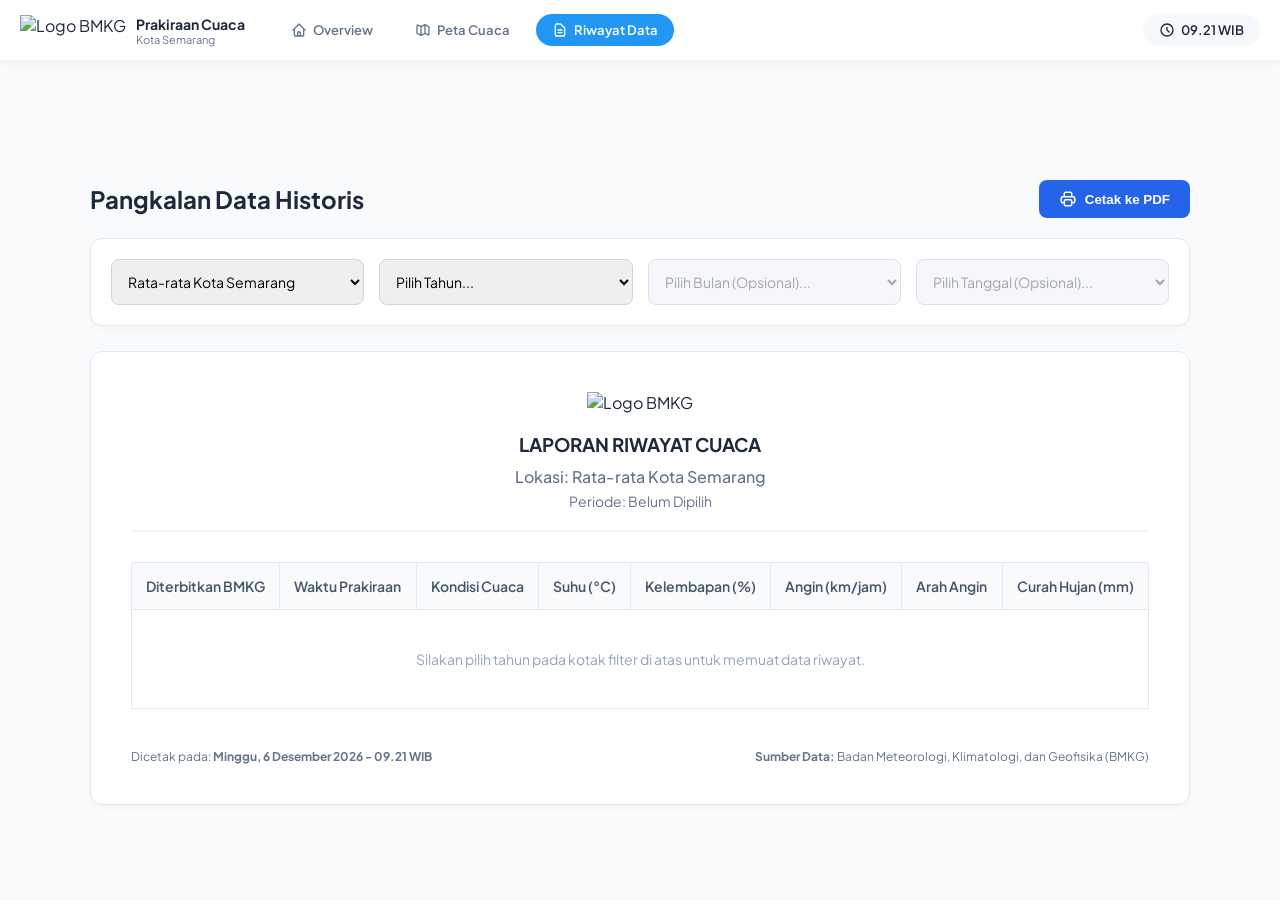
==== data.html @ e4056505 "Refactor data.html structure and content" ====
<!DOCTYPE html>
<html lang="id">
<head>
    <meta charset="UTF-8">
    <meta name="viewport" content="width=device-width, initial-scale=1.0">
    <title>Riwayat Data Cuaca - WebGIS Semarang</title>

    <!-- Font: Plus Jakarta Sans -->
    <link rel="preconnect" href="https://fonts.googleapis.com">
    <link rel="preconnect" href="https://fonts.gstatic.com" crossorigin>
    <link href="https://fonts.googleapis.com/css2?family=Plus+Jakarta+Sans:wght@400;500;600;700&display=swap" rel="stylesheet">

    <!-- Custom CSS Utama -->
    <link rel="stylesheet" href="style.css">

    <!-- CSS Tambahan Khusus Halaman Data -->
    <style>
        body { background-color: #f8fafc; }
        .data-container { padding: 30px; max-width: 1100px; margin: 90px auto 40px auto; }
        
        .header-action { display: flex; justify-content: space-between; align-items: center; margin-bottom: 20px; }
        .header-action h2 { margin: 0; color: #1e293b; font-size: 24px; }
        
        .btn-print { background: #2563eb; color: white; padding: 10px 20px; border: none; border-radius: 8px; cursor: pointer; font-weight: 600; display: flex; align-items: center; gap: 8px; transition: background 0.3s; }
        .btn-print:hover { background: #1d4ed8; }

        .filter-card { background: white; padding: 20px; border-radius: 12px; box-shadow: 0 4px 6px rgba(0,0,0,0.02); margin-bottom: 25px; display: flex; gap: 15px; flex-wrap: wrap; border: 1px solid #e2e8f0; }
        .filter-card select { flex: 1; padding: 12px; border: 1px solid #cbd5e1; border-radius: 8px; font-family: inherit; font-size: 14px; outline: none; }
        .filter-card select:disabled { background-color: #f1f5f9; cursor: not-allowed; }

        .table-card { background: white; padding: 40px; border-radius: 12px; box-shadow: 0 4px 6px rgba(0,0,0,0.02); border: 1px solid #e2e8f0; }
        .table-header { text-align: center; margin-bottom: 30px; border-bottom: 2px solid #f1f5f9; padding-bottom: 20px; }
        .table-header img { height: 60px; margin-bottom: 15px; }
        
        table { width: 100%; border-collapse: collapse; margin-top: 10px; }
        th, td { border: 1px solid #e2e8f0; padding: 14px; text-align: left; font-size: 14px; }
        th { background: #f8fafc; font-weight: 600; color: #475569; }
        
        .print-footer { margin-top: 40px; font-size: 12px; color: #64748b; display: flex; justify-content: space-between; align-items: center; }
    </style>
</head>
<body>

    <!-- Navigasi Atas -->
    <nav class="top-navbar">
        <div class="nav-left">
            <div class="brand">
                <img src="https://data.bmkg.go.id/include/assets/img/logo-bmkg.svg" alt="Logo BMKG" class="brand-logo">
                <div class="brand-text">
                    <span class="brand-title">Prakiraan Cuaca</span>
                    <span class="brand-subtitle">Kota Semarang</span>
                </div>
            </div>
            
            <div class="nav-tabs">
                <button class="nav-tab">
                    <svg width="16" height="16" fill="none" stroke="currentColor" viewBox="0 0 24 24"><path stroke-linecap="round" stroke-linejoin="round" stroke-width="2" d="M3 12l2-2m0 0l7-7 7 7M5 10v10a1 1 0 001 1h3m10-11l2 2m-2-2v10a1 1 0 01-1 1h-3m-6 0a1 1 0 001-1v-4a1 1 0 011-1h2a1 1 0 011 1v4a1 1 0 001 1m-6 0h6"></path></svg>
                    Overview
                </button>
                
                <button class="nav-tab" onclick="window.location.href='index.html'" style="cursor: pointer;">
                    <svg width="16" height="16" fill="none" stroke="currentColor" viewBox="0 0 24 24"><path stroke-linecap="round" stroke-linejoin="round" stroke-width="2" d="M9 20l-5.447-2.724A1 1 0 013 16.382V5.618a1 1 0 011.447-.894L9 7m0 13l6-3m-6 3V7m6 10l4.553 2.276A1 1 0 0021 18.382V7.618a1 1 0 00-.553-.894L15 4m0 13V4m0 0L9 7"></path></svg>
                    Peta Cuaca
                </button>
                
                <button class="nav-tab active">
                    <svg width="16" height="16" fill="none" stroke="currentColor" viewBox="0 0 24 24"><path stroke-linecap="round" stroke-linejoin="round" stroke-width="2" d="M9 12h6m-6 4h6m2 5H7a2 2 0 01-2-2V5a2 2 0 012-2h5.586a1 1 0 01.707.293l5.414 5.414a1 1 0 01.293.707V19a2 2 0 01-2 2z"></path></svg>
                    Riwayat Data
                </button>
            </div>
        </div>

        <div class="nav-center" style="visibility: hidden;">
            <div class="search-bar">
                <input type="text">
            </div>
        </div>

        <div class="nav-right">
            <div style="visibility: hidden; display: flex;">
                <button class="nav-icon-btn"><svg width="18" height="18"></svg></button>
                <button class="nav-icon-btn"><svg width="18" height="18"></svg></button>
            </div>
            
            <div class="nav-clock">
                <svg width="16" height="16" fill="none" stroke="currentColor" viewBox="0 0 24 24"><path stroke-linecap="round" stroke-linejoin="round" stroke-width="2" d="M12 8v4l3 3m6-3a9 9 0 11-18 0 9 9 0 0118 0z"></path></svg>
                <span id="realtime-clock">--:-- WIB</span>
            </div>
        </div>
    </nav>

    <!-- Kontainer Pangkalan Data -->
    <div class="data-container">
        
        <div class="header-action">
            <h2>Pangkalan Data Historis</h2>
            <button id="btn-cetak-pdf" class="btn-print">
                <svg width="18" height="18" fill="none" stroke="currentColor" viewBox="0 0 24 24"><path stroke-linecap="round" stroke-linejoin="round" stroke-width="2" d="M17 17h2a2 2 0 002-2v-4a2 2 0 00-2-2H5a2 2 0 00-2 2v4a2 2 0 002 2h2m2 4h6a2 2 0 002-2v-4a2 2 0 00-2-2H9a2 2 0 00-2 2v4a2 2 0 002 2zm8-12V5a2 2 0 00-2-2H9a2 2 0 00-2 2v4h10z"></path></svg>
                Cetak ke PDF
            </button>
        </div>

        <!-- Filter Berjenjang -->
        <div class="filter-card">
            <select id="pilih-wilayah" class="form-select">
                <option value="KOTA_SMG">Rata-rata Kota Semarang</option>
                <option value="KEC_BANYUMANIK">Kec. Banyumanik</option>
                <option value="KEC_CANDISARI">Kec. Candisari</option>
                <option value="KEC_GAJAHMUNGKUR">Kec. Gajahmungkur</option>
                <option value="KEC_GAYAMSARI">Kec. Gayamsari</option>
                <option value="KEC_GENUK">Kec. Genuk</option>
                <option value="KEC_GUNUNGPATI">Kec. Gunungpati</option>
                <option value="KEC_MIJEN">Kec. Mijen</option>
                <option value="KEC_NGALIYAN">Kec. Ngaliyan</option>
                <option value="KEC_PEDURUNGAN">Kec. Pedurungan</option>
                <option value="KEC_SEMARANG_BARAT">Kec. Semarang Barat</option>
                <option value="KEC_SEMARANG_SELATAN">Kec. Semarang Selatan</option>
                <option value="KEC_SEMARANG_TENGAH">Kec. Semarang Tengah</option>
                <option value="KEC_SEMARANG_TIMUR">Kec. Semarang Timur</option>
                <option value="KEC_SEMARANG_UTARA">Kec. Semarang Utara</option>
                <option value="KEC_TEMBALANG">Kec. Tembalang</option>
                <option value="KEC_TUGU">Kec. Tugu</option>
            </select>
            
            <select id="filter-tahun">
                <option value="">Pilih Tahun...</option>
                <option value="2026">2026</option>
            </select>
            
            <select id="filter-bulan" disabled>
                <option value="">Pilih Bulan (Opsional)...</option>
                <option value="01">Januari</option>
                <option value="02">Februari</option>
                <option value="03">Maret</option>
                <option value="04">April</option>
                <option value="05">Mei</option>
                <option value="06">Juni</option>
                <option value="07">Juli</option>
                <option value="08">Agustus</option>
                <option value="09">September</option>
                <option value="10">Oktober</option>
                <option value="11">November</option>
                <option value="12">Desember</option>
            </select>

            <select id="filter-tanggal" disabled>
                <option value="">Pilih Tanggal (Opsional)...</option>
            </select>
        </div>

        <!-- Area Tabel -->
        <div class="table-card" id="area-cetak-pdf">
            <div class="table-header">
                <img src="https://data.bmkg.go.id/include/assets/img/logo-bmkg.svg" alt="Logo BMKG">
                <h3 style="margin: 5px 0 10px 0;">LAPORAN RIWAYAT CUACA</h3>
                <p id="label-lokasi" style="color: #64748b; margin: 0; font-weight: 500;">Lokasi: Rata-rata Kota Semarang</p>
                <p id="label-waktu" style="color: #64748b; margin: 5px 0 0 0; font-size: 14px;">Periode: Belum Dipilih</p>
            </div>

            <table id="tabel-cuaca">
                <thead>
                    <tr>
    <th>Diterbitkan BMKG</th>
    <th>Waktu Prakiraan</th>
    <th>Kondisi Cuaca</th>
    <th>Suhu (°C)</th>
    <th>Kelembapan (%)</th>
    <th>Angin (km/jam)</th>
    <th>Arah Angin</th>
    <th>Curah Hujan (mm)</th>
</tr>
                </thead>
                <tbody id="isi-tabel">
                    <tr>
                        <td colspan="8" style="text-align: center; color: #94a3b8; padding: 40px;">
                            Silakan pilih tahun pada kotak filter di atas untuk memuat data riwayat.
                        </td>
                    </tr>
                </tbody>
            </table>

            <div class="print-footer">
                <div>Dicetak pada: <strong id="waktu-cetak">--/--/----</strong></div>
                <div><strong>Sumber Data:</strong> Badan Meteorologi, Klimatologi, dan Geofisika (BMKG)</div>
            </div>
        </div>
    </div>

    <!-- Panggil Library Eksternal -->
    <script src="https://cdn.jsdelivr.net/npm/@supabase/supabase-js@2"></script>
    <script src="https://cdnjs.cloudflare.com/ajax/libs/html2pdf.js/0.10.1/html2pdf.bundle.min.js"></script>
    
    <!-- Panggil Script Logika Utama -->
    <script src="data.js"></script>

    <!-- Script Jam Realtime -->
    <script>
        function updateClock() {
            const now = new Date();
            const timeString = now.toLocaleTimeString('id-ID', { timeZone: 'Asia/Jakarta', hour: '2-digit', minute: '2-digit' }).replace(':', '.');
            document.getElementById('realtime-clock').innerText = timeString + ' WIB';
            
            const options = { weekday: 'long', year: 'numeric', month: 'long', day: 'numeric' };
            document.getElementById('waktu-cetak').innerText = now.toLocaleDateString('id-ID', options) + " - " + timeString + " WIB";
        }
        setInterval(updateClock, 1000);
        updateClock();
    </script>
</body>
</html>
---- style.css ----
/* Variabel Warna Kustom dan Font */
:root {
    --primary: #2196F3;
    --bg: #F5F9FC;
    --card: #FFFFFF;
    --text: #1E293B;
    --text-sec: #64748B;
    --highlight: #E3F2FD;
    --font-main: 'Plus Jakarta Sans', sans-serif;
}

html, body {
    margin: 0;
    padding: 0;
    width: 100%;
    height: 100vh;
    overflow: hidden;
    background-color: var(--bg);
    color: var(--text);
    font-family: var(--font-main);
}

/* ====================================================
   NAVBAR STYLING
==================================================== */
.top-navbar {
    height: 60px;
    background: var(--card);
    display: flex;
    justify-content: space-between;
    align-items: center;
    padding: 0 20px;
    box-shadow: 0 2px 10px rgba(0,0,0,0.05);
    position: relative;
    z-index: 2000; /* Harus lebih tinggi dari map Leaflet */
}

.nav-left { display: flex; align-items: center; gap: 30px; }
.brand { display: flex; align-items: center; gap: 10px; }
.brand-logo { height: 30px; }
.brand-text { display: flex; flex-direction: column; }
.brand-title { font-weight: 700; font-size: 14px; color: var(--text); }
.brand-subtitle { font-size: 11px; color: var(--text-sec); }

.nav-tabs { display: flex; gap: 10px; }
.nav-tab {
    display: flex; align-items: center; gap: 6px;
    padding: 8px 16px; border: none; border-radius: 20px;
    background: transparent; color: var(--text-sec);
    font-size: 13px; font-weight: 600; cursor: pointer;
    transition: all 0.2s;
    font-family: var(--font-main);
}
.nav-tab.active { background: var(--primary); color: #fff; }

.nav-center .search-bar {
    display: flex; align-items: center; gap: 8px;
    background: var(--bg); padding: 8px 16px;
    border-radius: 20px; width: 300px;
}
.search-bar input {
    border: none; background: transparent; outline: none;
    font-size: 13px; width: 100%; color: var(--text);
    font-family: var(--font-main);
}

.nav-right { display: flex; align-items: center; gap: 15px; }

/* Dropdown styling */
.nav-dropdown-container { position: relative; }
.nav-icon-btn {
    background: var(--highlight); color: var(--primary);
    border: none; border-radius: 8px; width: 34px; height: 34px;
    display: flex; align-items: center; justify-content: center;
    cursor: pointer; transition: 0.2s;
}
.nav-icon-btn:hover { background: var(--primary); color: #fff; }

.dropdown-menu {
    position: absolute; top: 45px; right: 0;
    background: var(--card); border-radius: 12px;
    box-shadow: 0 4px 15px rgba(0,0,0,0.1);
    padding: 15px; width: 220px; display: none;
    flex-direction: column; gap: 8px;
}
.dropdown-menu.show { display: flex; }
.dropdown-menu h4 { font-size: 12px; color: var(--text-sec); margin-bottom: 5px; text-transform: uppercase; letter-spacing: 0.5px;}
.dropdown-menu label { font-size: 13px; display: flex; align-items: center; gap: 8px; cursor: pointer;}
.dropdown-menu hr { border: 0; border-top: 1px solid #E2E8F0; margin: 5px 0; }

.legend-item { display: flex; align-items: center; gap: 10px; font-size: 12px;}
.color-box { width: 14px; height: 14px; border-radius: 4px; border: 1px solid rgba(0,0,0,0.1);}

.nav-clock {
    display: flex; align-items: center; gap: 6px;
    font-size: 13px; font-weight: 600; color: var(--text);
    background: var(--bg); padding: 8px 16px; border-radius: 20px;
}

/* ====================================================
   MAP CONTAINER (Disesuaikan tinggi Navbar)
==================================================== */
.main-container {
    position: relative;
    height: calc(100vh - 60px); /* Kurangi tinggi navbar */
    width: 100%;
}

#map {
    width: 100%;
    height: 100%;
    z-index: 1;
}

/* ====================================================
   KODE LAMA UNTUK SEMENTARA (Agar WebGIS tetap jalan)
==================================================== */
.label-kecamatan { background: transparent; border: none; }
.label-kecamatan div { color: white; font-size: 13px; font-weight: 700; white-space: nowrap; text-align: center; text-shadow: -1px -1px 2px #000, 1px -1px 2px #000, -1px 1px 2px #000, 1px 1px 2px #000; }
.label-kelurahan { background: transparent; border: none; }
.label-kelurahan div { color: white; font-size: 10px; font-weight: 600; white-space: nowrap; text-align: center; text-shadow: -1px -1px 2px #000, 1px -1px 2px #000, -1px 1px 2px #000, 1px 1px 2px #000; }
.weather-label { background: transparent !important; border: none !important; }
.weather-card { transform: translate(-50%, -50%); min-width: 70px; text-align: center; color: #ffffff; background: transparent; border: none; box-shadow: none; padding: 0; pointer-events: none; text-shadow: -1px -1px 2px rgba(0, 0, 0, 0.9), 1px -1px 2px rgba(0, 0, 0, 0.9), -1px 1px 2px rgba(0, 0, 0, 0.9), 1px 1px 2px rgba(0, 0, 0, 0.9); }
.weather-name { font-size: 10px; font-weight: 700; line-height: 1.1; margin-bottom: 3px; }
.weather-main { display: flex; justify-content: center; align-items: center; gap: 4px; }
.weather-icon { font-size: 18px; line-height: 1; }
.weather-temp { font-size: 14px; font-weight: 700; }
.weather-desc { font-size: 9px; margin-top: 2px; opacity: 0.95; white-space: nowrap; }

/* Control bawaan leaflet yang masih aktif di app.js */
.leaflet-control-layers { border-radius: 10px; overflow: hidden; }

/* Komponen melayang (Timeline & Info Panel) */
#weather-loading { position: fixed; left: 50%; bottom: 150px; transform: translateX(-50%); z-index: 1000; background: rgba(15, 23, 42, 0.88); color: white; padding: 8px 14px; border-radius: 10px; font-size: 12px; font-weight: 600; box-shadow: 0 3px 12px rgba(0, 0, 0, 0.30); }
#weather-progress { margin-left: 6px; font-weight: 700; }

/* ====================================================
   TIMELINE CUACA (VERSI KOTAK & SCROLL BAR HORIZONTAL)
==================================================== */
#forecast-timeline {
    position: fixed;
    left: 50%;
    bottom: 25px;
    transform: translateX(-50%);
    z-index: 1000;
    width: min(600px, calc(100vw - 28px)); 
    padding: 16px 20px;
    background: rgba(255, 255, 255, 0.95);
    border: 1px solid #E2E8F0;
    border-radius: 20px;
    box-shadow: 0 8px 30px rgba(0, 0, 0, 0.08);
    backdrop-filter: blur(10px);
}

#timeline-day-control {
    display: flex;
    align-items: center;
    justify-content: center;
    gap: 15px;
    margin-bottom: 16px;
}

#timeline-date {
    min-width: 130px;
    text-align: center;
    font-size: 14px;
    font-weight: 800;
    color: #1E293B;
}

#timeline-day-control button {
    width: 28px;
    height: 28px;
    border: none;
    border-radius: 50%;
    background: #F5F9FC;
    color: #64748B;
    font-size: 16px;
    font-weight: bold;
    cursor: pointer;
    display: flex;
    align-items: center;
    justify-content: center;
    transition: 0.2s;
}

#timeline-day-control button:hover:not(:disabled) {
    background: #E3F2FD;
    color: #2196F3;
}

#timeline-day-control button:disabled {
    opacity: 0.4;
    cursor: default;
}

/* Kontainer Scroll & Scrollbar Custom di bawahnya */
#timeline-hours-scroll {
    display: flex;
    overflow-x: auto;
    gap: 10px;
    padding-bottom: 12px; /* Ruang untuk scrollbar */
    scroll-behavior: smooth;
}

/* Desain Scrollbar di bagian bawah kotak jam */
#timeline-hours-scroll::-webkit-scrollbar {
    height: 8px;
}
#timeline-hours-scroll::-webkit-scrollbar-track {
    background: #F1F5F9;
    border-radius: 10px;
}
#timeline-hours-scroll::-webkit-scrollbar-thumb {
    background: #CBD5E1;
    border-radius: 10px;
}
#timeline-hours-scroll::-webkit-scrollbar-thumb:hover {
    background: #94A3B8;
}

/* Desain Kotak Tiap Jam */
.hour-box {
    flex: 0 0 auto;
    display: flex;
    flex-direction: column;
    align-items: center;
    min-width: 65px;
    padding: 10px 4px;
    background: #FFFFFF;
    border: 1px solid #E2E8F0;
    border-radius: 12px;
    color: #64748B;
    cursor: pointer;
    transition: 0.2s;
}

.hour-box:hover {
    background: #F5F9FC;
}

.hour-box-icon {
    font-size: 22px;
    margin-bottom: 6px;
}

.hour-box-text {
    font-size: 12px;
    font-weight: 700;
}

/* Kotak Aktif (Saat Diklik) */
.hour-box.active {
    background: #2196F3;
    border-color: #2196F3;
    color: #FFFFFF;
    box-shadow: 0 4px 10px rgba(33, 150, 243, 0.3);
}

.hour-box.active .hour-box-text {
    color: #FFFFFF;
}

#bmkg-info-panel { position: fixed; left: 14px; bottom: 22px; z-index: 1000; width: 220px; padding: 11px 12px; background: rgba(15, 23, 42, 0.90); border: 1px solid rgba(255, 255, 255, 0.16); border-radius: 12px; color: white; box-shadow: 0 4px 16px rgba(0, 0, 0, 0.30); backdrop-filter: blur(7px); }
.bmkg-info-title { margin-bottom: 8px; font-size: 12px; font-weight: 700; }
.bmkg-info-row { display: flex; justify-content: space-between; align-items: flex-start; gap: 10px; margin-top: 5px; font-size: 10px; line-height: 1.25; }
.bmkg-info-row span { color: rgba(255, 255, 255, 0.70); }
.bmkg-info-row b { max-width: 120px; text-align: right; font-weight: 700; }

/* Efek Animasi Cuaca (Sama seperti sebelumnya) */
.weather-sun { display: inline-block; animation: sunPulse 2.2s ease-in-out infinite; }
.weather-cloud { display: inline-block; animation: cloudMove 3s ease-in-out infinite; }
.weather-rain { display: inline-block; animation: rainMove 1.1s ease-in-out infinite; }
.weather-thunder { display: inline-block; animation: thunderFlash 1.8s ease-in-out infinite; }
@keyframes sunPulse { 0%, 100% { transform: scale(1); } 50% { transform: scale(1.15); } }
@keyframes cloudMove { 0%, 100% { transform: translateX(-2px); } 50% { transform: translateX(2px); } }
@keyframes rainMove { 0% { transform: translateY(-1px); } 50% { transform: translateY(2px); } 100% { transform: translateY(-1px); } }
@keyframes thunderFlash { 0%, 70%, 100% { opacity: 1; transform: scale(1); } 75% { opacity: 0.45; transform: scale(1.08); } 80% { opacity: 1; transform: scale(1.02); } }

/* ====================================================
   PANEL INFORMASI SISI KIRI (SIDE PANEL)
==================================================== */
.side-panel {
    position: absolute;
    top: 20px;
    left: 20px;
    width: 300px;
    background: rgba(255, 255, 255, 0.95);
    backdrop-filter: blur(10px);
    border-radius: 16px;
    box-shadow: 0 4px 20px rgba(0,0,0,0.08);
    padding: 20px;
    z-index: 500;
    display: flex;
    flex-direction: column;
    gap: 16px;
}

.panel-header h3 {
    font-size: 13px;
    color: var(--text);
    text-transform: uppercase;
    letter-spacing: 0.5px;
}

.panel-header p {
    font-size: 12px;
    color: var(--text-sec);
}

.weather-main-info {
    text-align: center;
}

.temp-large {
    font-size: 42px;
    font-weight: 700;
    color: var(--text);
    line-height: 1;
    margin-bottom: 5px;
}

.weather-desc {
    font-size: 14px;
    font-weight: 500;
    color: var(--text-sec);
}

.weather-time {
    font-size: 12px;
    color: var(--text-sec);
    margin-top: 2px;
}

.weather-metrics {
    display: grid;
    grid-template-columns: 1fr 1fr;
    gap: 10px;
}

.metric-box {
    background: var(--bg);
    padding: 10px;
    border-radius: 12px;
    display: flex;
    flex-direction: column;
    align-items: center;
    text-align: center;
}

.metric-icon {
    font-size: 16px;
    margin-bottom: 4px;
}

.metric-val {
    font-size: 13px;
    font-weight: 700;
    color: var(--text);
}

.metric-lbl {
    font-size: 10px;
    color: var(--text-sec);
}

.forecast-section h4 {
    font-size: 13px;
    color: var(--text);
    margin-bottom: 8px;
}

.forecast-cards {
    display: flex;
    gap: 8px;
    justify-content: space-between;
}

.f-card {
    flex: 1;
    background: var(--bg);
    border-radius: 10px;
    padding: 10px 5px;
    text-align: center;
    display: flex;
    flex-direction: column;
    align-items: center;
    gap: 4px;
}

.f-card.active {
    background: var(--highlight);
    border: 1px solid var(--primary);
}

.f-day {
    font-size: 11px;
    font-weight: 600;
    color: var(--text-sec);
    text-transform: uppercase;
}

.f-icon {
    font-size: 18px;
}

.f-temp {
    font-size: 12px;
    font-weight: 700;
    color: var(--text);
}

.panel-footer {
    display: flex;
    justify-content: space-between;
    align-items: flex-end;
    margin-top: 5px;
    padding-top: 12px;
    border-top: 1px solid #E2E8F0;
}

.footer-text {
    font-size: 11px;
    color: var(--text-sec);
    line-height: 1.4;
}

.footer-logo {
    height: 24px;
    opacity: 0.8;
}

/* ====================================================
   LABEL LINGKARAN PETA & POPUP LIGHT THEME
==================================================== */
.region-label-container {
    position: absolute;
    transform: translate(-50%, -50%); /* KUNCI: Menjaga label selalu di tengah koordinat saat zoom */
    display: flex;
    flex-direction: column;
    align-items: center;
    justify-content: center;
    pointer-events: none;
    width: max-content; /* Mencegah teks terpotong */
}

.label-circle {
    width: 58px;  /* Diperbesar agar muat ikon besar & suhu */
    height: 58px;
    background: #FFFFFF;
    border: 2px solid #E2E8F0;
    border-radius: 50%;
    display: flex;
    flex-direction: column;
    align-items: center;
    justify-content: center;
    box-shadow: 0 4px 12px rgba(0,0,0,0.15);
    padding: 4px;
    box-sizing: border-box;
}

.label-icon-wrapper {
    font-size: 26px; /* Ikon animasi dibuat jauh lebih besar */
    line-height: 1;
    margin-top: 2px;
    display: flex;
    align-items: center;
    justify-content: center;
}

.label-temp {
    font-size: 11px;
    font-weight: 800;
    color: #1E293B;
    line-height: 1;
    margin-top: 3px;
    letter-spacing: -0.5px;
}

.label-name {
    font-size: 11px;
    font-weight: 800;
    color: #FFFFFF; /* Teks diubah menjadi putih */
    text-shadow: 
        -1px -1px 2px rgba(0,0,0,0.8),  
         1px -1px 2px rgba(0,0,0,0.8),
        -1px  1px 2px rgba(0,0,0,0.8),
         1px  1px 2px rgba(0,0,0,0.8); /* Garis tepi diubah menjadi gelap agar kontras */
    text-transform: uppercase;
    white-space: nowrap;
    letter-spacing: 0.5px;
    margin-top: 6px;
}

/* ====================================================
   KUSTOMISASI POPUP LEAFLET (TEMA TERANG)
==================================================== */
.leaflet-popup-content-wrapper, .leaflet-popup-tip {
    background: #FFFFFF !important;
    color: #1E293B !important;
    border-radius: 12px !important;
    box-shadow: 0 4px 20px rgba(0,0,0,0.1) !important;
}
.leaflet-popup-content {
    margin: 16px !important;
    font-family: 'Plus Jakarta Sans', sans-serif;
}
.leaflet-popup-close-button {
    color: #64748B !important;
}

/* ====================================================
   KARTU PRAKIRAAN 3 HARI POPUP (GAYA KOLOM MENYATU)
==================================================== */
.popup-forecast-container {
    display: flex;
    background: #FFFFFF;
    border: 1px solid #E2E8F0;
    border-radius: 12px;
    padding: 8px 0;
    margin-top: 16px;
    box-shadow: 0 2px 8px rgba(0,0,0,0.02);
}

.popup-forecast-col {
    flex: 1;
    display: flex;
    flex-direction: column;
    align-items: center;
    justify-content: center;
    border-right: 1px solid #E2E8F0;
    gap: 2px;
}

.popup-forecast-col:last-child {
    border-right: none;
}

.p-fc-day { font-size: 11px; font-weight: 800; color: #64748B; }
.p-fc-date { font-size: 10px; font-weight: 600; color: #94A3B8; }
.p-fc-icon { font-size: 24px; margin: 4px 0; }
.p-fc-temp { font-size: 11px; font-weight: 800; color: #1E293B; }

/* ====================================================
   TIMELINE JAM - GAYA KARTU BERSUHU (VERSI PIPIH/SLIM)
==================================================== */

/* 1. Kontainer Timeline Utama - Sumbu X Lebar, Sumbu Y Dipangkas */
#forecast-timeline {
    width: min(550px, calc(100vw - 28px)) !important; /* Diperlebar agar memanjang ke samping */
    padding: 8px 16px !important; /* Padding atas-bawah ditipiskan */
}

/* Merapatkan jarak antara teks hari dan kotak jam */
#timeline-day-control {
    margin-bottom: 6px !important; 
}

#timeline-hours, #timeline-hours-scroll {
    display: flex !important;
    gap: 6px !important; /* Jarak antar kotak dirapatkan */
    overflow-x: auto !important;
    padding: 2px 2px 8px !important; /* Padding wadah scroll ditipiskan */
    scrollbar-width: thin;
}

#timeline-hours::-webkit-scrollbar, 
#timeline-hours-scroll::-webkit-scrollbar {
    height: 4px; /* Scrollbar dibuat lebih tipis */
}
#timeline-hours::-webkit-scrollbar-thumb, 
#timeline-hours-scroll::-webkit-scrollbar-thumb {
    background: #CBD5E1; 
    border-radius: 10px;
}

/* Mematikan display tombol bawaan lama */
.timeline-hour-button {
    display: none !important; 
}

/* 2. Sesuaikan Ukuran Kotak agar lebih PENDEK/PIPIH (Sumbu Y) */
.hour-box {
    flex: 0 0 auto;
    display: flex;
    flex-direction: column;
    align-items: center;
    justify-content: center;
    min-width: 60px !important; 
    padding: 4px 4px !important; /* Padding atas-bawah di dalam kotak dipangkas habis */
    background: #F8FAFC !important; 
    border: 1px solid transparent !important;
    border-radius: 10px !important;
    cursor: pointer;
    transition: 0.2s;
    gap: 2px !important; /* Jarak antar teks dan ikon sangat dirapatkan */
    box-shadow: none !important;
}

.hour-box:hover {
    background: #F1F5F9 !important;
}

/* Teks Jam */
.hour-box-text {
    font-size: 10px !important; 
    font-weight: 700 !important;
    color: #94A3B8 !important; 
    text-transform: uppercase;
    line-height: 1 !important;
}

/* Ikon Cuaca - Sedikit diperkecil untuk menghemat tinggi */
.hour-box-icon {
    font-size: 20px !important; 
    line-height: 1 !important;
    margin: 2px 0 !important;
}

/* Teks Suhu */
.hour-box-temp {
    font-size: 12px !important; 
    font-weight: 800 !important;
    color: #64748B !important; 
    line-height: 1 !important;
}

/* 3. Desain Kotak Saat Diklik (Aktif) */
.hour-box.active {
    background: #FFFFFF !important; 
    border-color: #BFDBFE !important; 
    box-shadow: 0 4px 12px rgba(33, 150, 243, 0.15) !important; 
}

.hour-box.active .hour-box-text {
    color: #475569 !important;
}

/* KUNCI: Jangan perbesar font saat aktif agar kotak tidak memuai/loncat ke atas */
.hour-box.active .hour-box-temp {
    color: #1E293B !important;
    font-size: 12px !important; 
}

/* ====================================================
   PENYESUAIAN UKURAN LABEL IKON PETA (KECAMATAN & KELURAHAN)
==================================================== */

.label-circle {
    width: 38px !important;  /* Diperkecil dari 58px agar tidak saling tumpuk */
    height: 38px !important; /* Diperkecil dari 58px */
    background: #FFFFFF;
    border: 1.5px solid #E2E8F0;
    border-radius: 50%;
    display: flex;
    flex-direction: column;
    align-items: center;
    justify-content: center;
    box-shadow: 0 3px 10px rgba(0,0,0,0.15);
    padding: 2px;
    box-sizing: border-box;
}

.label-icon-wrapper {
    font-size: 16px !important; /* Ukuran emoji matahari/hujan diperkecil */
    line-height: 1;
    margin-top: 1px;
    display: flex;
    align-items: center;
    justify-content: center;
}

.label-temp {
    font-size: 9px !important; /* Ukuran teks suhu diperkecil */
    font-weight: 800;
    color: #1E293B;
    line-height: 1;
    margin-top: 2px;
    letter-spacing: -0.5px;
}

.label-name {
    font-size: 9px !important; /* Ukuran nama wilayah diperkecil */
    font-weight: 800;
    color: #FFFFFF; 
    text-shadow: 
        -1px -1px 2px rgba(0,0,0,0.9),  
         1px -1px 2px rgba(0,0,0,0.9),
        -1px  1px 2px rgba(0,0,0,0.9),
         1px  1px 2px rgba(0,0,0,0.9); 
    text-transform: uppercase;
    white-space: nowrap;
    letter-spacing: 0.5px;
    margin-top: 3px;
}
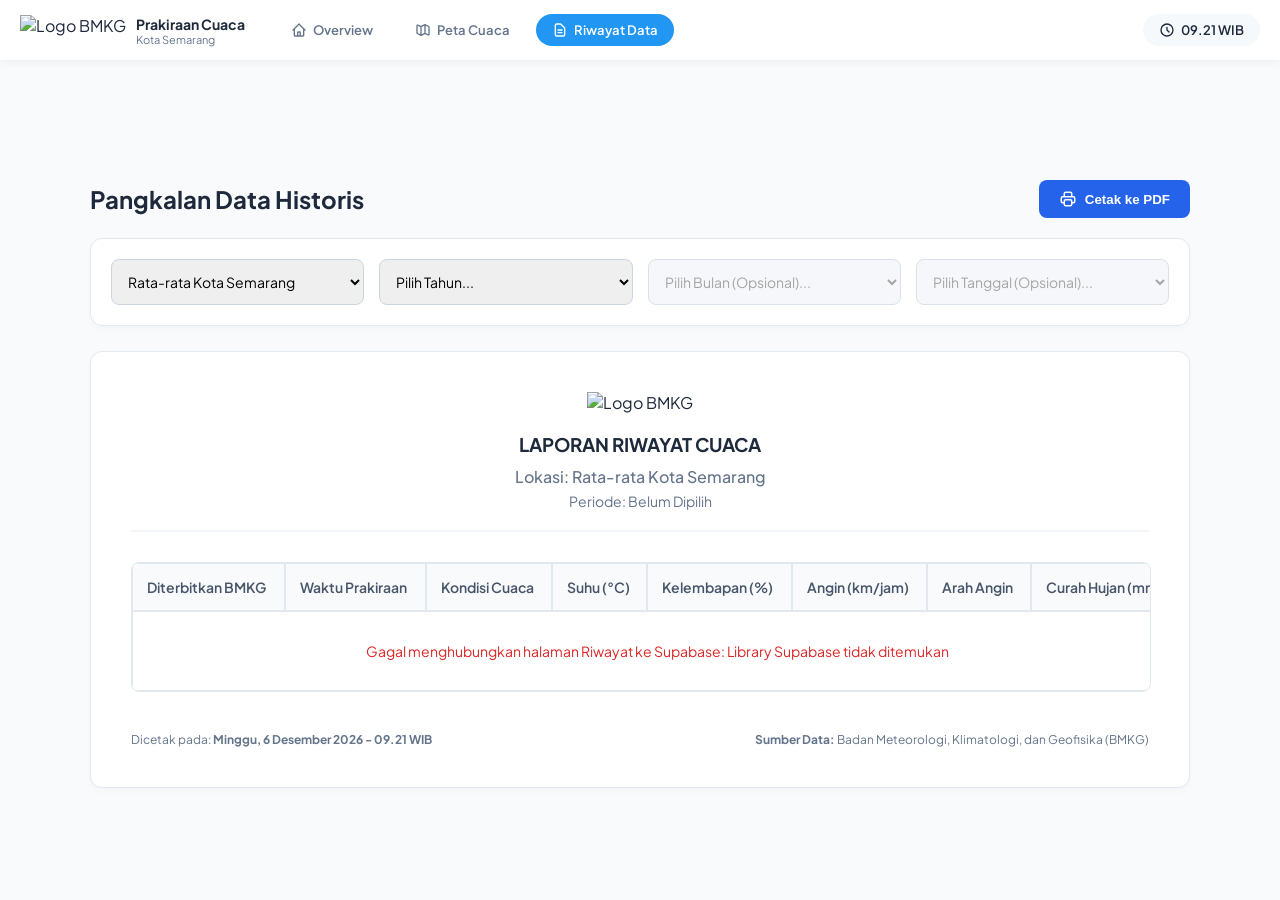
==== commit af37c4b1: "Fix HTML encoding issues in data.html" ====
--- a/data.html
+++ b/data.html
@@ -157,27 +157,43 @@
                 <p id="label-waktu" style="color: #64748b; margin: 5px 0 0 0; font-size: 14px;">Periode: Belum Dipilih</p>
             </div>
 
-            <table id="tabel-cuaca">
-                <thead>
-                    <tr>
-    <th>Diterbitkan BMKG</th>
-    <th>Waktu Prakiraan</th>
-    <th>Kondisi Cuaca</th>
-    <th>Suhu (°C)</th>
-    <th>Kelembapan (%)</th>
-    <th>Angin (km/jam)</th>
-    <th>Arah Angin</th>
-    <th>Curah Hujan (mm)</th>
-</tr>
-                </thead>
-                <tbody id="isi-tabel">
-                    <tr>
-                        <td colspan="8" style="text-align: center; color: #94a3b8; padding: 40px;">
-                            Silakan pilih tahun pada kotak filter di atas untuk memuat data riwayat.
-                        </td>
-                    </tr>
-                </tbody>
-            </table>
+           <div class="table-scroll-wrapper">
+
+    <table id="tabel-cuaca">
+
+        <thead>
+            <tr>
+                <th>Diterbitkan BMKG</th>
+                <th>Waktu Prakiraan</th>
+                <th>Kondisi Cuaca</th>
+                <th>Suhu (°C)</th>
+                <th>Kelembapan (%)</th>
+                <th>Angin (km/jam)</th>
+                <th>Arah Angin</th>
+                <th>Curah Hujan (mm)</th>
+            </tr>
+        </thead>
+
+        <tbody id="isi-tabel">
+
+            <tr>
+                <td
+                    colspan="8"
+                    style="
+                        text-align:center;
+                        color:#94a3b8;
+                        padding:40px;
+                    "
+                >
+                    Memuat arsip prakiraan BMKG...
+                </td>
+            </tr>
+
+        </tbody>
+
+    </table>
+
+</div>
 
             <div class="print-footer">
                 <div>Dicetak pada: <strong id="waktu-cetak">--/--/----</strong></div>
--- a/style.css
+++ b/style.css
@@ -692,4 +692,84 @@
     white-space: nowrap;
     letter-spacing: 0.5px;
     margin-top: 3px;
-}+}
+/* ======================================================
+   SCROLL TABEL RIWAYAT
+   ====================================================== */
+
+.table-scroll-wrapper {
+    width: 100%;
+    max-height: 520px;
+    overflow-y: auto;
+    overflow-x: auto;
+
+    border: 1px solid #e2e8f0;
+    border-radius: 8px;
+
+    position: relative;
+}
+
+
+/* Hilangkan border ganda dari tabel */
+.table-scroll-wrapper table {
+    margin-top: 0;
+    width: 100%;
+    min-width: 1050px;
+    border-collapse: separate;
+    border-spacing: 0;
+}
+
+
+/* Header tetap terlihat ketika scroll ke bawah */
+.table-scroll-wrapper thead th {
+    position: sticky;
+    top: 0;
+    z-index: 5;
+
+    background: #f8fafc;
+    box-shadow: 0 1px 0 #e2e8f0;
+}
+
+
+/* Baris lebih nyaman dibaca */
+.table-scroll-wrapper tbody tr:hover {
+    background-color: #f8fafc;
+}
+
+
+/* Scrollbar */
+.table-scroll-wrapper::-webkit-scrollbar {
+    width: 10px;
+    height: 10px;
+}
+
+.table-scroll-wrapper::-webkit-scrollbar-track {
+    background: #f1f5f9;
+    border-radius: 10px;
+}
+
+.table-scroll-wrapper::-webkit-scrollbar-thumb {
+    background: #cbd5e1;
+    border-radius: 10px;
+}
+
+.table-scroll-wrapper::-webkit-scrollbar-thumb:hover {
+    background: #94a3b8;
+}
+
+
+/* Responsive */
+@media (max-width: 900px) {
+
+    .data-container {
+        padding: 15px;
+    }
+
+    .table-card {
+        padding: 20px;
+    }
+
+    .table-scroll-wrapper {
+        max-height: 460px;
+    }
+}
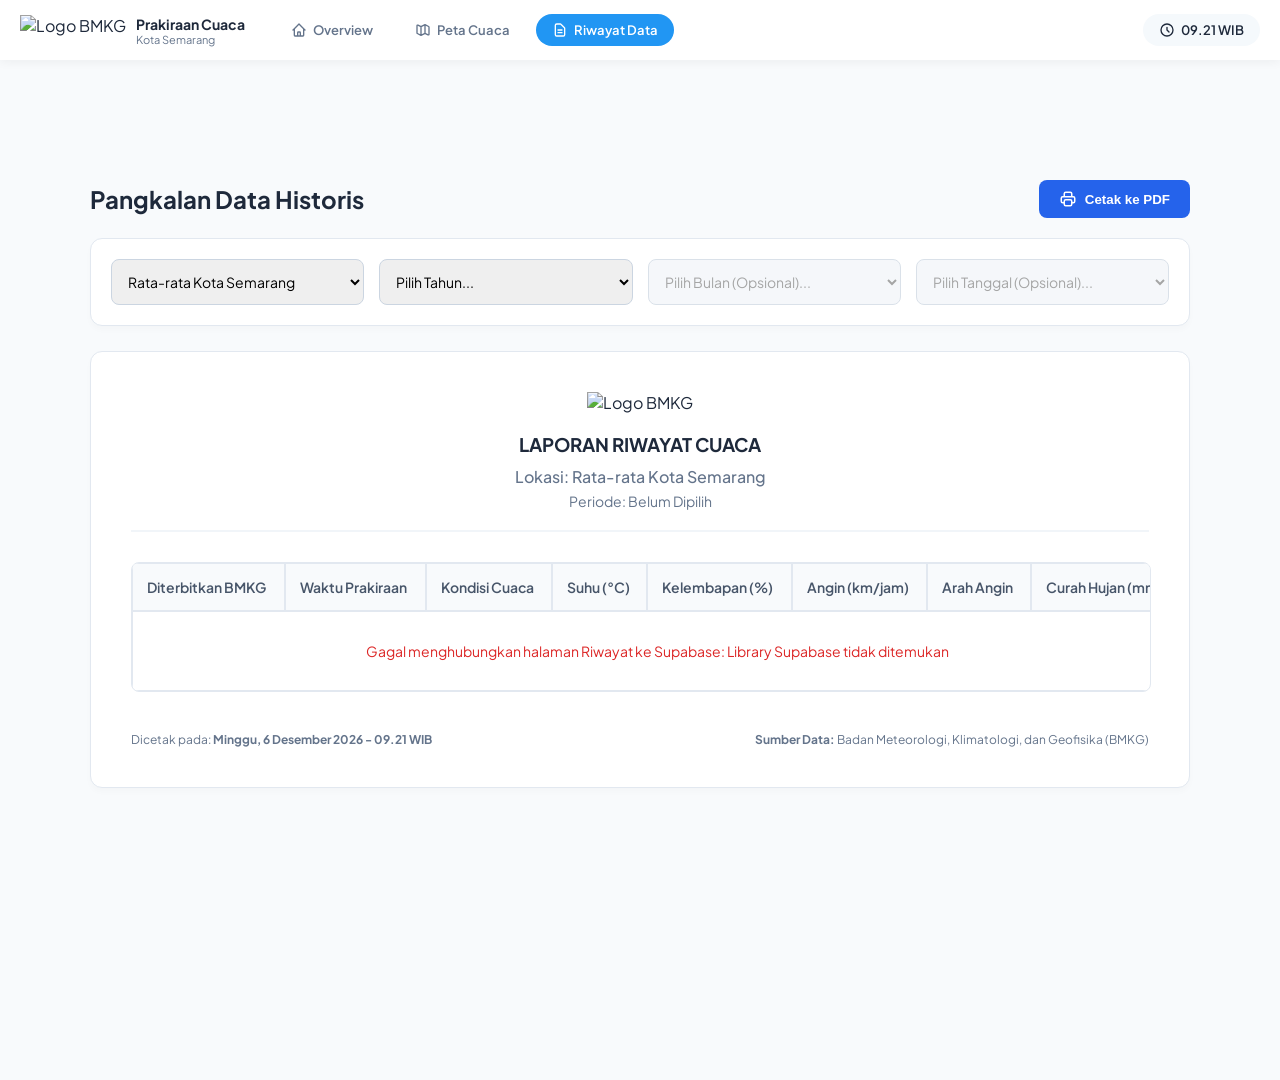
==== commit 77a9ab71: "Refactor HTML and CSS for improved layout Updated HTML structure and styles for better layout and re" ====
--- a/data.html
+++ b/data.html
@@ -15,11 +15,35 @@
 
     <!-- CSS Tambahan Khusus Halaman Data -->
     <style>
-        body { background-color: #f8fafc; }
-        .data-container { padding: 30px; max-width: 1100px; margin: 90px auto 40px auto; }
+        html,
+body {
+    width: 100%;
+    min-height: 100%;
+    height: auto !important;
+    overflow-x: hidden !important;
+    overflow-y: auto !important;
+}
+
+body {
+    background-color: #f8fafc;
+}
+        .data-container {
+    padding: 30px;
+    max-width: 1100px;
+    margin: 90px auto 60px auto;
+
+    min-height: calc(100vh - 90px);
+    height: auto;
+    overflow: visible;
+}
         
         .header-action { display: flex; justify-content: space-between; align-items: center; margin-bottom: 20px; }
         .header-action h2 { margin: 0; color: #1e293b; font-size: 24px; }
+        .top-navbar {
+    position: sticky !important;
+    top: 0;
+    z-index: 2000;
+}
         
         .btn-print { background: #2563eb; color: white; padding: 10px 20px; border: none; border-radius: 8px; cursor: pointer; font-weight: 600; display: flex; align-items: center; gap: 8px; transition: background 0.3s; }
         .btn-print:hover { background: #1d4ed8; }
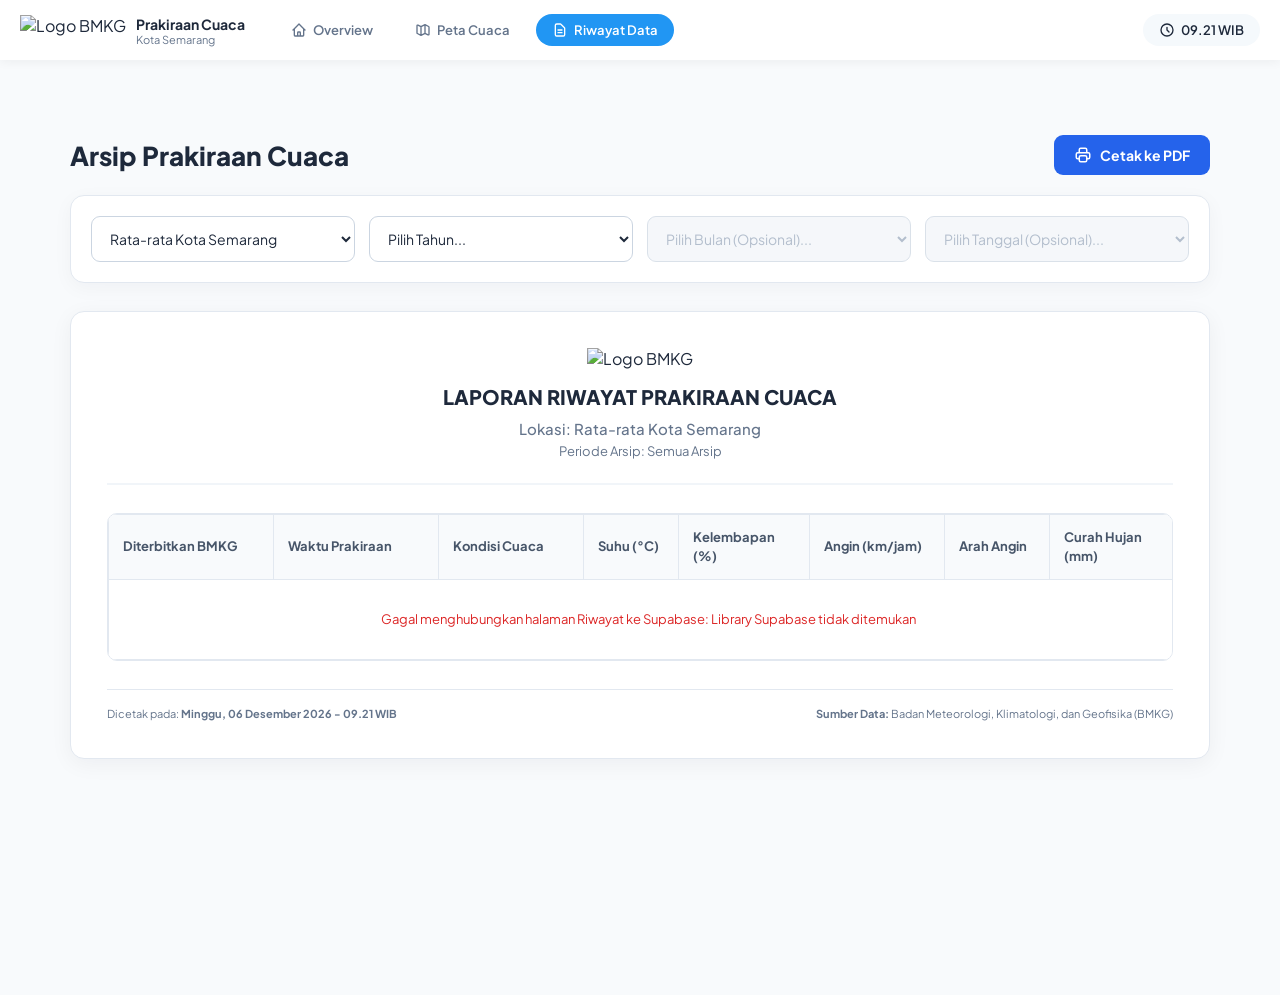
==== commit 2d1ba825: "Update print statement from 'Hello' to 'Goodbye'" ====
--- a/data.html
+++ b/data.html
@@ -1,250 +1,2084 @@
 <!DOCTYPE html>
-<html lang="id">
+
+<html lang="id" data-theme="light">
+
 <head>
+
     <meta charset="UTF-8">
-    <meta name="viewport" content="width=device-width, initial-scale=1.0">
-    <title>Riwayat Data Cuaca - WebGIS Semarang</title>
-
-    <!-- Font: Plus Jakarta Sans -->
-    <link rel="preconnect" href="https://fonts.googleapis.com">
-    <link rel="preconnect" href="https://fonts.gstatic.com" crossorigin>
-    <link href="https://fonts.googleapis.com/css2?family=Plus+Jakarta+Sans:wght@400;500;600;700&display=swap" rel="stylesheet">
-
-    <!-- Custom CSS Utama -->
-    <link rel="stylesheet" href="style.css">
-
-    <!-- CSS Tambahan Khusus Halaman Data -->
+
+    <meta
+        name="viewport"
+        content="width=device-width, initial-scale=1.0"
+    >
+
+    <title>
+        Riwayat Data Cuaca - WebGIS Semarang
+    </title>
+
+
+    <!-- =====================================================
+         FONT
+         ===================================================== -->
+
+    <link
+        rel="preconnect"
+        href="https://fonts.googleapis.com"
+    >
+
+    <link
+        rel="preconnect"
+        href="https://fonts.gstatic.com"
+        crossorigin
+    >
+
+    <link
+        href="https://fonts.googleapis.com/css2?family=Plus+Jakarta+Sans:wght@400;500;600;700;800&display=swap"
+        rel="stylesheet"
+    >
+
+
+    <!-- =====================================================
+         CSS UTAMA PROJECT
+         ===================================================== -->
+
+    <link
+        rel="stylesheet"
+        href="style.css"
+    >
+
+
+    <!-- =====================================================
+         CSS KHUSUS HALAMAN RIWAYAT
+         ===================================================== -->
+
     <style>
+
+        /* =====================================================
+           RESET HALAMAN RIWAYAT
+
+           style.css halaman peta memakai overflow hidden.
+           Halaman riwayat harus bisa scroll vertikal.
+           ===================================================== */
+
         html,
-body {
-    width: 100%;
-    min-height: 100%;
-    height: auto !important;
-    overflow-x: hidden !important;
-    overflow-y: auto !important;
-}
-
-body {
-    background-color: #f8fafc;
-}
+        body {
+
+            width: 100%;
+
+            min-height: 100%;
+
+            height: auto !important;
+
+            margin: 0;
+
+            padding: 0;
+
+            overflow-x: hidden !important;
+
+            overflow-y: auto !important;
+
+            font-family:
+                'Plus Jakarta Sans',
+                sans-serif;
+
+            background:
+                #f8fafc;
+
+            color:
+                #1e293b;
+        }
+
+
+        * {
+            box-sizing: border-box;
+        }
+
+
+        /* =====================================================
+           NAVBAR
+           ===================================================== */
+
+        .top-navbar {
+
+            position: sticky !important;
+
+            top: 0;
+
+            z-index: 3000;
+
+            width: 100%;
+        }
+
+
+        /* =====================================================
+           CONTAINER HALAMAN
+           ===================================================== */
+
         .data-container {
-    padding: 30px;
-    max-width: 1100px;
-    margin: 90px auto 60px auto;
-
-    min-height: calc(100vh - 90px);
-    height: auto;
-    overflow: visible;
-}
-        
-        .header-action { display: flex; justify-content: space-between; align-items: center; margin-bottom: 20px; }
-        .header-action h2 { margin: 0; color: #1e293b; font-size: 24px; }
+
+            width:
+                calc(100% - 40px);
+
+            max-width:
+                1200px;
+
+            min-height:
+                calc(100vh - 80px);
+
+            height:
+                auto;
+
+            margin:
+                45px auto 70px auto;
+
+            padding:
+                30px;
+
+            overflow:
+                visible;
+        }
+
+
+        /* =====================================================
+           HEADER ATAS
+           ===================================================== */
+
+        .header-action {
+
+            display:
+                flex;
+
+            justify-content:
+                space-between;
+
+            align-items:
+                center;
+
+            gap:
+                20px;
+
+            margin-bottom:
+                20px;
+        }
+
+
+        .header-action h2 {
+
+            margin:
+                0;
+
+            font-size:
+                26px;
+
+            font-weight:
+                800;
+
+            color:
+                #1e293b;
+        }
+
+
+        /* =====================================================
+           BUTTON PDF
+           ===================================================== */
+
+        .btn-print {
+
+            display:
+                flex;
+
+            align-items:
+                center;
+
+            justify-content:
+                center;
+
+            gap:
+                8px;
+
+            padding:
+                11px 20px;
+
+            border:
+                none;
+
+            border-radius:
+                9px;
+
+            background:
+                #2563eb;
+
+            color:
+                #ffffff;
+
+            font-family:
+                inherit;
+
+            font-size:
+                14px;
+
+            font-weight:
+                700;
+
+            white-space:
+                nowrap;
+
+            cursor:
+                pointer;
+
+            transition:
+                transform .2s ease,
+                background-color .2s ease,
+                box-shadow .2s ease;
+        }
+
+
+        .btn-print:hover {
+
+            background:
+                #1d4ed8;
+
+            transform:
+                translateY(-1px);
+
+            box-shadow:
+                0 6px 18px
+                rgba(37, 99, 235, .24);
+        }
+
+
+        /* =====================================================
+           FILTER CARD
+           ===================================================== */
+
+        .filter-card {
+
+            display:
+                grid;
+
+            grid-template-columns:
+                repeat(4, minmax(0, 1fr));
+
+            gap:
+                14px;
+
+            padding:
+                20px;
+
+            margin-bottom:
+                28px;
+
+            border:
+                1px solid #e2e8f0;
+
+            border-radius:
+                14px;
+
+            background:
+                #ffffff;
+
+            box-shadow:
+                0 5px 20px
+                rgba(15, 23, 42, .04);
+        }
+
+
+        .filter-card select {
+
+            width:
+                100%;
+
+            min-width:
+                0;
+
+            padding:
+                12px 14px;
+
+            border:
+                1px solid #cbd5e1;
+
+            border-radius:
+                9px;
+
+            outline:
+                none;
+
+            background:
+                #ffffff;
+
+            color:
+                #1e293b;
+
+            font-family:
+                inherit;
+
+            font-size:
+                14px;
+
+            cursor:
+                pointer;
+
+            transition:
+                border-color .2s ease,
+                box-shadow .2s ease,
+                background-color .3s ease,
+                color .3s ease;
+        }
+
+
+        .filter-card select:focus {
+
+            border-color:
+                #3b82f6;
+
+            box-shadow:
+                0 0 0 3px
+                rgba(59, 130, 246, .12);
+        }
+
+
+        .filter-card select:disabled {
+
+            background:
+                #f1f5f9;
+
+            color:
+                #94a3b8;
+
+            cursor:
+                not-allowed;
+        }
+
+
+        /* =====================================================
+           KARTU LAPORAN
+           ===================================================== */
+
+        .table-card {
+
+            width:
+                100%;
+
+            padding:
+                36px;
+
+            border:
+                1px solid #e2e8f0;
+
+            border-radius:
+                14px;
+
+            background:
+                #ffffff;
+
+            box-shadow:
+                0 5px 22px
+                rgba(15, 23, 42, .05);
+
+            overflow:
+                visible;
+        }
+
+
+        /* =====================================================
+           HEADER LAPORAN
+           ===================================================== */
+
+        .table-header {
+
+            text-align:
+                center;
+
+            padding-bottom:
+                24px;
+
+            margin-bottom:
+                28px;
+
+            border-bottom:
+                2px solid #f1f5f9;
+        }
+
+
+        .table-header img {
+
+            height:
+                62px;
+
+            width:
+                auto;
+
+            margin-bottom:
+                12px;
+        }
+
+
+        .table-header h3 {
+
+            margin:
+                3px 0 10px 0;
+
+            color:
+                #1e293b;
+
+            font-size:
+                20px;
+
+            font-weight:
+                800;
+        }
+
+
+        #label-lokasi {
+
+            margin:
+                0;
+
+            color:
+                #64748b;
+
+            font-size:
+                15px;
+
+            font-weight:
+                500;
+        }
+
+
+        #label-waktu {
+
+            margin:
+                5px 0 0 0;
+
+            color:
+                #64748b;
+
+            font-size:
+                13px;
+        }
+
+
+        /* =====================================================
+           WRAPPER TABEL
+
+           Scroll halaman tetap normal.
+           Horizontal scroll hanya saat layar terlalu sempit.
+           ===================================================== */
+
+        .table-scroll-wrapper {
+
+            width:
+                100%;
+
+            max-height:
+                none;
+
+            overflow-x:
+                auto;
+
+            overflow-y:
+                visible;
+
+            border:
+                1px solid #e2e8f0;
+
+            border-radius:
+                10px;
+
+            -webkit-overflow-scrolling:
+                touch;
+        }
+
+
+        /* =====================================================
+           TABEL
+           ===================================================== */
+
+        #tabel-cuaca {
+
+            width:
+                100%;
+
+            min-width:
+                1080px;
+
+            margin:
+                0;
+
+            border-collapse:
+                collapse;
+
+            background:
+                #ffffff;
+        }
+
+
+        #tabel-cuaca th,
+        #tabel-cuaca td {
+
+            padding:
+                13px 14px;
+
+            border:
+                1px solid #e2e8f0;
+
+            text-align:
+                left;
+
+            vertical-align:
+                middle;
+
+            font-size:
+                13px;
+
+            line-height:
+                1.45;
+        }
+
+
+        #tabel-cuaca th {
+
+            position:
+                sticky;
+
+            top:
+                0;
+
+            z-index:
+                5;
+
+            background:
+                #f8fafc;
+
+            color:
+                #475569;
+
+            font-weight:
+                700;
+
+            white-space:
+                normal;
+        }
+
+
+        #tabel-cuaca td {
+
+            color:
+                #334155;
+
+            background:
+                #ffffff;
+        }
+
+
+        #tabel-cuaca tbody tr:nth-child(even) td {
+
+            background:
+                #fbfdff;
+        }
+
+
+        #tabel-cuaca tbody tr {
+
+            transition:
+                background-color .2s ease;
+        }
+
+
+        #tabel-cuaca tbody tr:hover td {
+
+            background:
+                #f1f5f9;
+        }
+
+
+        /* =====================================================
+           LEBAR KOLOM
+           ===================================================== */
+
+        #tabel-cuaca th:nth-child(1) {
+            min-width: 165px;
+        }
+
+        #tabel-cuaca th:nth-child(2) {
+            min-width: 165px;
+        }
+
+        #tabel-cuaca th:nth-child(3) {
+            min-width: 145px;
+        }
+
+        #tabel-cuaca th:nth-child(4) {
+            min-width: 95px;
+        }
+
+        #tabel-cuaca th:nth-child(5) {
+            min-width: 115px;
+        }
+
+        #tabel-cuaca th:nth-child(6) {
+            min-width: 135px;
+        }
+
+        #tabel-cuaca th:nth-child(7) {
+            min-width: 105px;
+        }
+
+        #tabel-cuaca th:nth-child(8) {
+            min-width: 125px;
+        }
+
+
+        /* =====================================================
+           SCROLLBAR TABEL
+           ===================================================== */
+
+        .table-scroll-wrapper::-webkit-scrollbar {
+
+            width:
+                9px;
+
+            height:
+                9px;
+        }
+
+
+        .table-scroll-wrapper::-webkit-scrollbar-track {
+
+            background:
+                #f1f5f9;
+        }
+
+
+        .table-scroll-wrapper::-webkit-scrollbar-thumb {
+
+            background:
+                #cbd5e1;
+
+            border-radius:
+                20px;
+        }
+
+
+        .table-scroll-wrapper::-webkit-scrollbar-thumb:hover {
+
+            background:
+                #94a3b8;
+        }
+
+
+        /* =====================================================
+           FOOTER LAPORAN
+           ===================================================== */
+
+        .print-footer {
+
+            display:
+                flex;
+
+            justify-content:
+                space-between;
+
+            align-items:
+                flex-end;
+
+            gap:
+                20px;
+
+            margin-top:
+                28px;
+
+            padding-top:
+                16px;
+
+            border-top:
+                1px solid #e2e8f0;
+
+            color:
+                #64748b;
+
+            font-size:
+                11px;
+
+            line-height:
+                1.5;
+        }
+
+
+        /* =====================================================
+           RESPONSIVE
+           ===================================================== */
+
+        @media (
+            max-width: 950px
+        ) {
+
+            .filter-card {
+
+                grid-template-columns:
+                    repeat(
+                        2,
+                        minmax(0, 1fr)
+                    );
+            }
+
+
+            .data-container {
+
+                width:
+                    calc(100% - 20px);
+
+                padding:
+                    20px;
+
+                margin-top:
+                    30px;
+            }
+
+
+            .table-card {
+
+                padding:
+                    24px;
+            }
+        }
+
+
+        @media (
+            max-width: 600px
+        ) {
+
+            .filter-card {
+
+                grid-template-columns:
+                    1fr;
+            }
+
+
+            .header-action {
+
+                flex-direction:
+                    column;
+
+                align-items:
+                    flex-start;
+            }
+
+
+            .btn-print {
+
+                width:
+                    100%;
+            }
+
+
+            .print-footer {
+
+                flex-direction:
+                    column;
+
+                align-items:
+                    flex-start;
+            }
+        }
+
+
+        /* =====================================================
+           =====================================================
+
+           DARK MODE OTOMATIS
+
+           theme.js akan memberikan:
+           html[data-theme="dark"]
+
+           =====================================================
+           ===================================================== */
+
+
+        html[data-theme="dark"],
+        html[data-theme="dark"] body {
+
+            background:
+                #08111f !important;
+
+            color:
+                #e5edf7;
+        }
+
+
+        /* =====================================================
+           NAVBAR DARK
+           ===================================================== */
+
+        html[data-theme="dark"]
         .top-navbar {
-    position: sticky !important;
-    top: 0;
-    z-index: 2000;
-}
-        
-        .btn-print { background: #2563eb; color: white; padding: 10px 20px; border: none; border-radius: 8px; cursor: pointer; font-weight: 600; display: flex; align-items: center; gap: 8px; transition: background 0.3s; }
-        .btn-print:hover { background: #1d4ed8; }
-
-        .filter-card { background: white; padding: 20px; border-radius: 12px; box-shadow: 0 4px 6px rgba(0,0,0,0.02); margin-bottom: 25px; display: flex; gap: 15px; flex-wrap: wrap; border: 1px solid #e2e8f0; }
-        .filter-card select { flex: 1; padding: 12px; border: 1px solid #cbd5e1; border-radius: 8px; font-family: inherit; font-size: 14px; outline: none; }
-        .filter-card select:disabled { background-color: #f1f5f9; cursor: not-allowed; }
-
-        .table-card { background: white; padding: 40px; border-radius: 12px; box-shadow: 0 4px 6px rgba(0,0,0,0.02); border: 1px solid #e2e8f0; }
-        .table-header { text-align: center; margin-bottom: 30px; border-bottom: 2px solid #f1f5f9; padding-bottom: 20px; }
-        .table-header img { height: 60px; margin-bottom: 15px; }
-        
-        table { width: 100%; border-collapse: collapse; margin-top: 10px; }
-        th, td { border: 1px solid #e2e8f0; padding: 14px; text-align: left; font-size: 14px; }
-        th { background: #f8fafc; font-weight: 600; color: #475569; }
-        
-        .print-footer { margin-top: 40px; font-size: 12px; color: #64748b; display: flex; justify-content: space-between; align-items: center; }
+
+            background:
+                rgba(
+                    15,
+                    23,
+                    42,
+                    .97
+                );
+
+            border-bottom:
+                1px solid #334155;
+
+            box-shadow:
+                0 5px 20px
+                rgba(
+                    0,
+                    0,
+                    0,
+                    .30
+                );
+        }
+
+
+        html[data-theme="dark"]
+        .brand-title {
+
+            color:
+                #f1f5f9;
+        }
+
+
+        html[data-theme="dark"]
+        .brand-subtitle {
+
+            color:
+                #94a3b8;
+        }
+
+
+        html[data-theme="dark"]
+        .nav-tab {
+
+            color:
+                #94a3b8;
+        }
+
+
+        html[data-theme="dark"]
+        .nav-tab:hover {
+
+            color:
+                #e2e8f0;
+        }
+
+
+        html[data-theme="dark"]
+        .nav-tab.active {
+
+            background:
+                #2196f3;
+
+            color:
+                #ffffff;
+        }
+
+
+        html[data-theme="dark"]
+        .nav-clock {
+
+            background:
+                #172033;
+
+            color:
+                #e5edf7;
+        }
+
+
+        /* =====================================================
+           HEADER DARK
+           ===================================================== */
+
+        html[data-theme="dark"]
+        .header-action h2 {
+
+            color:
+                #f1f5f9;
+        }
+
+
+        /* =====================================================
+           FILTER DARK
+           ===================================================== */
+
+        html[data-theme="dark"]
+        .filter-card {
+
+            background:
+                #111827;
+
+            border-color:
+                #334155;
+
+            box-shadow:
+                0 8px 30px
+                rgba(
+                    0,
+                    0,
+                    0,
+                    .28
+                );
+        }
+
+
+        html[data-theme="dark"]
+        .filter-card select {
+
+            background:
+                #172033;
+
+            border-color:
+                #475569;
+
+            color:
+                #e5edf7;
+
+            color-scheme:
+                dark;
+        }
+
+
+        html[data-theme="dark"]
+        .filter-card select:focus {
+
+            border-color:
+                #60a5fa;
+
+            box-shadow:
+                0 0 0 3px
+                rgba(
+                    96,
+                    165,
+                    250,
+                    .15
+                );
+        }
+
+
+        html[data-theme="dark"]
+        .filter-card select:disabled {
+
+            background:
+                #0f172a;
+
+            border-color:
+                #334155;
+
+            color:
+                #64748b;
+        }
+
+
+        /* =====================================================
+           BUTTON DARK
+           ===================================================== */
+
+        html[data-theme="dark"]
+        .btn-print {
+
+            background:
+                #2563eb;
+
+            color:
+                #ffffff;
+
+            box-shadow:
+                0 6px 18px
+                rgba(
+                    37,
+                    99,
+                    235,
+                    .20
+                );
+        }
+
+
+        html[data-theme="dark"]
+        .btn-print:hover {
+
+            background:
+                #3b82f6;
+        }
+
+
+        /* =====================================================
+           REPORT CARD DARK
+           ===================================================== */
+
+        html[data-theme="dark"]
+        .table-card {
+
+            background:
+                #111827;
+
+            border-color:
+                #334155;
+
+            box-shadow:
+                0 10px 35px
+                rgba(
+                    0,
+                    0,
+                    0,
+                    .32
+                );
+        }
+
+
+        html[data-theme="dark"]
+        .table-header {
+
+            border-bottom-color:
+                #334155;
+        }
+
+
+        html[data-theme="dark"]
+        .table-header h3 {
+
+            color:
+                #f1f5f9;
+        }
+
+
+        html[data-theme="dark"]
+        #label-lokasi,
+
+        html[data-theme="dark"]
+        #label-waktu {
+
+            color:
+                #94a3b8 !important;
+        }
+
+
+        /* =====================================================
+           TABLE DARK
+           ===================================================== */
+
+        html[data-theme="dark"]
+        .table-scroll-wrapper {
+
+            border-color:
+                #334155;
+        }
+
+
+        html[data-theme="dark"]
+        #tabel-cuaca {
+
+            background:
+                #111827;
+        }
+
+
+        html[data-theme="dark"]
+        #tabel-cuaca th {
+
+            background:
+                #172033;
+
+            border-color:
+                #334155;
+
+            color:
+                #e5edf7;
+        }
+
+
+        html[data-theme="dark"]
+        #tabel-cuaca td {
+
+            background:
+                #111827;
+
+            border-color:
+                #334155;
+
+            color:
+                #dbe5f1;
+        }
+
+
+        html[data-theme="dark"]
+        #tabel-cuaca tbody
+        tr:nth-child(even) td {
+
+            background:
+                #162032;
+        }
+
+
+        html[data-theme="dark"]
+        #tabel-cuaca tbody
+        tr:hover td {
+
+            background:
+                #1e293b;
+        }
+
+
+        /* =====================================================
+           FOOTER DARK
+           ===================================================== */
+
+        html[data-theme="dark"]
+        .print-footer {
+
+            border-top-color:
+                #334155;
+
+            color:
+                #94a3b8;
+        }
+
+
+        /* =====================================================
+           SCROLLBAR DARK
+           ===================================================== */
+
+        html[data-theme="dark"]
+        .table-scroll-wrapper::-webkit-scrollbar-track {
+
+            background:
+                #0f172a;
+        }
+
+
+        html[data-theme="dark"]
+        .table-scroll-wrapper::-webkit-scrollbar-thumb {
+
+            background:
+                #475569;
+        }
+
+
+        html[data-theme="dark"]
+        .table-scroll-wrapper::-webkit-scrollbar-thumb:hover {
+
+            background:
+                #64748b;
+        }
+
+
+        /* =====================================================
+           TRANSITION LIGHT <-> DARK
+           ===================================================== */
+
+        body,
+
+        .top-navbar,
+
+        .filter-card,
+
+        .table-card,
+
+        .filter-card select,
+
+        #tabel-cuaca,
+
+        #tabel-cuaca th,
+
+        #tabel-cuaca td,
+
+        .nav-clock {
+
+            transition:
+                background-color .35s ease,
+                color .35s ease,
+                border-color .35s ease,
+                box-shadow .35s ease;
+        }
+
+
+        /* =====================================================
+           PRINT BROWSER
+
+           Walaupun web sedang DARK,
+           kalau diprint manual hasil tetap putih.
+           PDF utama tetap ditangani jsPDF di data.js.
+           ===================================================== */
+
+        @media print {
+
+            html,
+            body {
+
+                width:
+                    100% !important;
+
+                background:
+                    #ffffff !important;
+
+                color:
+                    #1e293b !important;
+
+                overflow:
+                    visible !important;
+            }
+
+
+            .top-navbar,
+            .header-action,
+            .filter-card {
+
+                display:
+                    none !important;
+            }
+
+
+            .data-container {
+
+                width:
+                    100% !important;
+
+                max-width:
+                    none !important;
+
+                margin:
+                    0 !important;
+
+                padding:
+                    0 !important;
+            }
+
+
+            .table-card {
+
+                background:
+                    #ffffff !important;
+
+                color:
+                    #1e293b !important;
+
+                border:
+                    none !important;
+
+                box-shadow:
+                    none !important;
+            }
+
+
+            .table-scroll-wrapper {
+
+                overflow:
+                    visible !important;
+
+                border:
+                    none !important;
+            }
+
+
+            #tabel-cuaca {
+
+                min-width:
+                    0 !important;
+
+                background:
+                    #ffffff !important;
+            }
+
+
+            #tabel-cuaca th {
+
+                position:
+                    static !important;
+
+                background:
+                    #f1f5f9 !important;
+
+                color:
+                    #1e293b !important;
+
+                border-color:
+                    #cbd5e1 !important;
+            }
+
+
+            #tabel-cuaca td {
+
+                background:
+                    #ffffff !important;
+
+                color:
+                    #334155 !important;
+
+                border-color:
+                    #cbd5e1 !important;
+            }
+
+
+            #tabel-cuaca tr {
+
+                break-inside:
+                    avoid;
+
+                page-break-inside:
+                    avoid;
+            }
+
+
+            .print-footer {
+
+                color:
+                    #64748b !important;
+
+                border-color:
+                    #cbd5e1 !important;
+            }
+        }
+
     </style>
+
 </head>
+
+
 <body>
 
-    <!-- Navigasi Atas -->
+
+    <!-- =====================================================
+         NAVBAR
+         ===================================================== -->
+
     <nav class="top-navbar">
+
+
         <div class="nav-left">
+
+
             <div class="brand">
-                <img src="https://data.bmkg.go.id/include/assets/img/logo-bmkg.svg" alt="Logo BMKG" class="brand-logo">
+
+
+                <img
+                    src="https://data.bmkg.go.id/include/assets/img/logo-bmkg.svg"
+                    alt="Logo BMKG"
+                    class="brand-logo"
+                >
+
+
                 <div class="brand-text">
-                    <span class="brand-title">Prakiraan Cuaca</span>
-                    <span class="brand-subtitle">Kota Semarang</span>
+
+                    <span class="brand-title">
+                        Prakiraan Cuaca
+                    </span>
+
+                    <span class="brand-subtitle">
+                        Kota Semarang
+                    </span>
+
                 </div>
+
+
             </div>
-            
+
+
             <div class="nav-tabs">
-                <button class="nav-tab">
-                    <svg width="16" height="16" fill="none" stroke="currentColor" viewBox="0 0 24 24"><path stroke-linecap="round" stroke-linejoin="round" stroke-width="2" d="M3 12l2-2m0 0l7-7 7 7M5 10v10a1 1 0 001 1h3m10-11l2 2m-2-2v10a1 1 0 01-1 1h-3m-6 0a1 1 0 001-1v-4a1 1 0 011-1h2a1 1 0 011 1v4a1 1 0 001 1m-6 0h6"></path></svg>
+
+
+                <button
+                    class="nav-tab"
+                    onclick="window.location.href='index.html'"
+                    style="cursor:pointer;"
+                >
+
+                    <svg
+                        width="16"
+                        height="16"
+                        fill="none"
+                        stroke="currentColor"
+                        viewBox="0 0 24 24"
+                    >
+
+                        <path
+                            stroke-linecap="round"
+                            stroke-linejoin="round"
+                            stroke-width="2"
+                            d="M3 12l2-2m0 0l7-7 7 7M5 10v10a1 1 0 001 1h3m10-11l2 2m-2-2v10a1 1 0 01-1 1h-3m-6 0a1 1 0 001-1v-4a1 1 0 011-1h2a1 1 0 011 1v4a1 1 0 001 1m-6 0h6"
+                        ></path>
+
+                    </svg>
+
                     Overview
+
                 </button>
-                
-                <button class="nav-tab" onclick="window.location.href='index.html'" style="cursor: pointer;">
-                    <svg width="16" height="16" fill="none" stroke="currentColor" viewBox="0 0 24 24"><path stroke-linecap="round" stroke-linejoin="round" stroke-width="2" d="M9 20l-5.447-2.724A1 1 0 013 16.382V5.618a1 1 0 011.447-.894L9 7m0 13l6-3m-6 3V7m6 10l4.553 2.276A1 1 0 0021 18.382V7.618a1 1 0 00-.553-.894L15 4m0 13V4m0 0L9 7"></path></svg>
+
+
+                <button
+                    class="nav-tab"
+                    onclick="window.location.href='index.html'"
+                    style="cursor:pointer;"
+                >
+
+                    <svg
+                        width="16"
+                        height="16"
+                        fill="none"
+                        stroke="currentColor"
+                        viewBox="0 0 24 24"
+                    >
+
+                        <path
+                            stroke-linecap="round"
+                            stroke-linejoin="round"
+                            stroke-width="2"
+                            d="M9 20l-5.447-2.724A1 1 0 013 16.382V5.618a1 1 0 011.447-.894L9 7m0 13l6-3m-6 3V7m6 10l4.553 2.276A1 1 0 0021 18.382V7.618a1 1 0 00-.553-.894L15 4m0 13V4m0 0L9 7"
+                        ></path>
+
+                    </svg>
+
                     Peta Cuaca
+
                 </button>
-                
+
+
                 <button class="nav-tab active">
-                    <svg width="16" height="16" fill="none" stroke="currentColor" viewBox="0 0 24 24"><path stroke-linecap="round" stroke-linejoin="round" stroke-width="2" d="M9 12h6m-6 4h6m2 5H7a2 2 0 01-2-2V5a2 2 0 012-2h5.586a1 1 0 01.707.293l5.414 5.414a1 1 0 01.293.707V19a2 2 0 01-2 2z"></path></svg>
+
+                    <svg
+                        width="16"
+                        height="16"
+                        fill="none"
+                        stroke="currentColor"
+                        viewBox="0 0 24 24"
+                    >
+
+                        <path
+                            stroke-linecap="round"
+                            stroke-linejoin="round"
+                            stroke-width="2"
+                            d="M9 12h6m-6 4h6m2 5H7a2 2 0 01-2-2V5a2 2 0 012-2h5.586a1 1 0 01.707.293l5.414 5.414a1 1 0 01.293.707V19a2 2 0 01-2 2z"
+                        ></path>
+
+                    </svg>
+
                     Riwayat Data
+
                 </button>
+
+
             </div>
+
+
         </div>
 
-        <div class="nav-center" style="visibility: hidden;">
+
+        <!-- Tengah dikosongkan agar layout sama dengan peta -->
+
+        <div
+            class="nav-center"
+            style="visibility:hidden;"
+        >
+
             <div class="search-bar">
-                <input type="text">
+
+                <input
+                    type="text"
+                    aria-label="Placeholder"
+                >
+
             </div>
+
         </div>
 
+
         <div class="nav-right">
-            <div style="visibility: hidden; display: flex;">
-                <button class="nav-icon-btn"><svg width="18" height="18"></svg></button>
-                <button class="nav-icon-btn"><svg width="18" height="18"></svg></button>
+
+
+            <div
+                style="
+                    visibility:hidden;
+                    display:flex;
+                "
+            >
+
+                <button class="nav-icon-btn">
+                    <svg width="18" height="18"></svg>
+                </button>
+
+                <button class="nav-icon-btn">
+                    <svg width="18" height="18"></svg>
+                </button>
+
             </div>
-            
+
+
             <div class="nav-clock">
-                <svg width="16" height="16" fill="none" stroke="currentColor" viewBox="0 0 24 24"><path stroke-linecap="round" stroke-linejoin="round" stroke-width="2" d="M12 8v4l3 3m6-3a9 9 0 11-18 0 9 9 0 0118 0z"></path></svg>
-                <span id="realtime-clock">--:-- WIB</span>
+
+
+                <svg
+                    width="16"
+                    height="16"
+                    fill="none"
+                    stroke="currentColor"
+                    viewBox="0 0 24 24"
+                >
+
+                    <path
+                        stroke-linecap="round"
+                        stroke-linejoin="round"
+                        stroke-width="2"
+                        d="M12 8v4l3 3m6-3a9 9 0 11-18 0 9 9 0 0118 0z"
+                    ></path>
+
+                </svg>
+
+
+                <span id="realtime-clock">
+                    --:-- WIB
+                </span>
+
+
             </div>
+
+
         </div>
+
+
     </nav>
 
-    <!-- Kontainer Pangkalan Data -->
-    <div class="data-container">
-        
+
+    <!-- =====================================================
+         MAIN CONTENT
+         ===================================================== -->
+
+    <main class="data-container">
+
+
+        <!-- =================================================
+             HEADER
+             ================================================= -->
+
         <div class="header-action">
-            <h2>Pangkalan Data Historis</h2>
-            <button id="btn-cetak-pdf" class="btn-print">
-                <svg width="18" height="18" fill="none" stroke="currentColor" viewBox="0 0 24 24"><path stroke-linecap="round" stroke-linejoin="round" stroke-width="2" d="M17 17h2a2 2 0 002-2v-4a2 2 0 00-2-2H5a2 2 0 00-2 2v4a2 2 0 002 2h2m2 4h6a2 2 0 002-2v-4a2 2 0 00-2-2H9a2 2 0 00-2 2v4a2 2 0 002 2zm8-12V5a2 2 0 00-2-2H9a2 2 0 00-2 2v4h10z"></path></svg>
+
+
+            <h2>
+                Arsip Prakiraan Cuaca
+            </h2>
+
+
+            <button
+                id="btn-cetak-pdf"
+                class="btn-print"
+            >
+
+                <svg
+                    width="18"
+                    height="18"
+                    fill="none"
+                    stroke="currentColor"
+                    viewBox="0 0 24 24"
+                >
+
+                    <path
+                        stroke-linecap="round"
+                        stroke-linejoin="round"
+                        stroke-width="2"
+                        d="M17 17h2a2 2 0 002-2v-4a2 2 0 00-2-2H5a2 2 0 00-2 2v4a2 2 0 002 2h2m2 4h6a2 2 0 002-2v-4a2 2 0 00-2-2H9a2 2 0 00-2 2v4a2 2 0 002 2zm8-12V5a2 2 0 00-2-2H9a2 2 0 00-2 2v4h10z"
+                    ></path>
+
+                </svg>
+
                 Cetak ke PDF
+
             </button>
+
+
         </div>
 
-        <!-- Filter Berjenjang -->
-        <div class="filter-card">
-            <select id="pilih-wilayah" class="form-select">
-                <option value="KOTA_SMG">Rata-rata Kota Semarang</option>
-                <option value="KEC_BANYUMANIK">Kec. Banyumanik</option>
-                <option value="KEC_CANDISARI">Kec. Candisari</option>
-                <option value="KEC_GAJAHMUNGKUR">Kec. Gajahmungkur</option>
-                <option value="KEC_GAYAMSARI">Kec. Gayamsari</option>
-                <option value="KEC_GENUK">Kec. Genuk</option>
-                <option value="KEC_GUNUNGPATI">Kec. Gunungpati</option>
-                <option value="KEC_MIJEN">Kec. Mijen</option>
-                <option value="KEC_NGALIYAN">Kec. Ngaliyan</option>
-                <option value="KEC_PEDURUNGAN">Kec. Pedurungan</option>
-                <option value="KEC_SEMARANG_BARAT">Kec. Semarang Barat</option>
-                <option value="KEC_SEMARANG_SELATAN">Kec. Semarang Selatan</option>
-                <option value="KEC_SEMARANG_TENGAH">Kec. Semarang Tengah</option>
-                <option value="KEC_SEMARANG_TIMUR">Kec. Semarang Timur</option>
-                <option value="KEC_SEMARANG_UTARA">Kec. Semarang Utara</option>
-                <option value="KEC_TEMBALANG">Kec. Tembalang</option>
-                <option value="KEC_TUGU">Kec. Tugu</option>
+
+        <!-- =================================================
+             FILTER
+             ================================================= -->
+
+        <section class="filter-card">
+
+
+            <select
+                id="pilih-wilayah"
+                class="form-select"
+                aria-label="Pilih wilayah"
+            >
+
+                <option value="KOTA_SMG">
+                    Rata-rata Kota Semarang
+                </option>
+
+                <option value="KEC_BANYUMANIK">
+                    Kec. Banyumanik
+                </option>
+
+                <option value="KEC_CANDISARI">
+                    Kec. Candisari
+                </option>
+
+                <option value="KEC_GAJAHMUNGKUR">
+                    Kec. Gajahmungkur
+                </option>
+
+                <option value="KEC_GAYAMSARI">
+                    Kec. Gayamsari
+                </option>
+
+                <option value="KEC_GENUK">
+                    Kec. Genuk
+                </option>
+
+                <option value="KEC_GUNUNGPATI">
+                    Kec. Gunungpati
+                </option>
+
+                <option value="KEC_MIJEN">
+                    Kec. Mijen
+                </option>
+
+                <option value="KEC_NGALIYAN">
+                    Kec. Ngaliyan
+                </option>
+
+                <option value="KEC_PEDURUNGAN">
+                    Kec. Pedurungan
+                </option>
+
+                <option value="KEC_SEMARANG_BARAT">
+                    Kec. Semarang Barat
+                </option>
+
+                <option value="KEC_SEMARANG_SELATAN">
+                    Kec. Semarang Selatan
+                </option>
+
+                <option value="KEC_SEMARANG_TENGAH">
+                    Kec. Semarang Tengah
+                </option>
+
+                <option value="KEC_SEMARANG_TIMUR">
+                    Kec. Semarang Timur
+                </option>
+
+                <option value="KEC_SEMARANG_UTARA">
+                    Kec. Semarang Utara
+                </option>
+
+                <option value="KEC_TEMBALANG">
+                    Kec. Tembalang
+                </option>
+
+                <option value="KEC_TUGU">
+                    Kec. Tugu
+                </option>
+
             </select>
-            
-            <select id="filter-tahun">
-                <option value="">Pilih Tahun...</option>
-                <option value="2026">2026</option>
+
+
+            <select
+                id="filter-tahun"
+                aria-label="Pilih tahun"
+            >
+
+                <option value="">
+                    Pilih Tahun...
+                </option>
+
+                <option value="2026">
+                    2026
+                </option>
+
             </select>
-            
-            <select id="filter-bulan" disabled>
-                <option value="">Pilih Bulan (Opsional)...</option>
-                <option value="01">Januari</option>
-                <option value="02">Februari</option>
-                <option value="03">Maret</option>
-                <option value="04">April</option>
-                <option value="05">Mei</option>
-                <option value="06">Juni</option>
-                <option value="07">Juli</option>
-                <option value="08">Agustus</option>
-                <option value="09">September</option>
-                <option value="10">Oktober</option>
-                <option value="11">November</option>
-                <option value="12">Desember</option>
+
+
+            <select
+                id="filter-bulan"
+                aria-label="Pilih bulan"
+                disabled
+            >
+
+                <option value="">
+                    Pilih Bulan (Opsional)...
+                </option>
+
+                <option value="01">
+                    Januari
+                </option>
+
+                <option value="02">
+                    Februari
+                </option>
+
+                <option value="03">
+                    Maret
+                </option>
+
+                <option value="04">
+                    April
+                </option>
+
+                <option value="05">
+                    Mei
+                </option>
+
+                <option value="06">
+                    Juni
+                </option>
+
+                <option value="07">
+                    Juli
+                </option>
+
+                <option value="08">
+                    Agustus
+                </option>
+
+                <option value="09">
+                    September
+                </option>
+
+                <option value="10">
+                    Oktober
+                </option>
+
+                <option value="11">
+                    November
+                </option>
+
+                <option value="12">
+                    Desember
+                </option>
+
             </select>
 
-            <select id="filter-tanggal" disabled>
-                <option value="">Pilih Tanggal (Opsional)...</option>
+
+            <select
+                id="filter-tanggal"
+                aria-label="Pilih tanggal"
+                disabled
+            >
+
+                <option value="">
+                    Pilih Tanggal (Opsional)...
+                </option>
+
             </select>
-        </div>
-
-        <!-- Area Tabel -->
-        <div class="table-card" id="area-cetak-pdf">
+
+
+        </section>
+
+
+        <!-- =================================================
+             REPORT
+             ================================================= -->
+
+        <section
+            class="table-card"
+            id="area-cetak-pdf"
+        >
+
+
             <div class="table-header">
-                <img src="https://data.bmkg.go.id/include/assets/img/logo-bmkg.svg" alt="Logo BMKG">
-                <h3 style="margin: 5px 0 10px 0;">LAPORAN RIWAYAT CUACA</h3>
-                <p id="label-lokasi" style="color: #64748b; margin: 0; font-weight: 500;">Lokasi: Rata-rata Kota Semarang</p>
-                <p id="label-waktu" style="color: #64748b; margin: 5px 0 0 0; font-size: 14px;">Periode: Belum Dipilih</p>
+
+
+                <img
+                    src="https://data.bmkg.go.id/include/assets/img/logo-bmkg.svg"
+                    alt="Logo BMKG"
+                >
+
+
+                <h3>
+                    LAPORAN RIWAYAT PRAKIRAAN CUACA
+                </h3>
+
+
+                <p id="label-lokasi">
+
+                    Lokasi:
+                    Rata-rata Kota Semarang
+
+                </p>
+
+
+                <p id="label-waktu">
+
+                    Periode Arsip:
+                    Semua Arsip
+
+                </p>
+
+
             </div>
 
-           <div class="table-scroll-wrapper">
-
-    <table id="tabel-cuaca">
-
-        <thead>
-            <tr>
-                <th>Diterbitkan BMKG</th>
-                <th>Waktu Prakiraan</th>
-                <th>Kondisi Cuaca</th>
-                <th>Suhu (°C)</th>
-                <th>Kelembapan (%)</th>
-                <th>Angin (km/jam)</th>
-                <th>Arah Angin</th>
-                <th>Curah Hujan (mm)</th>
-            </tr>
-        </thead>
-
-        <tbody id="isi-tabel">
-
-            <tr>
-                <td
-                    colspan="8"
-                    style="
-                        text-align:center;
-                        color:#94a3b8;
-                        padding:40px;
-                    "
-                >
-                    Memuat arsip prakiraan BMKG...
-                </td>
-            </tr>
-
-        </tbody>
-
-    </table>
-
-</div>
+
+            <!-- =============================================
+                 TABLE WRAPPER
+                 ============================================= -->
+
+            <div class="table-scroll-wrapper">
+
+
+                <table id="tabel-cuaca">
+
+
+                    <thead>
+
+                        <tr>
+
+                            <th>
+                                Diterbitkan BMKG
+                            </th>
+
+                            <th>
+                                Waktu Prakiraan
+                            </th>
+
+                            <th>
+                                Kondisi Cuaca
+                            </th>
+
+                            <th>
+                                Suhu (°C)
+                            </th>
+
+                            <th>
+                                Kelembapan (%)
+                            </th>
+
+                            <th>
+                                Angin (km/jam)
+                            </th>
+
+                            <th>
+                                Arah Angin
+                            </th>
+
+                            <th>
+                                Curah Hujan (mm)
+                            </th>
+
+                        </tr>
+
+                    </thead>
+
+
+                    <tbody id="isi-tabel">
+
+
+                        <tr>
+
+                            <td
+                                colspan="8"
+                                style="
+                                    text-align:center;
+                                    color:#94a3b8;
+                                    padding:40px;
+                                "
+                            >
+
+                                Memuat arsip prakiraan BMKG...
+
+                            </td>
+
+                        </tr>
+
+
+                    </tbody>
+
+
+                </table>
+
+
+            </div>
+
+
+            <!-- =============================================
+                 FOOTER
+                 ============================================= -->
 
             <div class="print-footer">
-                <div>Dicetak pada: <strong id="waktu-cetak">--/--/----</strong></div>
-                <div><strong>Sumber Data:</strong> Badan Meteorologi, Klimatologi, dan Geofisika (BMKG)</div>
+
+
+                <div>
+
+                    Dicetak pada:
+
+                    <strong id="waktu-cetak">
+                        --/--/----
+                    </strong>
+
+                </div>
+
+
+                <div>
+
+                    <strong>
+                        Sumber Data:
+                    </strong>
+
+                    Badan Meteorologi,
+                    Klimatologi,
+                    dan Geofisika (BMKG)
+
+                </div>
+
+
             </div>
-        </div>
-    </div>
-
-    <!-- Panggil Library Eksternal -->
-    <script src="https://cdn.jsdelivr.net/npm/@supabase/supabase-js@2"></script>
-    <script src="https://cdnjs.cloudflare.com/ajax/libs/html2pdf.js/0.10.1/html2pdf.bundle.min.js"></script>
-    
-    <!-- Panggil Script Logika Utama -->
+
+
+        </section>
+
+
+    </main>
+
+
+    <!-- =====================================================
+         SUPABASE
+         ===================================================== -->
+
+    <script
+        src="https://cdn.jsdelivr.net/npm/@supabase/supabase-js@2"
+    ></script>
+
+
+    <!-- =====================================================
+         PDF
+
+         Menggunakan jsPDF + AutoTable.
+         TIDAK memakai html2pdf lagi.
+         ===================================================== -->
+
+    <script
+        src="https://cdnjs.cloudflare.com/ajax/libs/jspdf/2.5.1/jspdf.umd.min.js"
+    ></script>
+
+
+    <script
+        src="https://cdnjs.cloudflare.com/ajax/libs/jspdf-autotable/3.8.4/jspdf.plugin.autotable.min.js"
+    ></script>
+
+
+    <!-- =====================================================
+         THEME
+
+         Harus sebelum data.js.
+         ===================================================== -->
+
+    <script src="theme.js"></script>
+
+
+    <!-- =====================================================
+         DATA RIWAYAT
+         ===================================================== -->
+
     <script src="data.js"></script>
 
-    <!-- Script Jam Realtime -->
+
+    <!-- =====================================================
+         JAM REALTIME
+         ===================================================== -->
+
     <script>
+
         function updateClock() {
-            const now = new Date();
-            const timeString = now.toLocaleTimeString('id-ID', { timeZone: 'Asia/Jakarta', hour: '2-digit', minute: '2-digit' }).replace(':', '.');
-            document.getElementById('realtime-clock').innerText = timeString + ' WIB';
-            
-            const options = { weekday: 'long', year: 'numeric', month: 'long', day: 'numeric' };
-            document.getElementById('waktu-cetak').innerText = now.toLocaleDateString('id-ID', options) + " - " + timeString + " WIB";
-        }
-        setInterval(updateClock, 1000);
+
+
+            const now =
+                new Date();
+
+
+            const timeString =
+                now
+                    .toLocaleTimeString(
+                        'id-ID',
+                        {
+                            timeZone:
+                                'Asia/Jakarta',
+
+                            hour:
+                                '2-digit',
+
+                            minute:
+                                '2-digit'
+                        }
+                    )
+                    .replace(
+                        ':',
+                        '.'
+                    );
+
+
+            const realtimeClock =
+                document.getElementById(
+                    'realtime-clock'
+                );
+
+
+            if (
+                realtimeClock
+            ) {
+
+                realtimeClock.textContent =
+                    timeString +
+                    ' WIB';
+            }
+
+
+            const waktuCetak =
+                document.getElementById(
+                    'waktu-cetak'
+                );
+
+
+            if (
+                waktuCetak
+            ) {
+
+                const tanggal =
+                    now
+                        .toLocaleDateString(
+                            'id-ID',
+                            {
+                                timeZone:
+                                    'Asia/Jakarta',
+
+                                weekday:
+                                    'long',
+
+                                day:
+                                    '2-digit',
+
+                                month:
+                                    'long',
+
+                                year:
+                                    'numeric'
+                            }
+                        );
+
+
+                waktuCetak.textContent =
+                    tanggal
+                    +
+                    ' - '
+                    +
+                    timeString
+                    +
+                    ' WIB';
+            }
+
+        }
+
+
         updateClock();
+
+
+        setInterval(
+            updateClock,
+            1000
+        );
+
     </script>
+
+
 </body>
+
 </html>
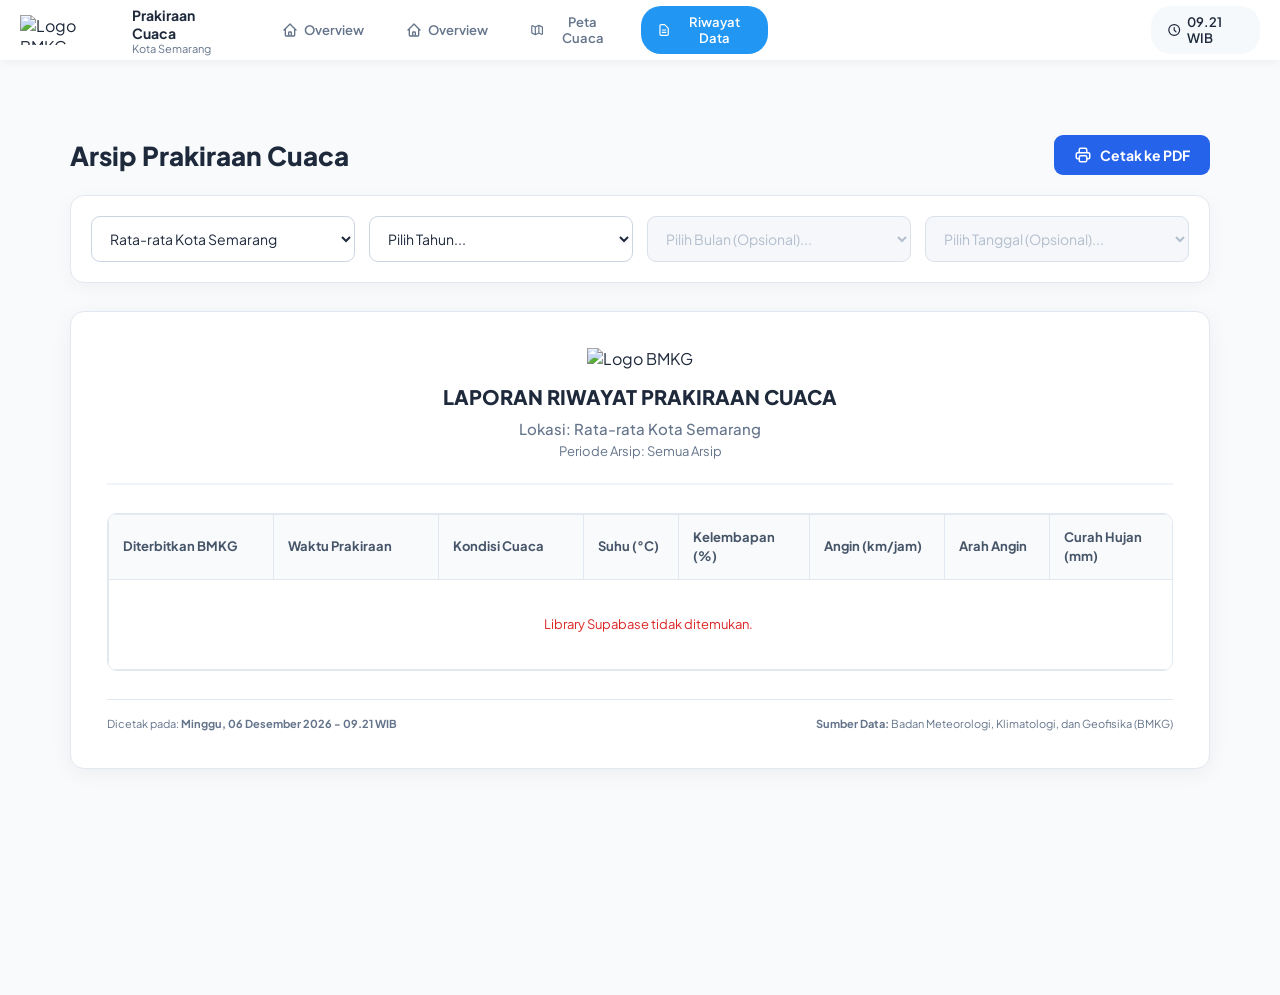
==== commit b8e68ff2: "Update print statement from 'Hello' to 'Goodbye'" ====
--- a/data.html
+++ b/data.html
@@ -1403,6 +1403,14 @@
                     </svg>
 
                     Overview
+                    <button class="nav-tab" onclick="window.location.href='overview.html'" style="cursor:pointer;">
+    <svg width="16" height="16" fill="none" stroke="currentColor" viewBox="0 0 24 24">
+        <path stroke-linecap="round" stroke-linejoin="round" stroke-width="2"
+            d="M3 12l2-2m0 0l7-7 7 7M5 10v10a1 1 0 001 1h3m10-11l2 2m-2-2v10a1 1 0 01-1 1h-3m-6 0a1 1 0 001-1v-4a1 1 0 011-1h2a1 1 0 011 1v4a1 1 0 001 1m-6 0h6">
+        </path>
+    </svg>
+    Overview
+</button>
 
                 </button>
 
--- a/style.css
+++ b/style.css
@@ -773,3 +773,572 @@
         max-height: 460px;
     }
 }
+
+/* ======================================================
+   THEME SYSTEM - LIGHT / DARK
+   Otomatis diatur oleh theme.js
+   ====================================================== */
+
+:root {
+    --theme-bg: #f5f9fc;
+    --theme-card: #ffffff;
+    --theme-card-soft: rgba(255, 255, 255, 0.95);
+
+    --theme-text: #1e293b;
+    --theme-text-sec: #64748b;
+
+    --theme-border: #e2e8f0;
+    --theme-soft: #f1f5f9;
+
+    --theme-highlight: #e3f2fd;
+
+    --theme-shadow:
+        0 8px 30px rgba(15, 23, 42, 0.10);
+}
+
+
+/* ======================================================
+   DARK VARIABLES
+   ====================================================== */
+
+html[data-theme="dark"] {
+
+    --bg: #08111f;
+    --card: #111827;
+    --text: #e5edf7;
+    --text-sec: #94a3b8;
+    --highlight: #172554;
+
+    --theme-bg: #08111f;
+    --theme-card: #111827;
+    --theme-card-soft:
+        rgba(15, 23, 42, 0.94);
+
+    --theme-text: #e5edf7;
+    --theme-text-sec: #94a3b8;
+
+    --theme-border: #334155;
+    --theme-soft: #172033;
+    --theme-highlight: #172554;
+
+    --theme-shadow:
+        0 10px 35px rgba(0, 0, 0, 0.42);
+}
+
+
+/* ======================================================
+   TRANSISI THEME
+   ====================================================== */
+
+body,
+.top-navbar,
+.side-panel,
+.metric-box,
+.f-card,
+#forecast-timeline,
+.dropdown-menu,
+.search-bar,
+.nav-clock,
+.nav-icon-btn,
+.leaflet-popup-content-wrapper,
+.leaflet-popup-tip,
+.label-circle {
+
+    transition:
+        background-color .35s ease,
+        color .35s ease,
+        border-color .35s ease,
+        box-shadow .35s ease;
+}
+
+
+/* ======================================================
+   NAVBAR
+   ====================================================== */
+
+html[data-theme="dark"]
+.top-navbar {
+
+    background:
+        rgba(15, 23, 42, 0.97);
+
+    border-bottom:
+        1px solid #334155;
+
+    box-shadow:
+        0 4px 20px rgba(0,0,0,.30);
+}
+
+
+html[data-theme="dark"]
+.brand-title,
+
+html[data-theme="dark"]
+.nav-clock {
+
+    color:
+        var(--theme-text);
+}
+
+
+html[data-theme="dark"]
+.brand-subtitle,
+
+html[data-theme="dark"]
+.nav-tab {
+
+    color:
+        var(--theme-text-sec);
+}
+
+
+html[data-theme="dark"]
+.nav-tab.active {
+
+    color: #ffffff;
+}
+
+
+html[data-theme="dark"]
+.search-bar,
+
+html[data-theme="dark"]
+.nav-clock {
+
+    background:
+        #172033;
+}
+
+
+html[data-theme="dark"]
+.search-bar input {
+
+    color:
+        var(--theme-text);
+}
+
+
+html[data-theme="dark"]
+.search-bar input::placeholder {
+
+    color:
+        #718096;
+}
+
+
+html[data-theme="dark"]
+.nav-icon-btn {
+
+    background:
+        #172554;
+
+    color:
+        #60a5fa;
+}
+
+
+/* ======================================================
+   DROPDOWN
+   ====================================================== */
+
+html[data-theme="dark"]
+.dropdown-menu {
+
+    background:
+        #111827;
+
+    border:
+        1px solid #334155;
+
+    color:
+        #e5edf7;
+
+    box-shadow:
+        0 12px 35px rgba(0,0,0,.45);
+}
+
+
+html[data-theme="dark"]
+.dropdown-menu h4 {
+
+    color:
+        #94a3b8;
+}
+
+
+html[data-theme="dark"]
+.dropdown-menu hr {
+
+    border-color:
+        #334155;
+}
+
+
+/* ======================================================
+   SIDE PANEL
+   ====================================================== */
+
+html[data-theme="dark"]
+.side-panel {
+
+    background:
+        rgba(15, 23, 42, 0.94);
+
+    color:
+        var(--theme-text);
+
+    border:
+        1px solid rgba(71,85,105,.65);
+
+    box-shadow:
+        0 12px 40px rgba(0,0,0,.48);
+}
+
+
+html[data-theme="dark"]
+.panel-header h3,
+
+html[data-theme="dark"]
+.temp-large,
+
+html[data-theme="dark"]
+.forecast-section h4,
+
+html[data-theme="dark"]
+.metric-val,
+
+html[data-theme="dark"]
+.f-temp {
+
+    color:
+        var(--theme-text);
+}
+
+
+html[data-theme="dark"]
+.panel-header p,
+
+html[data-theme="dark"]
+.weather-desc,
+
+html[data-theme="dark"]
+.weather-time,
+
+html[data-theme="dark"]
+.metric-lbl,
+
+html[data-theme="dark"]
+.footer-text,
+
+html[data-theme="dark"]
+.f-day {
+
+    color:
+        var(--theme-text-sec);
+}
+
+
+html[data-theme="dark"]
+.metric-box,
+
+html[data-theme="dark"]
+.f-card {
+
+    background:
+        #172033;
+}
+
+
+html[data-theme="dark"]
+.f-card.active {
+
+    background:
+        #172554;
+
+    border-color:
+        #3b82f6;
+}
+
+
+html[data-theme="dark"]
+.panel-footer {
+
+    border-top-color:
+        #334155;
+}
+
+
+/* ======================================================
+   TIMELINE
+   ====================================================== */
+
+html[data-theme="dark"]
+#forecast-timeline {
+
+    background:
+        rgba(15, 23, 42, 0.94) !important;
+
+    color:
+        #e5edf7;
+
+    border-color:
+        #334155 !important;
+
+    box-shadow:
+        0 12px 40px rgba(0,0,0,.46);
+}
+
+
+html[data-theme="dark"]
+#timeline-date {
+
+    color:
+        #e5edf7;
+}
+
+
+html[data-theme="dark"]
+.timeline-hour,
+html[data-theme="dark"]
+.timeline-item {
+
+    background:
+        #172033;
+
+    color:
+        #e5edf7;
+
+    border-color:
+        #334155;
+}
+
+
+/* ======================================================
+   LABEL CUACA PETA
+   ====================================================== */
+
+html[data-theme="dark"]
+.label-circle {
+
+    background:
+        #111827;
+
+    border-color:
+        #475569;
+
+    box-shadow:
+        0 5px 18px rgba(0,0,0,.55);
+}
+
+
+html[data-theme="dark"]
+.label-temp {
+
+    color:
+        #f8fafc;
+}
+
+
+/* ======================================================
+   LEAFLET POPUP
+   ====================================================== */
+
+html[data-theme="dark"]
+.leaflet-popup-content-wrapper,
+
+html[data-theme="dark"]
+.leaflet-popup-tip {
+
+    background:
+        #111827 !important;
+
+    color:
+        #e5edf7 !important;
+
+    box-shadow:
+        0 8px 30px rgba(0,0,0,.55) !important;
+}
+
+
+html[data-theme="dark"]
+.leaflet-popup-content {
+
+    color:
+        #e5edf7 !important;
+}
+
+
+/*
+   Override inline warna lama di popup
+*/
+html[data-theme="dark"]
+.leaflet-popup-content * {
+
+    color:
+        #e5edf7 !important;
+}
+
+
+html[data-theme="dark"]
+.leaflet-popup-close-button {
+
+    color:
+        #94a3b8 !important;
+}
+
+
+/* ======================================================
+   POPUP PRAKIRAAN 3 HARI
+   ====================================================== */
+
+html[data-theme="dark"]
+.popup-forecast-container {
+
+    background:
+        #172033;
+
+    border-color:
+        #334155;
+
+    box-shadow: none;
+}
+
+
+html[data-theme="dark"]
+.popup-forecast-col {
+
+    border-right-color:
+        #334155;
+}
+
+
+html[data-theme="dark"]
+.p-fc-day,
+
+html[data-theme="dark"]
+.p-fc-date {
+
+    color:
+        #94a3b8 !important;
+}
+
+
+html[data-theme="dark"]
+.p-fc-temp {
+
+    color:
+        #f8fafc !important;
+}
+
+
+/* ======================================================
+   LEAFLET ZOOM CONTROL
+   ====================================================== */
+
+.leaflet-control-zoom {
+
+    border:
+        none !important;
+
+    box-shadow:
+        0 6px 20px rgba(15,23,42,.18) !important;
+}
+
+
+.leaflet-control-zoom a {
+
+    border:
+        none !important;
+
+    width:
+        38px !important;
+
+    height:
+        38px !important;
+
+    line-height:
+        38px !important;
+
+    font-size:
+        20px !important;
+}
+
+
+html[data-theme="dark"]
+.leaflet-control-zoom a {
+
+    background:
+        #111827 !important;
+
+    color:
+        #e5edf7 !important;
+}
+
+
+html[data-theme="dark"]
+.leaflet-control-zoom a:hover {
+
+    background:
+        #1e293b !important;
+}
+
+
+/* ======================================================
+   ATTRIBUTION
+   ====================================================== */
+
+html[data-theme="dark"]
+.leaflet-control-attribution {
+
+    background:
+        rgba(15,23,42,.85) !important;
+
+    color:
+        #94a3b8 !important;
+}
+
+
+html[data-theme="dark"]
+.leaflet-control-attribution a {
+
+    color:
+        #60a5fa !important;
+}
+
+
+/* ======================================================
+   LOADING BMKG
+   ====================================================== */
+
+html[data-theme="dark"]
+#weather-loading {
+
+    background:
+        rgba(2,6,23,.93);
+
+    color:
+        #f8fafc;
+
+    border:
+        1px solid #334155;
+}
+
+/* ======================================================
+   OSM DARK MODE
+   ====================================================== */
+
+.osm-dark-tiles {
+    filter:
+        brightness(0.55)
+        invert(1)
+        contrast(1.15)
+        hue-rotate(180deg)
+        saturate(0.65);
+}
+
+
+/* Tile tetap halus saat theme berubah */
+.leaflet-tile {
+    transition:
+        filter 0.35s ease;
+}
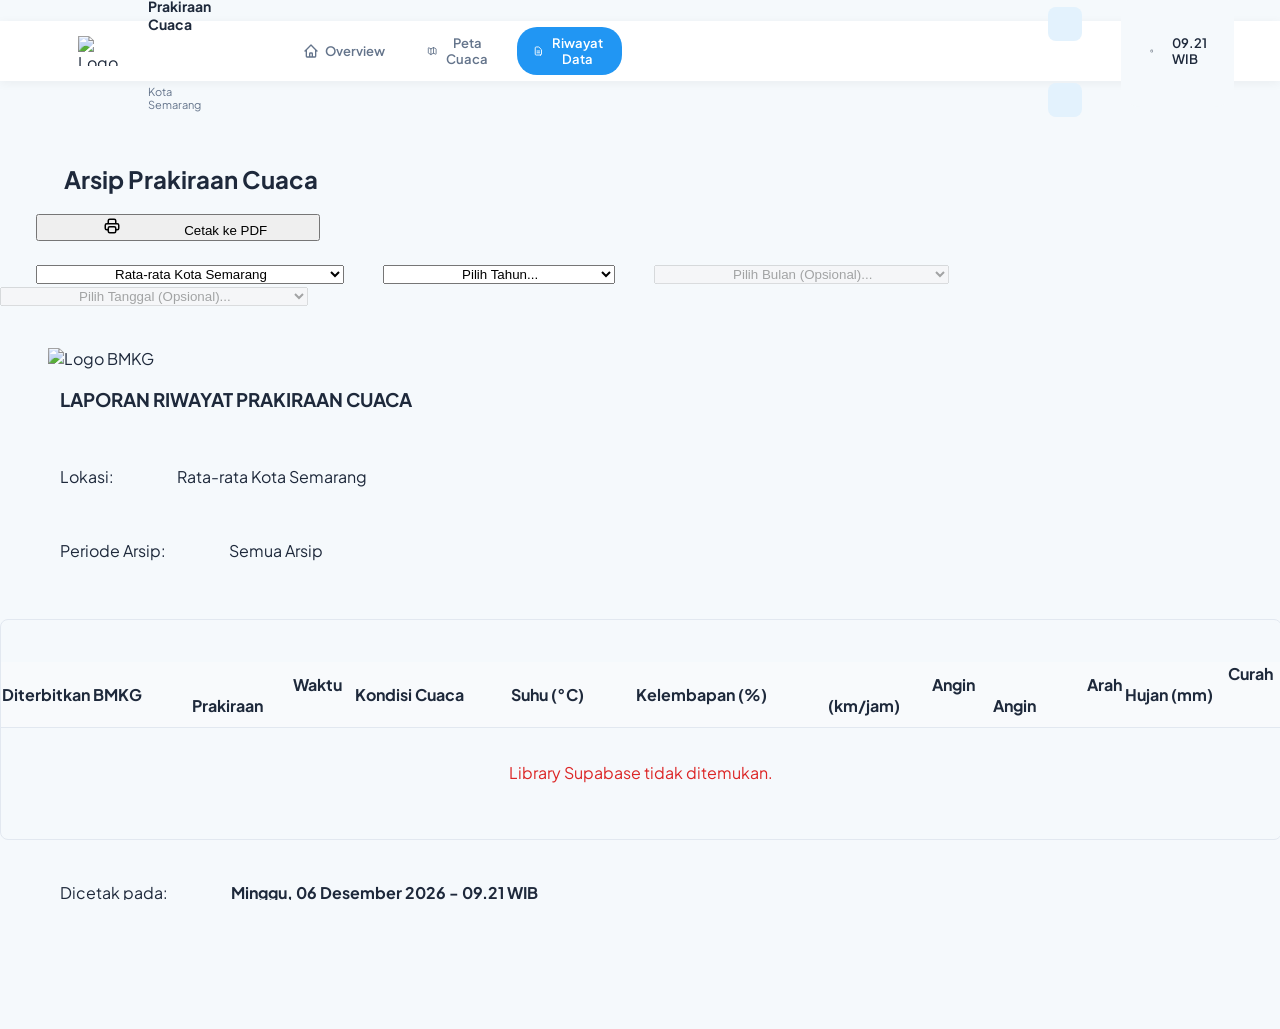
==== commit 65f554a4: "Update print statement from 'Hello' to 'Goodbye'" ====
--- a/data.html
+++ b/data.html
@@ -1,2092 +1,4020 @@
 <!DOCTYPE html>
 
+
+
 <html lang="id" data-theme="light">
 
+
+
 <head>
 
-    <meta charset="UTF-8">
-
-    <meta
-        name="viewport"
-        content="width=device-width, initial-scale=1.0"
-    >
-
-    <title>
-        Riwayat Data Cuaca - WebGIS Semarang
-    </title>
-
-
-    <!-- =====================================================
-         FONT
-         ===================================================== -->
-
-    <link
-        rel="preconnect"
-        href="https://fonts.googleapis.com"
-    >
-
-    <link
-        rel="preconnect"
-        href="https://fonts.gstatic.com"
-        crossorigin
-    >
-
-    <link
-        href="https://fonts.googleapis.com/css2?family=Plus+Jakarta+Sans:wght@400;500;600;700;800&display=swap"
-        rel="stylesheet"
-    >
-
-
-    <!-- =====================================================
-         CSS UTAMA PROJECT
-         ===================================================== -->
-
-    <link
-        rel="stylesheet"
-        href="style.css"
-    >
-
-
-    <!-- =====================================================
-         CSS KHUSUS HALAMAN RIWAYAT
-         ===================================================== -->
-
-    <style>
-
-        /* =====================================================
-           RESET HALAMAN RIWAYAT
-
-           style.css halaman peta memakai overflow hidden.
-           Halaman riwayat harus bisa scroll vertikal.
-           ===================================================== */
-
-        html,
-        body {
-
-            width: 100%;
-
-            min-height: 100%;
-
-            height: auto !important;
-
-            margin: 0;
-
-            padding: 0;
-
-            overflow-x: hidden !important;
-
-            overflow-y: auto !important;
-
-            font-family:
-                'Plus Jakarta Sans',
-                sans-serif;
-
-            background:
-                #f8fafc;
-
-            color:
-                #1e293b;
-        }
-
-
-        * {
-            box-sizing: border-box;
-        }
-
-
-        /* =====================================================
-           NAVBAR
-           ===================================================== */
-
-        .top-navbar {
-
-            position: sticky !important;
-
-            top: 0;
-
-            z-index: 3000;
-
-            width: 100%;
-        }
-
-
-        /* =====================================================
-           CONTAINER HALAMAN
-           ===================================================== */
-
-        .data-container {
-
-            width:
-                calc(100% - 40px);
-
-            max-width:
-                1200px;
-
-            min-height:
-                calc(100vh - 80px);
-
-            height:
-                auto;
-
-            margin:
-                45px auto 70px auto;
-
-            padding:
-                30px;
-
-            overflow:
-                visible;
-        }
-
-
-        /* =====================================================
-           HEADER ATAS
-           ===================================================== */
-
-        .header-action {
-
-            display:
-                flex;
-
-            justify-content:
-                space-between;
-
-            align-items:
-                center;
-
-            gap:
-                20px;
-
-            margin-bottom:
-                20px;
-        }
-
-
-        .header-action h2 {
-
-            margin:
-                0;
-
-            font-size:
-                26px;
-
-            font-weight:
-                800;
-
-            color:
-                #1e293b;
-        }
-
-
-        /* =====================================================
-           BUTTON PDF
-           ===================================================== */
-
-        .btn-print {
-
-            display:
-                flex;
-
-            align-items:
-                center;
-
-            justify-content:
-                center;
-
-            gap:
-                8px;
-
-            padding:
-                11px 20px;
-
-            border:
-                none;
-
-            border-radius:
-                9px;
-
-            background:
-                #2563eb;
-
-            color:
-                #ffffff;
-
-            font-family:
-                inherit;
-
-            font-size:
-                14px;
-
-            font-weight:
-                700;
-
-            white-space:
-                nowrap;
-
-            cursor:
-                pointer;
-
-            transition:
-                transform .2s ease,
-                background-color .2s ease,
-                box-shadow .2s ease;
-        }
-
-
-        .btn-print:hover {
-
-            background:
-                #1d4ed8;
-
-            transform:
-                translateY(-1px);
-
-            box-shadow:
-                0 6px 18px
-                rgba(37, 99, 235, .24);
-        }
-
-
-        /* =====================================================
-           FILTER CARD
-           ===================================================== */
-
-        .filter-card {
-
-            display:
-                grid;
-
-            grid-template-columns:
-                repeat(4, minmax(0, 1fr));
-
-            gap:
-                14px;
-
-            padding:
-                20px;
-
-            margin-bottom:
-                28px;
-
-            border:
-                1px solid #e2e8f0;
-
-            border-radius:
-                14px;
-
-            background:
-                #ffffff;
-
-            box-shadow:
-                0 5px 20px
-                rgba(15, 23, 42, .04);
-        }
-
-
-        .filter-card select {
-
-            width:
-                100%;
-
-            min-width:
-                0;
-
-            padding:
-                12px 14px;
-
-            border:
-                1px solid #cbd5e1;
-
-            border-radius:
-                9px;
-
-            outline:
-                none;
-
-            background:
-                #ffffff;
-
-            color:
-                #1e293b;
-
-            font-family:
-                inherit;
-
-            font-size:
-                14px;
-
-            cursor:
-                pointer;
-
-            transition:
-                border-color .2s ease,
-                box-shadow .2s ease,
-                background-color .3s ease,
-                color .3s ease;
-        }
-
-
-        .filter-card select:focus {
-
-            border-color:
-                #3b82f6;
-
-            box-shadow:
-                0 0 0 3px
-                rgba(59, 130, 246, .12);
-        }
-
-
-        .filter-card select:disabled {
-
-            background:
-                #f1f5f9;
-
-            color:
-                #94a3b8;
-
-            cursor:
-                not-allowed;
-        }
-
-
-        /* =====================================================
-           KARTU LAPORAN
-           ===================================================== */
-
-        .table-card {
-
-            width:
-                100%;
-
-            padding:
-                36px;
-
-            border:
-                1px solid #e2e8f0;
-
-            border-radius:
-                14px;
-
-            background:
-                #ffffff;
-
-            box-shadow:
-                0 5px 22px
-                rgba(15, 23, 42, .05);
-
-            overflow:
-                visible;
-        }
-
-
-        /* =====================================================
-           HEADER LAPORAN
-           ===================================================== */
-
-        .table-header {
-
-            text-align:
-                center;
-
-            padding-bottom:
-                24px;
-
-            margin-bottom:
-                28px;
-
-            border-bottom:
-                2px solid #f1f5f9;
-        }
-
-
-        .table-header img {
-
-            height:
-                62px;
-
-            width:
-                auto;
-
-            margin-bottom:
-                12px;
-        }
-
-
-        .table-header h3 {
-
-            margin:
-                3px 0 10px 0;
-
-            color:
-                #1e293b;
-
-            font-size:
-                20px;
-
-            font-weight:
-                800;
-        }
-
-
-        #label-lokasi {
-
-            margin:
-                0;
-
-            color:
-                #64748b;
-
-            font-size:
-                15px;
-
-            font-weight:
-                500;
-        }
-
-
-        #label-waktu {
-
-            margin:
-                5px 0 0 0;
-
-            color:
-                #64748b;
-
-            font-size:
-                13px;
-        }
-
-
-        /* =====================================================
-           WRAPPER TABEL
-
-           Scroll halaman tetap normal.
-           Horizontal scroll hanya saat layar terlalu sempit.
-           ===================================================== */
-
-        .table-scroll-wrapper {
-
-            width:
-                100%;
-
-            max-height:
-                none;
-
-            overflow-x:
-                auto;
-
-            overflow-y:
-                visible;
-
-            border:
-                1px solid #e2e8f0;
-
-            border-radius:
-                10px;
-
-            -webkit-overflow-scrolling:
-                touch;
-        }
-
-
-        /* =====================================================
-           TABEL
-           ===================================================== */
-
-        #tabel-cuaca {
-
-            width:
-                100%;
-
-            min-width:
-                1080px;
-
-            margin:
-                0;
-
-            border-collapse:
-                collapse;
-
-            background:
-                #ffffff;
-        }
-
-
-        #tabel-cuaca th,
-        #tabel-cuaca td {
-
-            padding:
-                13px 14px;
-
-            border:
-                1px solid #e2e8f0;
-
-            text-align:
-                left;
-
-            vertical-align:
-                middle;
-
-            font-size:
-                13px;
-
-            line-height:
-                1.45;
-        }
-
-
-        #tabel-cuaca th {
-
-            position:
-                sticky;
-
-            top:
-                0;
-
-            z-index:
-                5;
-
-            background:
-                #f8fafc;
-
-            color:
-                #475569;
-
-            font-weight:
-                700;
-
-            white-space:
-                normal;
-        }
-
-
-        #tabel-cuaca td {
-
-            color:
-                #334155;
-
-            background:
-                #ffffff;
-        }
-
-
-        #tabel-cuaca tbody tr:nth-child(even) td {
-
-            background:
-                #fbfdff;
-        }
-
-
-        #tabel-cuaca tbody tr {
-
-            transition:
-                background-color .2s ease;
-        }
-
-
-        #tabel-cuaca tbody tr:hover td {
-
-            background:
-                #f1f5f9;
-        }
-
-
-        /* =====================================================
-           LEBAR KOLOM
-           ===================================================== */
-
-        #tabel-cuaca th:nth-child(1) {
-            min-width: 165px;
-        }
-
-        #tabel-cuaca th:nth-child(2) {
-            min-width: 165px;
-        }
-
-        #tabel-cuaca th:nth-child(3) {
-            min-width: 145px;
-        }
-
-        #tabel-cuaca th:nth-child(4) {
-            min-width: 95px;
-        }
-
-        #tabel-cuaca th:nth-child(5) {
-            min-width: 115px;
-        }
-
-        #tabel-cuaca th:nth-child(6) {
-            min-width: 135px;
-        }
-
-        #tabel-cuaca th:nth-child(7) {
-            min-width: 105px;
-        }
-
-        #tabel-cuaca th:nth-child(8) {
-            min-width: 125px;
-        }
-
-
-        /* =====================================================
-           SCROLLBAR TABEL
-           ===================================================== */
-
-        .table-scroll-wrapper::-webkit-scrollbar {
-
-            width:
-                9px;
-
-            height:
-                9px;
-        }
-
-
-        .table-scroll-wrapper::-webkit-scrollbar-track {
-
-            background:
-                #f1f5f9;
-        }
-
-
-        .table-scroll-wrapper::-webkit-scrollbar-thumb {
-
-            background:
-                #cbd5e1;
-
-            border-radius:
-                20px;
-        }
-
-
-        .table-scroll-wrapper::-webkit-scrollbar-thumb:hover {
-
-            background:
-                #94a3b8;
-        }
-
-
-        /* =====================================================
-           FOOTER LAPORAN
-           ===================================================== */
-
-        .print-footer {
-
-            display:
-                flex;
-
-            justify-content:
-                space-between;
-
-            align-items:
-                flex-end;
-
-            gap:
-                20px;
-
-            margin-top:
-                28px;
-
-            padding-top:
-                16px;
-
-            border-top:
-                1px solid #e2e8f0;
-
-            color:
-                #64748b;
-
-            font-size:
-                11px;
-
-            line-height:
-                1.5;
-        }
-
-
-        /* =====================================================
-           RESPONSIVE
-           ===================================================== */
-
-        @media (
-            max-width: 950px
-        ) {
-
-            .filter-card {
-
-                grid-template-columns:
-                    repeat(
-                        2,
-                        minmax(0, 1fr)
-                    );
-            }
-
-
-            .data-container {
-
-                width:
-                    calc(100% - 20px);
-
-                padding:
-                    20px;
-
-                margin-top:
-                    30px;
-            }
-
-
-            .table-card {
-
-                padding:
-                    24px;
-            }
-        }
-
-
-        @media (
-            max-width: 600px
-        ) {
-
-            .filter-card {
-
-                grid-template-columns:
-                    1fr;
-            }
-
-
-            .header-action {
-
-                flex-direction:
-                    column;
-
-                align-items:
-                    flex-start;
-            }
-
-
-            .btn-print {
-
-                width:
-                    100%;
-            }
-
-
-            .print-footer {
-
-                flex-direction:
-                    column;
-
-                align-items:
-                    flex-start;
-            }
-        }
-
-
-        /* =====================================================
-           =====================================================
-
-           DARK MODE OTOMATIS
-
-           theme.js akan memberikan:
-           html[data-theme="dark"]
-
-           =====================================================
-           ===================================================== */
-
-
-        html[data-theme="dark"],
-        html[data-theme="dark"] body {
-
-            background:
-                #08111f !important;
-
-            color:
-                #e5edf7;
-        }
-
-
-        /* =====================================================
-           NAVBAR DARK
-           ===================================================== */
-
-        html[data-theme="dark"]
-        .top-navbar {
-
-            background:
-                rgba(
-                    15,
-                    23,
-                    42,
-                    .97
-                );
-
-            border-bottom:
-                1px solid #334155;
-
-            box-shadow:
-                0 5px 20px
-                rgba(
-                    0,
-                    0,
-                    0,
-                    .30
-                );
-        }
-
-
-        html[data-theme="dark"]
-        .brand-title {
-
-            color:
-                #f1f5f9;
-        }
-
-
-        html[data-theme="dark"]
-        .brand-subtitle {
-
-            color:
-                #94a3b8;
-        }
-
-
-        html[data-theme="dark"]
-        .nav-tab {
-
-            color:
-                #94a3b8;
-        }
-
-
-        html[data-theme="dark"]
-        .nav-tab:hover {
-
-            color:
-                #e2e8f0;
-        }
-
-
-        html[data-theme="dark"]
-        .nav-tab.active {
-
-            background:
-                #2196f3;
-
-            color:
-                #ffffff;
-        }
-
-
-        html[data-theme="dark"]
-        .nav-clock {
-
-            background:
-                #172033;
-
-            color:
-                #e5edf7;
-        }
-
-
-        /* =====================================================
-           HEADER DARK
-           ===================================================== */
-
-        html[data-theme="dark"]
-        .header-action h2 {
-
-            color:
-                #f1f5f9;
-        }
-
-
-        /* =====================================================
-           FILTER DARK
-           ===================================================== */
-
-        html[data-theme="dark"]
-        .filter-card {
-
-            background:
-                #111827;
-
-            border-color:
-                #334155;
-
-            box-shadow:
-                0 8px 30px
-                rgba(
-                    0,
-                    0,
-                    0,
-                    .28
-                );
-        }
-
-
-        html[data-theme="dark"]
-        .filter-card select {
-
-            background:
-                #172033;
-
-            border-color:
-                #475569;
-
-            color:
-                #e5edf7;
-
-            color-scheme:
-                dark;
-        }
-
-
-        html[data-theme="dark"]
-        .filter-card select:focus {
-
-            border-color:
-                #60a5fa;
-
-            box-shadow:
-                0 0 0 3px
-                rgba(
-                    96,
-                    165,
-                    250,
-                    .15
-                );
-        }
-
-
-        html[data-theme="dark"]
-        .filter-card select:disabled {
-
-            background:
-                #0f172a;
-
-            border-color:
-                #334155;
-
-            color:
-                #64748b;
-        }
-
-
-        /* =====================================================
-           BUTTON DARK
-           ===================================================== */
-
-        html[data-theme="dark"]
-        .btn-print {
-
-            background:
-                #2563eb;
-
-            color:
-                #ffffff;
-
-            box-shadow:
-                0 6px 18px
-                rgba(
-                    37,
-                    99,
-                    235,
-                    .20
-                );
-        }
-
-
-        html[data-theme="dark"]
-        .btn-print:hover {
-
-            background:
-                #3b82f6;
-        }
-
-
-        /* =====================================================
-           REPORT CARD DARK
-           ===================================================== */
-
-        html[data-theme="dark"]
-        .table-card {
-
-            background:
-                #111827;
-
-            border-color:
-                #334155;
-
-            box-shadow:
-                0 10px 35px
-                rgba(
-                    0,
-                    0,
-                    0,
-                    .32
-                );
-        }
-
-
-        html[data-theme="dark"]
-        .table-header {
-
-            border-bottom-color:
-                #334155;
-        }
-
-
-        html[data-theme="dark"]
-        .table-header h3 {
-
-            color:
-                #f1f5f9;
-        }
-
-
-        html[data-theme="dark"]
-        #label-lokasi,
-
-        html[data-theme="dark"]
-        #label-waktu {
-
-            color:
-                #94a3b8 !important;
-        }
-
-
-        /* =====================================================
-           TABLE DARK
-           ===================================================== */
-
-        html[data-theme="dark"]
-        .table-scroll-wrapper {
-
-            border-color:
-                #334155;
-        }
-
-
-        html[data-theme="dark"]
-        #tabel-cuaca {
-
-            background:
-                #111827;
-        }
-
-
-        html[data-theme="dark"]
-        #tabel-cuaca th {
-
-            background:
-                #172033;
-
-            border-color:
-                #334155;
-
-            color:
-                #e5edf7;
-        }
-
-
-        html[data-theme="dark"]
-        #tabel-cuaca td {
-
-            background:
-                #111827;
-
-            border-color:
-                #334155;
-
-            color:
-                #dbe5f1;
-        }
-
-
-        html[data-theme="dark"]
-        #tabel-cuaca tbody
-        tr:nth-child(even) td {
-
-            background:
-                #162032;
-        }
-
-
-        html[data-theme="dark"]
-        #tabel-cuaca tbody
-        tr:hover td {
-
-            background:
-                #1e293b;
-        }
-
-
-        /* =====================================================
-           FOOTER DARK
-           ===================================================== */
-
-        html[data-theme="dark"]
-        .print-footer {
-
-            border-top-color:
-                #334155;
-
-            color:
-                #94a3b8;
-        }
-
-
-        /* =====================================================
-           SCROLLBAR DARK
-           ===================================================== */
-
-        html[data-theme="dark"]
-        .table-scroll-wrapper::-webkit-scrollbar-track {
-
-            background:
-                #0f172a;
-        }
-
-
-        html[data-theme="dark"]
-        .table-scroll-wrapper::-webkit-scrollbar-thumb {
-
-            background:
-                #475569;
-        }
-
-
-        html[data-theme="dark"]
-        .table-scroll-wrapper::-webkit-scrollbar-thumb:hover {
-
-            background:
-                #64748b;
-        }
-
-
-        /* =====================================================
-           TRANSITION LIGHT <-> DARK
-           ===================================================== */
-
-        body,
-
-        .top-navbar,
-
-        .filter-card,
-
-        .table-card,
-
-        .filter-card select,
-
-        #tabel-cuaca,
-
-        #tabel-cuaca th,
-
-        #tabel-cuaca td,
-
-        .nav-clock {
-
-            transition:
-                background-color .35s ease,
-                color .35s ease,
-                border-color .35s ease,
-                box-shadow .35s ease;
-        }
-
-
-        /* =====================================================
-           PRINT BROWSER
-
-           Walaupun web sedang DARK,
-           kalau diprint manual hasil tetap putih.
-           PDF utama tetap ditangani jsPDF di data.js.
-           ===================================================== */
-
-        @media print {
-
-            html,
-            body {
-
-                width:
-                    100% !important;
-
-                background:
-                    #ffffff !important;
-
-                color:
-                    #1e293b !important;
-
-                overflow:
-                    visible !important;
-            }
-
-
-            .top-navbar,
-            .header-action,
-            .filter-card {
-
-                display:
-                    none !important;
-            }
-
-
-            .data-container {
-
-                width:
-                    100% !important;
-
-                max-width:
-                    none !important;
-
-                margin:
-                    0 !important;
-
-                padding:
-                    0 !important;
-            }
-
-
-            .table-card {
-
-                background:
-                    #ffffff !important;
-
-                color:
-                    #1e293b !important;
-
-                border:
-                    none !important;
-
-                box-shadow:
-                    none !important;
-            }
-
-
-            .table-scroll-wrapper {
-
-                overflow:
-                    visible !important;
-
-                border:
-                    none !important;
-            }
-
-
-            #tabel-cuaca {
-
-                min-width:
-                    0 !important;
-
-                background:
-                    #ffffff !important;
-            }
-
-
-            #tabel-cuaca th {
-
-                position:
-                    static !important;
-
-                background:
-                    #f1f5f9 !important;
-
-                color:
-                    #1e293b !important;
-
-                border-color:
-                    #cbd5e1 !important;
-            }
-
-
-            #tabel-cuaca td {
-
-                background:
-                    #ffffff !important;
-
-                color:
-                    #334155 !important;
-
-                border-color:
-                    #cbd5e1 !important;
-            }
-
-
-            #tabel-cuaca tr {
-
-                break-inside:
-                    avoid;
-
-                page-break-inside:
-                    avoid;
-            }
-
-
-            .print-footer {
-
-                color:
-                    #64748b !important;
-
-                border-color:
-                    #cbd5e1 !important;
-            }
-        }
-
-    </style>
+
+
+    <meta charset="UTF-8">
+
+
+
+    <meta
+
+        name="viewport"
+
+        content="width=device-width, initial-scale=1.0"
+
+    >
+
+
+
+    <title>
+
+        Riwayat Data Cuaca - WebGIS Semarang
+
+    </title>
+
+
+
+
+
+    <!-- =====================================================
+
+         FONT
+
+         ===================================================== -->
+
+
+
+    <link
+
+        rel="preconnect"
+
+        href="https://fonts.googleapis.com"
+
+    >
+
+
+
+    <link
+
+        rel="preconnect"
+
+        href="https://fonts.gstatic.com"
+
+        crossorigin
+
+    >
+
+
+
+    <link
+
+        href="https://fonts.googleapis.com/css2?family=Plus+Jakarta+Sans:wght@400;500;600;700;800&display=swap"
+
+        rel="stylesheet"
+
+    >
+
+
+
+
+
+    <!-- =====================================================
+
+         CSS UTAMA PROJECT
+
+         ===================================================== -->
+
+
+
+    <link
+
+        rel="stylesheet"
+
+        href="style.css"
+
+    >
+
+
+
+
+
+    <!-- =====================================================
+
+         CSS KHUSUS HALAMAN RIWAYAT
+
+         ===================================================== -->
+
+
+
+    <style>
+
+
+
+        /* =====================================================
+
+           RESET HALAMAN RIWAYAT
+
+
+
+           style.css halaman peta memakai overflow hidden.
+
+           Halaman riwayat harus bisa scroll vertikal.
+
+           ===================================================== */
+
+
+
+        html,
+
+        body {
+
+
+
+            width: 100%;
+
+
+
+            min-height: 100%;
+
+
+
+            height: auto !important;
+
+
+
+            margin: 0;
+
+
+
+            padding: 0;
+
+
+
+            overflow-x: hidden !important;
+
+
+
+            overflow-y: auto !important;
+
+
+
+            font-family:
+
+                'Plus Jakarta Sans',
+
+                sans-serif;
+
+
+
+            background:
+
+                #f8fafc;
+
+
+
+            color:
+
+                #1e293b;
+
+        }
+
+
+
+
+
+        * {
+
+            box-sizing: border-box;
+
+        }
+
+
+
+
+
+        /* =====================================================
+
+           NAVBAR
+
+           ===================================================== */
+
+
+
+        .top-navbar {
+
+
+
+            position: sticky !important;
+
+
+
+            top: 0;
+
+
+
+            z-index: 3000;
+
+
+
+            width: 100%;
+
+        }
+
+
+
+
+
+        /* =====================================================
+
+           CONTAINER HALAMAN
+
+           ===================================================== */
+
+
+
+        .data-container {
+
+
+
+            width:
+
+                calc(100% - 40px);
+
+
+
+            max-width:
+
+                1200px;
+
+
+
+            min-height:
+
+                calc(100vh - 80px);
+
+
+
+            height:
+
+                auto;
+
+
+
+            margin:
+
+                45px auto 70px auto;
+
+
+
+            padding:
+
+                30px;
+
+
+
+            overflow:
+
+                visible;
+
+        }
+
+
+
+
+
+        /* =====================================================
+
+           HEADER ATAS
+
+           ===================================================== */
+
+
+
+        .header-action {
+
+
+
+            display:
+
+                flex;
+
+
+
+            justify-content:
+
+                space-between;
+
+
+
+            align-items:
+
+                center;
+
+
+
+            gap:
+
+                20px;
+
+
+
+            margin-bottom:
+
+                20px;
+
+        }
+
+
+
+
+
+        .header-action h2 {
+
+
+
+            margin:
+
+                0;
+
+
+
+            font-size:
+
+                26px;
+
+
+
+            font-weight:
+
+                800;
+
+
+
+            color:
+
+                #1e293b;
+
+        }
+
+
+
+
+
+        /* =====================================================
+
+           BUTTON PDF
+
+           ===================================================== */
+
+
+
+        .btn-print {
+
+
+
+            display:
+
+                flex;
+
+
+
+            align-items:
+
+                center;
+
+
+
+            justify-content:
+
+                center;
+
+
+
+            gap:
+
+                8px;
+
+
+
+            padding:
+
+                11px 20px;
+
+
+
+            border:
+
+                none;
+
+
+
+            border-radius:
+
+                9px;
+
+
+
+            background:
+
+                #2563eb;
+
+
+
+            color:
+
+                #ffffff;
+
+
+
+            font-family:
+
+                inherit;
+
+
+
+            font-size:
+
+                14px;
+
+
+
+            font-weight:
+
+                700;
+
+
+
+            white-space:
+
+                nowrap;
+
+
+
+            cursor:
+
+                pointer;
+
+
+
+            transition:
+
+                transform .2s ease,
+
+                background-color .2s ease,
+
+                box-shadow .2s ease;
+
+        }
+
+
+
+
+
+        .btn-print:hover {
+
+
+
+            background:
+
+                #1d4ed8;
+
+
+
+            transform:
+
+                translateY(-1px);
+
+
+
+            box-shadow:
+
+                0 6px 18px
+
+                rgba(37, 99, 235, .24);
+
+        }
+
+
+
+
+
+        /* =====================================================
+
+           FILTER CARD
+
+           ===================================================== */
+
+
+
+        .filter-card {
+
+
+
+            display:
+
+                grid;
+
+
+
+            grid-template-columns:
+
+                repeat(4, minmax(0, 1fr));
+
+
+
+            gap:
+
+                14px;
+
+
+
+            padding:
+
+                20px;
+
+
+
+            margin-bottom:
+
+                28px;
+
+
+
+            border:
+
+                1px solid #e2e8f0;
+
+
+
+            border-radius:
+
+                14px;
+
+
+
+            background:
+
+                #ffffff;
+
+
+
+            box-shadow:
+
+                0 5px 20px
+
+                rgba(15, 23, 42, .04);
+
+        }
+
+
+
+
+
+        .filter-card select {
+
+
+
+            width:
+
+                100%;
+
+
+
+            min-width:
+
+                0;
+
+
+
+            padding:
+
+                12px 14px;
+
+
+
+            border:
+
+                1px solid #cbd5e1;
+
+
+
+            border-radius:
+
+                9px;
+
+
+
+            outline:
+
+                none;
+
+
+
+            background:
+
+                #ffffff;
+
+
+
+            color:
+
+                #1e293b;
+
+
+
+            font-family:
+
+                inherit;
+
+
+
+            font-size:
+
+                14px;
+
+
+
+            cursor:
+
+                pointer;
+
+
+
+            transition:
+
+                border-color .2s ease,
+
+                box-shadow .2s ease,
+
+                background-color .3s ease,
+
+                color .3s ease;
+
+        }
+
+
+
+
+
+        .filter-card select:focus {
+
+
+
+            border-color:
+
+                #3b82f6;
+
+
+
+            box-shadow:
+
+                0 0 0 3px
+
+                rgba(59, 130, 246, .12);
+
+        }
+
+
+
+
+
+        .filter-card select:disabled {
+
+
+
+            background:
+
+                #f1f5f9;
+
+
+
+            color:
+
+                #94a3b8;
+
+
+
+            cursor:
+
+                not-allowed;
+
+        }
+
+
+
+
+
+        /* =====================================================
+
+           KARTU LAPORAN
+
+           ===================================================== */
+
+
+
+        .table-card {
+
+
+
+            width:
+
+                100%;
+
+
+
+            padding:
+
+                36px;
+
+
+
+            border:
+
+                1px solid #e2e8f0;
+
+
+
+            border-radius:
+
+                14px;
+
+
+
+            background:
+
+                #ffffff;
+
+
+
+            box-shadow:
+
+                0 5px 22px
+
+                rgba(15, 23, 42, .05);
+
+
+
+            overflow:
+
+                visible;
+
+        }
+
+
+
+
+
+        /* =====================================================
+
+           HEADER LAPORAN
+
+           ===================================================== */
+
+
+
+        .table-header {
+
+
+
+            text-align:
+
+                center;
+
+
+
+            padding-bottom:
+
+                24px;
+
+
+
+            margin-bottom:
+
+                28px;
+
+
+
+            border-bottom:
+
+                2px solid #f1f5f9;
+
+        }
+
+
+
+
+
+        .table-header img {
+
+
+
+            height:
+
+                62px;
+
+
+
+            width:
+
+                auto;
+
+
+
+            margin-bottom:
+
+                12px;
+
+        }
+
+
+
+
+
+        .table-header h3 {
+
+
+
+            margin:
+
+                3px 0 10px 0;
+
+
+
+            color:
+
+                #1e293b;
+
+
+
+            font-size:
+
+                20px;
+
+
+
+            font-weight:
+
+                800;
+
+        }
+
+
+
+
+
+        #label-lokasi {
+
+
+
+            margin:
+
+                0;
+
+
+
+            color:
+
+                #64748b;
+
+
+
+            font-size:
+
+                15px;
+
+
+
+            font-weight:
+
+                500;
+
+        }
+
+
+
+
+
+        #label-waktu {
+
+
+
+            margin:
+
+                5px 0 0 0;
+
+
+
+            color:
+
+                #64748b;
+
+
+
+            font-size:
+
+                13px;
+
+        }
+
+
+
+
+
+        /* =====================================================
+
+           WRAPPER TABEL
+
+
+
+           Scroll halaman tetap normal.
+
+           Horizontal scroll hanya saat layar terlalu sempit.
+
+           ===================================================== */
+
+
+
+        .table-scroll-wrapper {
+
+
+
+            width:
+
+                100%;
+
+
+
+            max-height:
+
+                none;
+
+
+
+            overflow-x:
+
+                auto;
+
+
+
+            overflow-y:
+
+                visible;
+
+
+
+            border:
+
+                1px solid #e2e8f0;
+
+
+
+            border-radius:
+
+                10px;
+
+
+
+            -webkit-overflow-scrolling:
+
+                touch;
+
+        }
+
+
+
+
+
+        /* =====================================================
+
+           TABEL
+
+           ===================================================== */
+
+
+
+        #tabel-cuaca {
+
+
+
+            width:
+
+                100%;
+
+
+
+            min-width:
+
+                1080px;
+
+
+
+            margin:
+
+                0;
+
+
+
+            border-collapse:
+
+                collapse;
+
+
+
+            background:
+
+                #ffffff;
+
+        }
+
+
+
+
+
+        #tabel-cuaca th,
+
+        #tabel-cuaca td {
+
+
+
+            padding:
+
+                13px 14px;
+
+
+
+            border:
+
+                1px solid #e2e8f0;
+
+
+
+            text-align:
+
+                left;
+
+
+
+            vertical-align:
+
+                middle;
+
+
+
+            font-size:
+
+                13px;
+
+
+
+            line-height:
+
+                1.45;
+
+        }
+
+
+
+
+
+        #tabel-cuaca th {
+
+
+
+            position:
+
+                sticky;
+
+
+
+            top:
+
+                0;
+
+
+
+            z-index:
+
+                5;
+
+
+
+            background:
+
+                #f8fafc;
+
+
+
+            color:
+
+                #475569;
+
+
+
+            font-weight:
+
+                700;
+
+
+
+            white-space:
+
+                normal;
+
+        }
+
+
+
+
+
+        #tabel-cuaca td {
+
+
+
+            color:
+
+                #334155;
+
+
+
+            background:
+
+                #ffffff;
+
+        }
+
+
+
+
+
+        #tabel-cuaca tbody tr:nth-child(even) td {
+
+
+
+            background:
+
+                #fbfdff;
+
+        }
+
+
+
+
+
+        #tabel-cuaca tbody tr {
+
+
+
+            transition:
+
+                background-color .2s ease;
+
+        }
+
+
+
+
+
+        #tabel-cuaca tbody tr:hover td {
+
+
+
+            background:
+
+                #f1f5f9;
+
+        }
+
+
+
+
+
+        /* =====================================================
+
+           LEBAR KOLOM
+
+           ===================================================== */
+
+
+
+        #tabel-cuaca th:nth-child(1) {
+
+            min-width: 165px;
+
+        }
+
+
+
+        #tabel-cuaca th:nth-child(2) {
+
+            min-width: 165px;
+
+        }
+
+
+
+        #tabel-cuaca th:nth-child(3) {
+
+            min-width: 145px;
+
+        }
+
+
+
+        #tabel-cuaca th:nth-child(4) {
+
+            min-width: 95px;
+
+        }
+
+
+
+        #tabel-cuaca th:nth-child(5) {
+
+            min-width: 115px;
+
+        }
+
+
+
+        #tabel-cuaca th:nth-child(6) {
+
+            min-width: 135px;
+
+        }
+
+
+
+        #tabel-cuaca th:nth-child(7) {
+
+            min-width: 105px;
+
+        }
+
+
+
+        #tabel-cuaca th:nth-child(8) {
+
+            min-width: 125px;
+
+        }
+
+
+
+
+
+        /* =====================================================
+
+           SCROLLBAR TABEL
+
+           ===================================================== */
+
+
+
+        .table-scroll-wrapper::-webkit-scrollbar {
+
+
+
+            width:
+
+                9px;
+
+
+
+            height:
+
+                9px;
+
+        }
+
+
+
+
+
+        .table-scroll-wrapper::-webkit-scrollbar-track {
+
+
+
+            background:
+
+                #f1f5f9;
+
+        }
+
+
+
+
+
+        .table-scroll-wrapper::-webkit-scrollbar-thumb {
+
+
+
+            background:
+
+                #cbd5e1;
+
+
+
+            border-radius:
+
+                20px;
+
+        }
+
+
+
+
+
+        .table-scroll-wrapper::-webkit-scrollbar-thumb:hover {
+
+
+
+            background:
+
+                #94a3b8;
+
+        }
+
+
+
+
+
+        /* =====================================================
+
+           FOOTER LAPORAN
+
+           ===================================================== */
+
+
+
+        .print-footer {
+
+
+
+            display:
+
+                flex;
+
+
+
+            justify-content:
+
+                space-between;
+
+
+
+            align-items:
+
+                flex-end;
+
+
+
+            gap:
+
+                20px;
+
+
+
+            margin-top:
+
+                28px;
+
+
+
+            padding-top:
+
+                16px;
+
+
+
+            border-top:
+
+                1px solid #e2e8f0;
+
+
+
+            color:
+
+                #64748b;
+
+
+
+            font-size:
+
+                11px;
+
+
+
+            line-height:
+
+                1.5;
+
+        }
+
+
+
+
+
+        /* =====================================================
+
+           RESPONSIVE
+
+           ===================================================== */
+
+
+
+        @media (
+
+            max-width: 950px
+
+        ) {
+
+
+
+            .filter-card {
+
+
+
+                grid-template-columns:
+
+                    repeat(
+
+                        2,
+
+                        minmax(0, 1fr)
+
+                    );
+
+            }
+
+
+
+
+
+            .data-container {
+
+
+
+                width:
+
+                    calc(100% - 20px);
+
+
+
+                padding:
+
+                    20px;
+
+
+
+                margin-top:
+
+                    30px;
+
+            }
+
+
+
+
+
+            .table-card {
+
+
+
+                padding:
+
+                    24px;
+
+            }
+
+        }
+
+
+
+
+
+        @media (
+
+            max-width: 600px
+
+        ) {
+
+
+
+            .filter-card {
+
+
+
+                grid-template-columns:
+
+                    1fr;
+
+            }
+
+
+
+
+
+            .header-action {
+
+
+
+                flex-direction:
+
+                    column;
+
+
+
+                align-items:
+
+                    flex-start;
+
+            }
+
+
+
+
+
+            .btn-print {
+
+
+
+                width:
+
+                    100%;
+
+            }
+
+
+
+
+
+            .print-footer {
+
+
+
+                flex-direction:
+
+                    column;
+
+
+
+                align-items:
+
+                    flex-start;
+
+            }
+
+        }
+
+
+
+
+
+        /* =====================================================
+
+           =====================================================
+
+
+
+           DARK MODE OTOMATIS
+
+
+
+           theme.js akan memberikan:
+
+           html[data-theme="dark"]
+
+
+
+           =====================================================
+
+           ===================================================== */
+
+
+
+
+
+        html[data-theme="dark"],
+
+        html[data-theme="dark"] body {
+
+
+
+            background:
+
+                #08111f !important;
+
+
+
+            color:
+
+                #e5edf7;
+
+        }
+
+
+
+
+
+        /* =====================================================
+
+           NAVBAR DARK
+
+           ===================================================== */
+
+
+
+        html[data-theme="dark"]
+
+        .top-navbar {
+
+
+
+            background:
+
+                rgba(
+
+                    15,
+
+                    23,
+
+                    42,
+
+                    .97
+
+                );
+
+
+
+            border-bottom:
+
+                1px solid #334155;
+
+
+
+            box-shadow:
+
+                0 5px 20px
+
+                rgba(
+
+                    0,
+
+                    0,
+
+                    0,
+
+                    .30
+
+                );
+
+        }
+
+
+
+
+
+        html[data-theme="dark"]
+
+        .brand-title {
+
+
+
+            color:
+
+                #f1f5f9;
+
+        }
+
+
+
+
+
+        html[data-theme="dark"]
+
+        .brand-subtitle {
+
+
+
+            color:
+
+                #94a3b8;
+
+        }
+
+
+
+
+
+        html[data-theme="dark"]
+
+        .nav-tab {
+
+
+
+            color:
+
+                #94a3b8;
+
+        }
+
+
+
+
+
+        html[data-theme="dark"]
+
+        .nav-tab:hover {
+
+
+
+            color:
+
+                #e2e8f0;
+
+        }
+
+
+
+
+
+        html[data-theme="dark"]
+
+        .nav-tab.active {
+
+
+
+            background:
+
+                #2196f3;
+
+
+
+            color:
+
+                #ffffff;
+
+        }
+
+
+
+
+
+        html[data-theme="dark"]
+
+        .nav-clock {
+
+
+
+            background:
+
+                #172033;
+
+
+
+            color:
+
+                #e5edf7;
+
+        }
+
+
+
+
+
+        /* =====================================================
+
+           HEADER DARK
+
+           ===================================================== */
+
+
+
+        html[data-theme="dark"]
+
+        .header-action h2 {
+
+
+
+            color:
+
+                #f1f5f9;
+
+        }
+
+
+
+
+
+        /* =====================================================
+
+           FILTER DARK
+
+           ===================================================== */
+
+
+
+        html[data-theme="dark"]
+
+        .filter-card {
+
+
+
+            background:
+
+                #111827;
+
+
+
+            border-color:
+
+                #334155;
+
+
+
+            box-shadow:
+
+                0 8px 30px
+
+                rgba(
+
+                    0,
+
+                    0,
+
+                    0,
+
+                    .28
+
+                );
+
+        }
+
+
+
+
+
+        html[data-theme="dark"]
+
+        .filter-card select {
+
+
+
+            background:
+
+                #172033;
+
+
+
+            border-color:
+
+                #475569;
+
+
+
+            color:
+
+                #e5edf7;
+
+
+
+            color-scheme:
+
+                dark;
+
+        }
+
+
+
+
+
+        html[data-theme="dark"]
+
+        .filter-card select:focus {
+
+
+
+            border-color:
+
+                #60a5fa;
+
+
+
+            box-shadow:
+
+                0 0 0 3px
+
+                rgba(
+
+                    96,
+
+                    165,
+
+                    250,
+
+                    .15
+
+                );
+
+        }
+
+
+
+
+
+        html[data-theme="dark"]
+
+        .filter-card select:disabled {
+
+
+
+            background:
+
+                #0f172a;
+
+
+
+            border-color:
+
+                #334155;
+
+
+
+            color:
+
+                #64748b;
+
+        }
+
+
+
+
+
+        /* =====================================================
+
+           BUTTON DARK
+
+           ===================================================== */
+
+
+
+        html[data-theme="dark"]
+
+        .btn-print {
+
+
+
+            background:
+
+                #2563eb;
+
+
+
+            color:
+
+                #ffffff;
+
+
+
+            box-shadow:
+
+                0 6px 18px
+
+                rgba(
+
+                    37,
+
+                    99,
+
+                    235,
+
+                    .20
+
+                );
+
+        }
+
+
+
+
+
+        html[data-theme="dark"]
+
+        .btn-print:hover {
+
+
+
+            background:
+
+                #3b82f6;
+
+        }
+
+
+
+
+
+        /* =====================================================
+
+           REPORT CARD DARK
+
+           ===================================================== */
+
+
+
+        html[data-theme="dark"]
+
+        .table-card {
+
+
+
+            background:
+
+                #111827;
+
+
+
+            border-color:
+
+                #334155;
+
+
+
+            box-shadow:
+
+                0 10px 35px
+
+                rgba(
+
+                    0,
+
+                    0,
+
+                    0,
+
+                    .32
+
+                );
+
+        }
+
+
+
+
+
+        html[data-theme="dark"]
+
+        .table-header {
+
+
+
+            border-bottom-color:
+
+                #334155;
+
+        }
+
+
+
+
+
+        html[data-theme="dark"]
+
+        .table-header h3 {
+
+
+
+            color:
+
+                #f1f5f9;
+
+        }
+
+
+
+
+
+        html[data-theme="dark"]
+
+        #label-lokasi,
+
+
+
+        html[data-theme="dark"]
+
+        #label-waktu {
+
+
+
+            color:
+
+                #94a3b8 !important;
+
+        }
+
+
+
+
+
+        /* =====================================================
+
+           TABLE DARK
+
+           ===================================================== */
+
+
+
+        html[data-theme="dark"]
+
+        .table-scroll-wrapper {
+
+
+
+            border-color:
+
+                #334155;
+
+        }
+
+
+
+
+
+        html[data-theme="dark"]
+
+        #tabel-cuaca {
+
+
+
+            background:
+
+                #111827;
+
+        }
+
+
+
+
+
+        html[data-theme="dark"]
+
+        #tabel-cuaca th {
+
+
+
+            background:
+
+                #172033;
+
+
+
+            border-color:
+
+                #334155;
+
+
+
+            color:
+
+                #e5edf7;
+
+        }
+
+
+
+
+
+        html[data-theme="dark"]
+
+        #tabel-cuaca td {
+
+
+
+            background:
+
+                #111827;
+
+
+
+            border-color:
+
+                #334155;
+
+
+
+            color:
+
+                #dbe5f1;
+
+        }
+
+
+
+
+
+        html[data-theme="dark"]
+
+        #tabel-cuaca tbody
+
+        tr:nth-child(even) td {
+
+
+
+            background:
+
+                #162032;
+
+        }
+
+
+
+
+
+        html[data-theme="dark"]
+
+        #tabel-cuaca tbody
+
+        tr:hover td {
+
+
+
+            background:
+
+                #1e293b;
+
+        }
+
+
+
+
+
+        /* =====================================================
+
+           FOOTER DARK
+
+           ===================================================== */
+
+
+
+        html[data-theme="dark"]
+
+        .print-footer {
+
+
+
+            border-top-color:
+
+                #334155;
+
+
+
+            color:
+
+                #94a3b8;
+
+        }
+
+
+
+
+
+        /* =====================================================
+
+           SCROLLBAR DARK
+
+           ===================================================== */
+
+
+
+        html[data-theme="dark"]
+
+        .table-scroll-wrapper::-webkit-scrollbar-track {
+
+
+
+            background:
+
+                #0f172a;
+
+        }
+
+
+
+
+
+        html[data-theme="dark"]
+
+        .table-scroll-wrapper::-webkit-scrollbar-thumb {
+
+
+
+            background:
+
+                #475569;
+
+        }
+
+
+
+
+
+        html[data-theme="dark"]
+
+        .table-scroll-wrapper::-webkit-scrollbar-thumb:hover {
+
+
+
+            background:
+
+                #64748b;
+
+        }
+
+
+
+
+
+        /* =====================================================
+
+           TRANSITION LIGHT <-> DARK
+
+           ===================================================== */
+
+
+
+        body,
+
+
+
+        .top-navbar,
+
+
+
+        .filter-card,
+
+
+
+        .table-card,
+
+
+
+        .filter-card select,
+
+
+
+        #tabel-cuaca,
+
+
+
+        #tabel-cuaca th,
+
+
+
+        #tabel-cuaca td,
+
+
+
+        .nav-clock {
+
+
+
+            transition:
+
+                background-color .35s ease,
+
+                color .35s ease,
+
+                border-color .35s ease,
+
+                box-shadow .35s ease;
+
+        }
+
+
+
+
+
+        /* =====================================================
+
+           PRINT BROWSER
+
+
+
+           Walaupun web sedang DARK,
+
+           kalau diprint manual hasil tetap putih.
+
+           PDF utama tetap ditangani jsPDF di data.js.
+
+           ===================================================== */
+
+
+
+        @media print {
+
+
+
+            html,
+
+            body {
+
+
+
+                width:
+
+                    100% !important;
+
+
+
+                background:
+
+                    #ffffff !important;
+
+
+
+                color:
+
+                    #1e293b !important;
+
+
+
+                overflow:
+
+                    visible !important;
+
+            }
+
+
+
+
+
+            .top-navbar,
+
+            .header-action,
+
+            .filter-card {
+
+
+
+                display:
+
+                    none !important;
+
+            }
+
+
+
+
+
+            .data-container {
+
+
+
+                width:
+
+                    100% !important;
+
+
+
+                max-width:
+
+                    none !important;
+
+
+
+                margin:
+
+                    0 !important;
+
+
+
+                padding:
+
+                    0 !important;
+
+            }
+
+
+
+
+
+            .table-card {
+
+
+
+                background:
+
+                    #ffffff !important;
+
+
+
+                color:
+
+                    #1e293b !important;
+
+
+
+                border:
+
+                    none !important;
+
+
+
+                box-shadow:
+
+                    none !important;
+
+            }
+
+
+
+
+
+            .table-scroll-wrapper {
+
+
+
+                overflow:
+
+                    visible !important;
+
+
+
+                border:
+
+                    none !important;
+
+            }
+
+
+
+
+
+            #tabel-cuaca {
+
+
+
+                min-width:
+
+                    0 !important;
+
+
+
+                background:
+
+                    #ffffff !important;
+
+            }
+
+
+
+
+
+            #tabel-cuaca th {
+
+
+
+                position:
+
+                    static !important;
+
+
+
+                background:
+
+                    #f1f5f9 !important;
+
+
+
+                color:
+
+                    #1e293b !important;
+
+
+
+                border-color:
+
+                    #cbd5e1 !important;
+
+            }
+
+
+
+
+
+            #tabel-cuaca td {
+
+
+
+                background:
+
+                    #ffffff !important;
+
+
+
+                color:
+
+                    #334155 !important;
+
+
+
+                border-color:
+
+                    #cbd5e1 !important;
+
+            }
+
+
+
+
+
+            #tabel-cuaca tr {
+
+
+
+                break-inside:
+
+                    avoid;
+
+
+
+                page-break-inside:
+
+                    avoid;
+
+            }
+
+
+
+
+
+            .print-footer {
+
+
+
+                color:
+
+                    #64748b !important;
+
+
+
+                border-color:
+
+                    #cbd5e1 !important;
+
+            }
+
+        }
+
+
+
+    </style>
+
+
 
 </head>
 
 
+
+
+
 <body>
 
 
-    <!-- =====================================================
-         NAVBAR
-         ===================================================== -->
-
-    <nav class="top-navbar">
-
-
-        <div class="nav-left">
-
-
-            <div class="brand">
-
-
-                <img
-                    src="https://data.bmkg.go.id/include/assets/img/logo-bmkg.svg"
-                    alt="Logo BMKG"
-                    class="brand-logo"
-                >
-
-
-                <div class="brand-text">
-
-                    <span class="brand-title">
-                        Prakiraan Cuaca
-                    </span>
-
-                    <span class="brand-subtitle">
-                        Kota Semarang
-                    </span>
-
-                </div>
-
-
-            </div>
-
-
-            <div class="nav-tabs">
-
-
-                <button
-                    class="nav-tab"
-                    onclick="window.location.href='index.html'"
-                    style="cursor:pointer;"
-                >
-
-                    <svg
-                        width="16"
-                        height="16"
-                        fill="none"
-                        stroke="currentColor"
-                        viewBox="0 0 24 24"
-                    >
-
-                        <path
-                            stroke-linecap="round"
-                            stroke-linejoin="round"
-                            stroke-width="2"
-                            d="M3 12l2-2m0 0l7-7 7 7M5 10v10a1 1 0 001 1h3m10-11l2 2m-2-2v10a1 1 0 01-1 1h-3m-6 0a1 1 0 001-1v-4a1 1 0 011-1h2a1 1 0 011 1v4a1 1 0 001 1m-6 0h6"
-                        ></path>
-
-                    </svg>
-
-                    Overview
-                    <button class="nav-tab" onclick="window.location.href='overview.html'" style="cursor:pointer;">
-    <svg width="16" height="16" fill="none" stroke="currentColor" viewBox="0 0 24 24">
-        <path stroke-linecap="round" stroke-linejoin="round" stroke-width="2"
-            d="M3 12l2-2m0 0l7-7 7 7M5 10v10a1 1 0 001 1h3m10-11l2 2m-2-2v10a1 1 0 01-1 1h-3m-6 0a1 1 0 001-1v-4a1 1 0 011-1h2a1 1 0 011 1v4a1 1 0 001 1m-6 0h6">
-        </path>
-    </svg>
-    Overview
-</button>
-
-                </button>
-
-
-                <button
-                    class="nav-tab"
-                    onclick="window.location.href='index.html'"
-                    style="cursor:pointer;"
-                >
-
-                    <svg
-                        width="16"
-                        height="16"
-                        fill="none"
-                        stroke="currentColor"
-                        viewBox="0 0 24 24"
-                    >
-
-                        <path
-                            stroke-linecap="round"
-                            stroke-linejoin="round"
-                            stroke-width="2"
-                            d="M9 20l-5.447-2.724A1 1 0 013 16.382V5.618a1 1 0 011.447-.894L9 7m0 13l6-3m-6 3V7m6 10l4.553 2.276A1 1 0 0021 18.382V7.618a1 1 0 00-.553-.894L15 4m0 13V4m0 0L9 7"
-                        ></path>
-
-                    </svg>
-
-                    Peta Cuaca
-
-                </button>
-
-
-                <button class="nav-tab active">
-
-                    <svg
-                        width="16"
-                        height="16"
-                        fill="none"
-                        stroke="currentColor"
-                        viewBox="0 0 24 24"
-                    >
-
-                        <path
-                            stroke-linecap="round"
-                            stroke-linejoin="round"
-                            stroke-width="2"
-                            d="M9 12h6m-6 4h6m2 5H7a2 2 0 01-2-2V5a2 2 0 012-2h5.586a1 1 0 01.707.293l5.414 5.414a1 1 0 01.293.707V19a2 2 0 01-2 2z"
-                        ></path>
-
-                    </svg>
-
-                    Riwayat Data
-
-                </button>
-
-
-            </div>
-
-
-        </div>
-
-
-        <!-- Tengah dikosongkan agar layout sama dengan peta -->
-
-        <div
-            class="nav-center"
-            style="visibility:hidden;"
-        >
-
-            <div class="search-bar">
-
-                <input
-                    type="text"
-                    aria-label="Placeholder"
-                >
-
-            </div>
-
-        </div>
-
-
-        <div class="nav-right">
-
-
-            <div
-                style="
-                    visibility:hidden;
-                    display:flex;
-                "
-            >
-
-                <button class="nav-icon-btn">
-                    <svg width="18" height="18"></svg>
-                </button>
-
-                <button class="nav-icon-btn">
-                    <svg width="18" height="18"></svg>
-                </button>
-
-            </div>
-
-
-            <div class="nav-clock">
-
-
-                <svg
-                    width="16"
-                    height="16"
-                    fill="none"
-                    stroke="currentColor"
-                    viewBox="0 0 24 24"
-                >
-
-                    <path
-                        stroke-linecap="round"
-                        stroke-linejoin="round"
-                        stroke-width="2"
-                        d="M12 8v4l3 3m6-3a9 9 0 11-18 0 9 9 0 0118 0z"
-                    ></path>
-
-                </svg>
-
-
-                <span id="realtime-clock">
-                    --:-- WIB
-                </span>
-
-
-            </div>
-
-
-        </div>
-
-
-    </nav>
-
-
-    <!-- =====================================================
-         MAIN CONTENT
-         ===================================================== -->
-
-    <main class="data-container">
-
-
-        <!-- =================================================
-             HEADER
-             ================================================= -->
-
-        <div class="header-action">
-
-
-            <h2>
-                Arsip Prakiraan Cuaca
-            </h2>
-
-
-            <button
-                id="btn-cetak-pdf"
-                class="btn-print"
-            >
-
-                <svg
-                    width="18"
-                    height="18"
-                    fill="none"
-                    stroke="currentColor"
-                    viewBox="0 0 24 24"
-                >
-
-                    <path
-                        stroke-linecap="round"
-                        stroke-linejoin="round"
-                        stroke-width="2"
-                        d="M17 17h2a2 2 0 002-2v-4a2 2 0 00-2-2H5a2 2 0 00-2 2v4a2 2 0 002 2h2m2 4h6a2 2 0 002-2v-4a2 2 0 00-2-2H9a2 2 0 00-2 2v4a2 2 0 002 2zm8-12V5a2 2 0 00-2-2H9a2 2 0 00-2 2v4h10z"
-                    ></path>
-
-                </svg>
-
-                Cetak ke PDF
-
-            </button>
-
-
-        </div>
-
-
-        <!-- =================================================
-             FILTER
-             ================================================= -->
-
-        <section class="filter-card">
-
-
-            <select
-                id="pilih-wilayah"
-                class="form-select"
-                aria-label="Pilih wilayah"
-            >
-
-                <option value="KOTA_SMG">
-                    Rata-rata Kota Semarang
-                </option>
-
-                <option value="KEC_BANYUMANIK">
-                    Kec. Banyumanik
-                </option>
-
-                <option value="KEC_CANDISARI">
-                    Kec. Candisari
-                </option>
-
-                <option value="KEC_GAJAHMUNGKUR">
-                    Kec. Gajahmungkur
-                </option>
-
-                <option value="KEC_GAYAMSARI">
-                    Kec. Gayamsari
-                </option>
-
-                <option value="KEC_GENUK">
-                    Kec. Genuk
-                </option>
-
-                <option value="KEC_GUNUNGPATI">
-                    Kec. Gunungpati
-                </option>
-
-                <option value="KEC_MIJEN">
-                    Kec. Mijen
-                </option>
-
-                <option value="KEC_NGALIYAN">
-                    Kec. Ngaliyan
-                </option>
-
-                <option value="KEC_PEDURUNGAN">
-                    Kec. Pedurungan
-                </option>
-
-                <option value="KEC_SEMARANG_BARAT">
-                    Kec. Semarang Barat
-                </option>
-
-                <option value="KEC_SEMARANG_SELATAN">
-                    Kec. Semarang Selatan
-                </option>
-
-                <option value="KEC_SEMARANG_TENGAH">
-                    Kec. Semarang Tengah
-                </option>
-
-                <option value="KEC_SEMARANG_TIMUR">
-                    Kec. Semarang Timur
-                </option>
-
-                <option value="KEC_SEMARANG_UTARA">
-                    Kec. Semarang Utara
-                </option>
-
-                <option value="KEC_TEMBALANG">
-                    Kec. Tembalang
-                </option>
-
-                <option value="KEC_TUGU">
-                    Kec. Tugu
-                </option>
-
-            </select>
-
-
-            <select
-                id="filter-tahun"
-                aria-label="Pilih tahun"
-            >
-
-                <option value="">
-                    Pilih Tahun...
-                </option>
-
-                <option value="2026">
-                    2026
-                </option>
-
-            </select>
-
-
-            <select
-                id="filter-bulan"
-                aria-label="Pilih bulan"
-                disabled
-            >
-
-                <option value="">
-                    Pilih Bulan (Opsional)...
-                </option>
-
-                <option value="01">
-                    Januari
-                </option>
-
-                <option value="02">
-                    Februari
-                </option>
-
-                <option value="03">
-                    Maret
-                </option>
-
-                <option value="04">
-                    April
-                </option>
-
-                <option value="05">
-                    Mei
-                </option>
-
-                <option value="06">
-                    Juni
-                </option>
-
-                <option value="07">
-                    Juli
-                </option>
-
-                <option value="08">
-                    Agustus
-                </option>
-
-                <option value="09">
-                    September
-                </option>
-
-                <option value="10">
-                    Oktober
-                </option>
-
-                <option value="11">
-                    November
-                </option>
-
-                <option value="12">
-                    Desember
-                </option>
-
-            </select>
-
-
-            <select
-                id="filter-tanggal"
-                aria-label="Pilih tanggal"
-                disabled
-            >
-
-                <option value="">
-                    Pilih Tanggal (Opsional)...
-                </option>
-
-            </select>
-
-
-        </section>
-
-
-        <!-- =================================================
-             REPORT
-             ================================================= -->
-
-        <section
-            class="table-card"
-            id="area-cetak-pdf"
-        >
-
-
-            <div class="table-header">
-
-
-                <img
-                    src="https://data.bmkg.go.id/include/assets/img/logo-bmkg.svg"
-                    alt="Logo BMKG"
-                >
-
-
-                <h3>
-                    LAPORAN RIWAYAT PRAKIRAAN CUACA
-                </h3>
-
-
-                <p id="label-lokasi">
-
-                    Lokasi:
-                    Rata-rata Kota Semarang
-
-                </p>
-
-
-                <p id="label-waktu">
-
-                    Periode Arsip:
-                    Semua Arsip
-
-                </p>
-
-
-            </div>
-
-
-            <!-- =============================================
-                 TABLE WRAPPER
-                 ============================================= -->
-
-            <div class="table-scroll-wrapper">
-
-
-                <table id="tabel-cuaca">
-
-
-                    <thead>
-
-                        <tr>
-
-                            <th>
-                                Diterbitkan BMKG
-                            </th>
-
-                            <th>
-                                Waktu Prakiraan
-                            </th>
-
-                            <th>
-                                Kondisi Cuaca
-                            </th>
-
-                            <th>
-                                Suhu (°C)
-                            </th>
-
-                            <th>
-                                Kelembapan (%)
-                            </th>
-
-                            <th>
-                                Angin (km/jam)
-                            </th>
-
-                            <th>
-                                Arah Angin
-                            </th>
-
-                            <th>
-                                Curah Hujan (mm)
-                            </th>
-
-                        </tr>
-
-                    </thead>
-
-
-                    <tbody id="isi-tabel">
-
-
-                        <tr>
-
-                            <td
-                                colspan="8"
-                                style="
-                                    text-align:center;
-                                    color:#94a3b8;
-                                    padding:40px;
-                                "
-                            >
-
-                                Memuat arsip prakiraan BMKG...
-
-                            </td>
-
-                        </tr>
-
-
-                    </tbody>
-
-
-                </table>
-
-
-            </div>
-
-
-            <!-- =============================================
-                 FOOTER
-                 ============================================= -->
-
-            <div class="print-footer">
-
-
-                <div>
-
-                    Dicetak pada:
-
-                    <strong id="waktu-cetak">
-                        --/--/----
-                    </strong>
-
-                </div>
-
-
-                <div>
-
-                    <strong>
-                        Sumber Data:
-                    </strong>
-
-                    Badan Meteorologi,
-                    Klimatologi,
-                    dan Geofisika (BMKG)
-
-                </div>
-
-
-            </div>
-
-
-        </section>
-
-
-    </main>
-
-
-    <!-- =====================================================
-         SUPABASE
-         ===================================================== -->
-
-    <script
-        src="https://cdn.jsdelivr.net/npm/@supabase/supabase-js@2"
-    ></script>
-
-
-    <!-- =====================================================
-         PDF
-
-         Menggunakan jsPDF + AutoTable.
-         TIDAK memakai html2pdf lagi.
-         ===================================================== -->
-
-    <script
-        src="https://cdnjs.cloudflare.com/ajax/libs/jspdf/2.5.1/jspdf.umd.min.js"
-    ></script>
-
-
-    <script
-        src="https://cdnjs.cloudflare.com/ajax/libs/jspdf-autotable/3.8.4/jspdf.plugin.autotable.min.js"
-    ></script>
-
-
-    <!-- =====================================================
-         THEME
-
-         Harus sebelum data.js.
-         ===================================================== -->
-
-    <script src="theme.js"></script>
-
-
-    <!-- =====================================================
-         DATA RIWAYAT
-         ===================================================== -->
-
-    <script src="data.js"></script>
-
-
-    <!-- =====================================================
-         JAM REALTIME
-         ===================================================== -->
-
-    <script>
-
-        function updateClock() {
-
-
-            const now =
-                new Date();
-
-
-            const timeString =
-                now
-                    .toLocaleTimeString(
-                        'id-ID',
-                        {
-                            timeZone:
-                                'Asia/Jakarta',
-
-                            hour:
-                                '2-digit',
-
-                            minute:
-                                '2-digit'
-                        }
-                    )
-                    .replace(
-                        ':',
-                        '.'
-                    );
-
-
-            const realtimeClock =
-                document.getElementById(
-                    'realtime-clock'
-                );
-
-
-            if (
-                realtimeClock
-            ) {
-
-                realtimeClock.textContent =
-                    timeString +
-                    ' WIB';
-            }
-
-
-            const waktuCetak =
-                document.getElementById(
-                    'waktu-cetak'
-                );
-
-
-            if (
-                waktuCetak
-            ) {
-
-                const tanggal =
-                    now
-                        .toLocaleDateString(
-                            'id-ID',
-                            {
-                                timeZone:
-                                    'Asia/Jakarta',
-
-                                weekday:
-                                    'long',
-
-                                day:
-                                    '2-digit',
-
-                                month:
-                                    'long',
-
-                                year:
-                                    'numeric'
-                            }
-                        );
-
-
-                waktuCetak.textContent =
-                    tanggal
-                    +
-                    ' - '
-                    +
-                    timeString
-                    +
-                    ' WIB';
-            }
-
-        }
-
-
-        updateClock();
-
-
-        setInterval(
-            updateClock,
-            1000
-        );
-
-    </script>
+
+
+
+    <!-- =====================================================
+
+         NAVBAR
+
+         ===================================================== -->
+
+
+
+    <nav class="top-navbar">
+
+
+
+
+
+        <div class="nav-left">
+
+
+
+
+
+            <div class="brand">
+
+
+
+
+
+                <img
+
+                    src="https://data.bmkg.go.id/include/assets/img/logo-bmkg.svg"
+
+                    alt="Logo BMKG"
+
+                    class="brand-logo"
+
+                >
+
+
+
+
+
+                <div class="brand-text">
+
+
+
+                    <span class="brand-title">
+
+                        Prakiraan Cuaca
+
+                    </span>
+
+
+
+                    <span class="brand-subtitle">
+
+                        Kota Semarang
+
+                    </span>
+
+
+
+                </div>
+
+
+
+
+
+            </div>
+
+
+
+
+
+            <div class="nav-tabs">
+    <button class="nav-tab" onclick="window.location.href='overview.html'" style="cursor:pointer;">
+        <svg width="16" height="16" fill="none" stroke="currentColor" viewBox="0 0 24 24">
+            <path stroke-linecap="round" stroke-linejoin="round" stroke-width="2" d="M3 12l2-2m0 0l7-7 7 7M5 10v10a1 1 0 001 1h3m10-11l2 2m-2-2v10a1 1 0 01-1 1h-3m-6 0a1 1 0 001-1v-4a1 1 0 011-1h2a1 1 0 011 1v4a1 1 0 001 1m-6 0h6"></path>
+        </svg>
+        Overview
+    </button>
+    <button class="nav-tab" onclick="window.location.href='index.html'" style="cursor:pointer;">
+        <svg width="16" height="16" fill="none" stroke="currentColor" viewBox="0 0 24 24">
+            <path stroke-linecap="round" stroke-linejoin="round" stroke-width="2" d="M9 20l-5.447-2.724A1 1 0 013 16.382V5.618a1 1 0 011.447-.894L9 7m0 13l6-3m-6 3V7m6 10l4.553 2.276A1 1 0 0021 18.382V7.618a1 1 0 00-.553-.894L15 4m0 13V4m0 0L9 7"></path>
+        </svg>
+        Peta Cuaca
+    </button>
+    <button class="nav-tab active" onclick="window.location.href='data.html'" style="cursor:pointer;">
+        <svg width="16" height="16" fill="none" stroke="currentColor" viewBox="0 0 24 24">
+            <path stroke-linecap="round" stroke-linejoin="round" stroke-width="2" d="M9 12h6m-6 4h6m2 5H7a2 2 0 01-2-2V5a2 2 0 012-2h5.586a1 1 0 01.707.293l5.414 5.414a1 1 0 01.293.707V19a2 2 0 01-2 2z"></path>
+        </svg>
+        Riwayat Data
+    </button>
+</div>
+
+
+
+
+
+        </div>
+
+
+
+
+
+        <!-- Tengah dikosongkan agar layout sama dengan peta -->
+
+
+
+        <div
+
+            class="nav-center"
+
+            style="visibility:hidden;"
+
+        >
+
+
+
+            <div class="search-bar">
+
+
+
+                <input
+
+                    type="text"
+
+                    aria-label="Placeholder"
+
+                >
+
+
+
+            </div>
+
+
+
+        </div>
+
+
+
+
+
+        <div class="nav-right">
+
+
+
+
+
+            <div
+
+                style="
+
+                    visibility:hidden;
+
+                    display:flex;
+
+                "
+
+            >
+
+
+
+                <button class="nav-icon-btn">
+
+                    <svg width="18" height="18"></svg>
+
+                </button>
+
+
+
+                <button class="nav-icon-btn">
+
+                    <svg width="18" height="18"></svg>
+
+                </button>
+
+
+
+            </div>
+
+
+
+
+
+            <div class="nav-clock">
+
+
+
+
+
+                <svg
+
+                    width="16"
+
+                    height="16"
+
+                    fill="none"
+
+                    stroke="currentColor"
+
+                    viewBox="0 0 24 24"
+
+                >
+
+
+
+                    <path
+
+                        stroke-linecap="round"
+
+                        stroke-linejoin="round"
+
+                        stroke-width="2"
+
+                        d="M12 8v4l3 3m6-3a9 9 0 11-18 0 9 9 0 0118 0z"
+
+                    ></path>
+
+
+
+                </svg>
+
+
+
+
+
+                <span id="realtime-clock">
+
+                    --:-- WIB
+
+                </span>
+
+
+
+
+
+            </div>
+
+
+
+
+
+        </div>
+
+
+
+
+
+    </nav>
+
+
+
+
+
+    <!-- =====================================================
+
+         MAIN CONTENT
+
+         ===================================================== -->
+
+
+
+    <main class="data-container">
+
+
+
+
+
+        <!-- =================================================
+
+             HEADER
+
+             ================================================= -->
+
+
+
+        <div class="header-action">
+
+
+
+
+
+            <h2>
+
+                Arsip Prakiraan Cuaca
+
+            </h2>
+
+
+
+
+
+            <button
+
+                id="btn-cetak-pdf"
+
+                class="btn-print"
+
+            >
+
+
+
+                <svg
+
+                    width="18"
+
+                    height="18"
+
+                    fill="none"
+
+                    stroke="currentColor"
+
+                    viewBox="0 0 24 24"
+
+                >
+
+
+
+                    <path
+
+                        stroke-linecap="round"
+
+                        stroke-linejoin="round"
+
+                        stroke-width="2"
+
+                        d="M17 17h2a2 2 0 002-2v-4a2 2 0 00-2-2H5a2 2 0 00-2 2v4a2 2 0 002 2h2m2 4h6a2 2 0 002-2v-4a2 2 0 00-2-2H9a2 2 0 00-2 2v4a2 2 0 002 2zm8-12V5a2 2 0 00-2-2H9a2 2 0 00-2 2v4h10z"
+
+                    ></path>
+
+
+
+                </svg>
+
+
+
+                Cetak ke PDF
+
+
+
+            </button>
+
+
+
+
+
+        </div>
+
+
+
+
+
+        <!-- =================================================
+
+             FILTER
+
+             ================================================= -->
+
+
+
+        <section class="filter-card">
+
+
+
+
+
+            <select
+
+                id="pilih-wilayah"
+
+                class="form-select"
+
+                aria-label="Pilih wilayah"
+
+            >
+
+
+
+                <option value="KOTA_SMG">
+
+                    Rata-rata Kota Semarang
+
+                </option>
+
+
+
+                <option value="KEC_BANYUMANIK">
+
+                    Kec. Banyumanik
+
+                </option>
+
+
+
+                <option value="KEC_CANDISARI">
+
+                    Kec. Candisari
+
+                </option>
+
+
+
+                <option value="KEC_GAJAHMUNGKUR">
+
+                    Kec. Gajahmungkur
+
+                </option>
+
+
+
+                <option value="KEC_GAYAMSARI">
+
+                    Kec. Gayamsari
+
+                </option>
+
+
+
+                <option value="KEC_GENUK">
+
+                    Kec. Genuk
+
+                </option>
+
+
+
+                <option value="KEC_GUNUNGPATI">
+
+                    Kec. Gunungpati
+
+                </option>
+
+
+
+                <option value="KEC_MIJEN">
+
+                    Kec. Mijen
+
+                </option>
+
+
+
+                <option value="KEC_NGALIYAN">
+
+                    Kec. Ngaliyan
+
+                </option>
+
+
+
+                <option value="KEC_PEDURUNGAN">
+
+                    Kec. Pedurungan
+
+                </option>
+
+
+
+                <option value="KEC_SEMARANG_BARAT">
+
+                    Kec. Semarang Barat
+
+                </option>
+
+
+
+                <option value="KEC_SEMARANG_SELATAN">
+
+                    Kec. Semarang Selatan
+
+                </option>
+
+
+
+                <option value="KEC_SEMARANG_TENGAH">
+
+                    Kec. Semarang Tengah
+
+                </option>
+
+
+
+                <option value="KEC_SEMARANG_TIMUR">
+
+                    Kec. Semarang Timur
+
+                </option>
+
+
+
+                <option value="KEC_SEMARANG_UTARA">
+
+                    Kec. Semarang Utara
+
+                </option>
+
+
+
+                <option value="KEC_TEMBALANG">
+
+                    Kec. Tembalang
+
+                </option>
+
+
+
+                <option value="KEC_TUGU">
+
+                    Kec. Tugu
+
+                </option>
+
+
+
+            </select>
+
+
+
+
+
+            <select
+
+                id="filter-tahun"
+
+                aria-label="Pilih tahun"
+
+            >
+
+
+
+                <option value="">
+
+                    Pilih Tahun...
+
+                </option>
+
+
+
+                <option value="2026">
+
+                    2026
+
+                </option>
+
+
+
+            </select>
+
+
+
+
+
+            <select
+
+                id="filter-bulan"
+
+                aria-label="Pilih bulan"
+
+                disabled
+
+            >
+
+
+
+                <option value="">
+
+                    Pilih Bulan (Opsional)...
+
+                </option>
+
+
+
+                <option value="01">
+
+                    Januari
+
+                </option>
+
+
+
+                <option value="02">
+
+                    Februari
+
+                </option>
+
+
+
+                <option value="03">
+
+                    Maret
+
+                </option>
+
+
+
+                <option value="04">
+
+                    April
+
+                </option>
+
+
+
+                <option value="05">
+
+                    Mei
+
+                </option>
+
+
+
+                <option value="06">
+
+                    Juni
+
+                </option>
+
+
+
+                <option value="07">
+
+                    Juli
+
+                </option>
+
+
+
+                <option value="08">
+
+                    Agustus
+
+                </option>
+
+
+
+                <option value="09">
+
+                    September
+
+                </option>
+
+
+
+                <option value="10">
+
+                    Oktober
+
+                </option>
+
+
+
+                <option value="11">
+
+                    November
+
+                </option>
+
+
+
+                <option value="12">
+
+                    Desember
+
+                </option>
+
+
+
+            </select>
+
+
+
+
+
+            <select
+
+                id="filter-tanggal"
+
+                aria-label="Pilih tanggal"
+
+                disabled
+
+            >
+
+
+
+                <option value="">
+
+                    Pilih Tanggal (Opsional)...
+
+                </option>
+
+
+
+            </select>
+
+
+
+
+
+        </section>
+
+
+
+
+
+        <!-- =================================================
+
+             REPORT
+
+             ================================================= -->
+
+
+
+        <section
+
+            class="table-card"
+
+            id="area-cetak-pdf"
+
+        >
+
+
+
+
+
+            <div class="table-header">
+
+
+
+
+
+                <img
+
+                    src="https://data.bmkg.go.id/include/assets/img/logo-bmkg.svg"
+
+                    alt="Logo BMKG"
+
+                >
+
+
+
+
+
+                <h3>
+
+                    LAPORAN RIWAYAT PRAKIRAAN CUACA
+
+                </h3>
+
+
+
+
+
+                <p id="label-lokasi">
+
+
+
+                    Lokasi:
+
+                    Rata-rata Kota Semarang
+
+
+
+                </p>
+
+
+
+
+
+                <p id="label-waktu">
+
+
+
+                    Periode Arsip:
+
+                    Semua Arsip
+
+
+
+                </p>
+
+
+
+
+
+            </div>
+
+
+
+
+
+            <!-- =============================================
+
+                 TABLE WRAPPER
+
+                 ============================================= -->
+
+
+
+            <div class="table-scroll-wrapper">
+
+
+
+
+
+                <table id="tabel-cuaca">
+
+
+
+
+
+                    <thead>
+
+
+
+                        <tr>
+
+
+
+                            <th>
+
+                                Diterbitkan BMKG
+
+                            </th>
+
+
+
+                            <th>
+
+                                Waktu Prakiraan
+
+                            </th>
+
+
+
+                            <th>
+
+                                Kondisi Cuaca
+
+                            </th>
+
+
+
+                            <th>
+
+                                Suhu (°C)
+
+                            </th>
+
+
+
+                            <th>
+
+                                Kelembapan (%)
+
+                            </th>
+
+
+
+                            <th>
+
+                                Angin (km/jam)
+
+                            </th>
+
+
+
+                            <th>
+
+                                Arah Angin
+
+                            </th>
+
+
+
+                            <th>
+
+                                Curah Hujan (mm)
+
+                            </th>
+
+
+
+                        </tr>
+
+
+
+                    </thead>
+
+
+
+
+
+                    <tbody id="isi-tabel">
+
+
+
+
+
+                        <tr>
+
+
+
+                            <td
+
+                                colspan="8"
+
+                                style="
+
+                                    text-align:center;
+
+                                    color:#94a3b8;
+
+                                    padding:40px;
+
+                                "
+
+                            >
+
+
+
+                                Memuat arsip prakiraan BMKG...
+
+
+
+                            </td>
+
+
+
+                        </tr>
+
+
+
+
+
+                    </tbody>
+
+
+
+
+
+                </table>
+
+
+
+
+
+            </div>
+
+
+
+
+
+            <!-- =============================================
+
+                 FOOTER
+
+                 ============================================= -->
+
+
+
+            <div class="print-footer">
+
+
+
+
+
+                <div>
+
+
+
+                    Dicetak pada:
+
+
+
+                    <strong id="waktu-cetak">
+
+                        --/--/----
+
+                    </strong>
+
+
+
+                </div>
+
+
+
+
+
+                <div>
+
+
+
+                    <strong>
+
+                        Sumber Data:
+
+                    </strong>
+
+
+
+                    Badan Meteorologi,
+
+                    Klimatologi,
+
+                    dan Geofisika (BMKG)
+
+
+
+                </div>
+
+
+
+
+
+            </div>
+
+
+
+
+
+        </section>
+
+
+
+
+
+    </main>
+
+
+
+
+
+    <!-- =====================================================
+
+         SUPABASE
+
+         ===================================================== -->
+
+
+
+    <script
+
+        src="https://cdn.jsdelivr.net/npm/@supabase/supabase-js@2"
+
+    ></script>
+
+
+
+
+
+    <!-- =====================================================
+
+         PDF
+
+
+
+         Menggunakan jsPDF + AutoTable.
+
+         TIDAK memakai html2pdf lagi.
+
+         ===================================================== -->
+
+
+
+    <script
+
+        src="https://cdnjs.cloudflare.com/ajax/libs/jspdf/2.5.1/jspdf.umd.min.js"
+
+    ></script>
+
+
+
+
+
+    <script
+
+        src="https://cdnjs.cloudflare.com/ajax/libs/jspdf-autotable/3.8.4/jspdf.plugin.autotable.min.js"
+
+    ></script>
+
+
+
+
+
+    <!-- =====================================================
+
+         THEME
+
+
+
+         Harus sebelum data.js.
+
+         ===================================================== -->
+
+
+
+    <script src="theme.js"></script>
+
+
+
+
+
+    <!-- =====================================================
+
+         DATA RIWAYAT
+
+         ===================================================== -->
+
+
+
+    <script src="data.js"></script>
+
+
+
+
+
+    <!-- =====================================================
+
+         JAM REALTIME
+
+         ===================================================== -->
+
+
+
+    <script>
+
+
+
+        function updateClock() {
+
+
+
+
+
+            const now =
+
+                new Date();
+
+
+
+
+
+            const timeString =
+
+                now
+
+                    .toLocaleTimeString(
+
+                        'id-ID',
+
+                        {
+
+                            timeZone:
+
+                                'Asia/Jakarta',
+
+
+
+                            hour:
+
+                                '2-digit',
+
+
+
+                            minute:
+
+                                '2-digit'
+
+                        }
+
+                    )
+
+                    .replace(
+
+                        ':',
+
+                        '.'
+
+                    );
+
+
+
+
+
+            const realtimeClock =
+
+                document.getElementById(
+
+                    'realtime-clock'
+
+                );
+
+
+
+
+
+            if (
+
+                realtimeClock
+
+            ) {
+
+
+
+                realtimeClock.textContent =
+
+                    timeString +
+
+                    ' WIB';
+
+            }
+
+
+
+
+
+            const waktuCetak =
+
+                document.getElementById(
+
+                    'waktu-cetak'
+
+                );
+
+
+
+
+
+            if (
+
+                waktuCetak
+
+            ) {
+
+
+
+                const tanggal =
+
+                    now
+
+                        .toLocaleDateString(
+
+                            'id-ID',
+
+                            {
+
+                                timeZone:
+
+                                    'Asia/Jakarta',
+
+
+
+                                weekday:
+
+                                    'long',
+
+
+
+                                day:
+
+                                    '2-digit',
+
+
+
+                                month:
+
+                                    'long',
+
+
+
+                                year:
+
+                                    'numeric'
+
+                            }
+
+                        );
+
+
+
+
+
+                waktuCetak.textContent =
+
+                    tanggal
+
+                    +
+
+                    ' - '
+
+                    +
+
+                    timeString
+
+                    +
+
+                    ' WIB';
+
+            }
+
+
+
+        }
+
+
+
+
+
+        updateClock();
+
+
+
+
+
+        setInterval(
+
+            updateClock,
+
+            1000
+
+        );
+
+
+
+    </script>
+
+
+
 
 
 </body>
 
+
+
 </html>
--- a/style.css
+++ b/style.css
@@ -1342,3 +1342,477 @@
     transition:
         filter 0.35s ease;
 }
+
+/* =========================================================
+   OVERVIEW PAGE
+========================================================= */
+
+:root {
+    --ov-bg: #eef5ff;
+    --ov-surface: rgba(255, 255, 255, 0.88);
+    --ov-surface-strong: #ffffff;
+    --ov-text: #1f2f46;
+    --ov-muted: #6b7b93;
+    --ov-border: #d9e6f5;
+    --ov-accent: #2196f3;
+    --ov-accent-soft: rgba(33, 150, 243, 0.16);
+    --ov-hero-start: #5ba0f1;
+    --ov-hero-end: #7fb3f6;
+    --ov-shadow: 0 18px 45px rgba(30, 60, 114, 0.12);
+    --ov-radius-xl: 30px;
+    --ov-radius-lg: 24px;
+    --ov-radius-md: 18px;
+}
+
+html[data-theme="dark"] {
+    --ov-bg: #08111f;
+    --ov-surface: rgba(16, 27, 46, 0.92);
+    --ov-surface-strong: #0f1b31;
+    --ov-text: #e7effa;
+    --ov-muted: #97a8c0;
+    --ov-border: #21314f;
+    --ov-accent: #3fa3ff;
+    --ov-accent-soft: rgba(63, 163, 255, 0.20);
+    --ov-hero-start: #0f1f3a;
+    --ov-hero-end: #14294f;
+    --ov-shadow: 0 16px 45px rgba(0, 0, 0, 0.35);
+}
+
+body.overview-page-body {
+    min-height: 100vh;
+    background: var(--ov-bg);
+    color: var(--ov-text);
+    overflow-x: hidden;
+    overflow-y: auto;
+    font-family: 'Plus Jakarta Sans', sans-serif;
+}
+
+.overview-page-title-wrap {
+    display: flex;
+    align-items: center;
+    justify-content: center;
+}
+
+.overview-page-title {
+    font-size: 15px;
+    font-weight: 700;
+    color: var(--text);
+}
+
+.overview-wrapper {
+    width: min(1380px, calc(100% - 30px));
+    margin: 24px auto 32px auto;
+    padding-bottom: 24px;
+}
+
+.overview-layout {
+    display: grid;
+    grid-template-columns: 320px 1fr;
+    gap: 22px;
+    align-items: stretch;
+}
+
+.overview-hero-card {
+    position: relative;
+    overflow: hidden;
+    min-height: 760px;
+    padding: 28px 24px;
+    border-radius: var(--ov-radius-xl);
+    background: linear-gradient(180deg, var(--ov-hero-start) 0%, var(--ov-hero-end) 100%);
+    color: #ffffff;
+    box-shadow: var(--ov-shadow);
+    display: flex;
+    flex-direction: column;
+    justify-content: space-between;
+}
+
+.overview-hero-top {
+    position: relative;
+    z-index: 2;
+}
+
+.overview-location-label {
+    margin: 0 0 8px 0;
+    font-size: 14px;
+    opacity: 0.92;
+}
+
+.overview-location-title {
+    margin: 0;
+    font-size: 30px;
+    font-weight: 800;
+    line-height: 1.15;
+    color: #ffffff;
+}
+
+.overview-date-text {
+    margin-top: 8px;
+    font-size: 13px;
+    opacity: 0.88;
+}
+
+.overview-hero-middle {
+    position: relative;
+    z-index: 2;
+    text-align: center;
+    padding: 20px 0 10px 0;
+}
+
+.hero-weather-icon {
+    font-size: 50px;
+    margin-bottom: 10px;
+}
+
+.hero-temp {
+    font-size: 82px;
+    font-weight: 800;
+    line-height: 1;
+    letter-spacing: -2px;
+}
+
+.hero-condition {
+    margin-top: 12px;
+    font-size: 26px;
+    font-weight: 700;
+}
+
+.hero-forecast-time {
+    margin-top: 10px;
+    font-size: 16px;
+    opacity: 0.95;
+}
+
+.overview-hero-bottom {
+    position: relative;
+    z-index: 2;
+    display: flex;
+    flex-direction: column;
+    gap: 12px;
+    padding-top: 24px;
+}
+
+.hero-info-row {
+    display: flex;
+    justify-content: space-between;
+    gap: 16px;
+    padding: 10px 12px;
+    border-radius: 14px;
+    background: rgba(255, 255, 255, 0.12);
+    backdrop-filter: blur(8px);
+    font-size: 13px;
+}
+
+.hero-info-row span {
+    opacity: 0.92;
+}
+
+.hero-info-row strong {
+    color: #ffffff;
+    font-weight: 700;
+    text-align: right;
+}
+
+.overview-hero-brand {
+    position: absolute;
+    right: 18px;
+    bottom: 18px;
+    opacity: 0.95;
+}
+
+.overview-hero-brand img {
+    width: 44px;
+    height: 44px;
+    object-fit: contain;
+}
+
+.overview-main-content {
+    display: flex;
+    flex-direction: column;
+    gap: 20px;
+}
+
+.overview-header-card {
+    padding: 24px 26px;
+    border-radius: var(--ov-radius-xl);
+    background: var(--ov-surface);
+    border: 1px solid var(--ov-border);
+    box-shadow: var(--ov-shadow);
+    display: flex;
+    justify-content: space-between;
+    align-items: flex-start;
+    gap: 20px;
+    backdrop-filter: blur(10px);
+}
+
+.overview-header-card h1 {
+    margin: 0 0 8px 0;
+    color: var(--ov-text);
+    font-size: 30px;
+    font-weight: 800;
+}
+
+.overview-header-card p {
+    margin: 0;
+    color: var(--ov-muted);
+    line-height: 1.6;
+    font-size: 14px;
+    max-width: 780px;
+}
+
+.overview-status-pill {
+    background: var(--ov-accent-soft);
+    color: var(--ov-accent);
+    font-weight: 700;
+    font-size: 13px;
+    padding: 10px 14px;
+    border-radius: 999px;
+    white-space: nowrap;
+}
+
+.overview-panel {
+    padding: 24px 26px;
+    border-radius: var(--ov-radius-xl);
+    background: var(--ov-surface);
+    border: 1px solid var(--ov-border);
+    box-shadow: var(--ov-shadow);
+    backdrop-filter: blur(10px);
+}
+
+.panel-header-row {
+    display: flex;
+    justify-content: space-between;
+    align-items: flex-start;
+    gap: 16px;
+    margin-bottom: 16px;
+}
+
+.panel-header-row h3 {
+    margin: 0 0 5px 0;
+    color: var(--ov-text);
+    font-size: 22px;
+    font-weight: 800;
+}
+
+.panel-header-row p {
+    margin: 0;
+    color: var(--ov-muted);
+    font-size: 13px;
+}
+
+.upcoming-hours-grid {
+    display: grid;
+    grid-template-columns: repeat(7, minmax(0, 1fr));
+    gap: 12px;
+    margin-bottom: 18px;
+}
+
+.upcoming-hour-item {
+    padding: 14px 10px;
+    border-radius: 18px;
+    background: var(--ov-surface-strong);
+    border: 1px solid var(--ov-border);
+    text-align: center;
+}
+
+.upcoming-hour-label {
+    font-size: 12px;
+    color: var(--ov-muted);
+    margin-bottom: 6px;
+}
+
+.upcoming-hour-icon {
+    font-size: 24px;
+    margin-bottom: 6px;
+}
+
+.upcoming-hour-temp {
+    font-size: 18px;
+    font-weight: 800;
+    color: var(--ov-text);
+}
+
+.upcoming-hour-cond {
+    margin-top: 4px;
+    font-size: 11px;
+    color: var(--ov-muted);
+    min-height: 28px;
+}
+
+.upcoming-chart {
+    width: 100%;
+    height: 190px;
+    display: block;
+    border-radius: 18px;
+    background: var(--ov-surface-strong);
+    border: 1px solid var(--ov-border);
+}
+
+.overview-detail-grid {
+    display: grid;
+    grid-template-columns: repeat(3, minmax(0, 1fr));
+    gap: 18px;
+}
+
+.overview-small-card {
+    padding: 22px 20px;
+    border-radius: var(--ov-radius-lg);
+    background: var(--ov-surface);
+    border: 1px solid var(--ov-border);
+    box-shadow: var(--ov-shadow);
+    min-height: 170px;
+}
+
+.overview-wide-card {
+    min-height: 220px;
+}
+
+.small-card-title-row {
+    display: flex;
+    justify-content: space-between;
+    align-items: center;
+    margin-bottom: 14px;
+    gap: 10px;
+}
+
+.small-card-title-row span:first-child {
+    font-size: 15px;
+    font-weight: 700;
+    color: var(--ov-text);
+}
+
+.small-card-icon {
+    display: inline-flex;
+    align-items: center;
+    justify-content: center;
+    width: 34px;
+    height: 34px;
+    border-radius: 12px;
+    background: var(--ov-accent-soft);
+    font-size: 18px;
+}
+
+.small-card-value {
+    font-size: 32px;
+    font-weight: 800;
+    color: var(--ov-text);
+    line-height: 1.2;
+}
+
+.small-card-sub {
+    margin-top: 6px;
+    color: var(--ov-muted);
+    font-size: 13px;
+    line-height: 1.5;
+}
+
+.overview-list-block {
+    display: flex;
+    flex-direction: column;
+    gap: 10px;
+    margin-top: 2px;
+}
+
+.overview-list-item {
+    padding: 11px 12px;
+    border-radius: 14px;
+    background: var(--ov-surface-strong);
+    border: 1px solid var(--ov-border);
+    color: var(--ov-text);
+    font-size: 13px;
+    line-height: 1.55;
+}
+
+.overview-list-item strong {
+    color: var(--ov-text);
+    font-weight: 800;
+}
+
+.toast-container {
+    position: fixed;
+    top: 92px;
+    right: 16px;
+    z-index: 99999;
+    display: flex;
+    flex-direction: column;
+    gap: 10px;
+}
+
+.custom-toast {
+    min-width: 260px;
+    max-width: 340px;
+    padding: 12px 14px;
+    border-radius: 14px;
+    color: #ffffff;
+    font-size: 13px;
+    line-height: 1.5;
+    box-shadow: 0 16px 35px rgba(0, 0, 0, 0.24);
+    animation: toastIn 0.24s ease;
+}
+
+.custom-toast.info { background: #2563eb; }
+.custom-toast.success { background: #16a34a; }
+.custom-toast.warning { background: #d97706; }
+.custom-toast.error { background: #dc2626; }
+
+@keyframes toastIn {
+    from {
+        opacity: 0;
+        transform: translateY(-6px) translateX(8px);
+    }
+    to {
+        opacity: 1;
+        transform: translateY(0) translateX(0);
+    }
+}
+
+@media (max-width: 1200px) {
+    .overview-layout {
+        grid-template-columns: 1fr;
+    }
+
+    .overview-hero-card {
+        min-height: auto;
+    }
+}
+
+@media (max-width: 900px) {
+    .overview-detail-grid {
+        grid-template-columns: repeat(2, minmax(0, 1fr));
+    }
+
+    .upcoming-hours-grid {
+        grid-template-columns: repeat(3, minmax(0, 1fr));
+    }
+
+    .overview-header-card {
+        flex-direction: column;
+        align-items: flex-start;
+    }
+}
+
+@media (max-width: 600px) {
+    .overview-wrapper {
+        width: calc(100% - 16px);
+    }
+
+    .overview-header-card h1 {
+        font-size: 24px;
+    }
+
+    .hero-temp {
+        font-size: 62px;
+    }
+
+    .overview-detail-grid {
+        grid-template-columns: 1fr;
+    }
+
+    .upcoming-hours-grid {
+        grid-template-columns: repeat(2, minmax(0, 1fr));
+    }
+
+    .overview-small-card,
+    .overview-wide-card {
+        min-height: auto;
+    }
+}
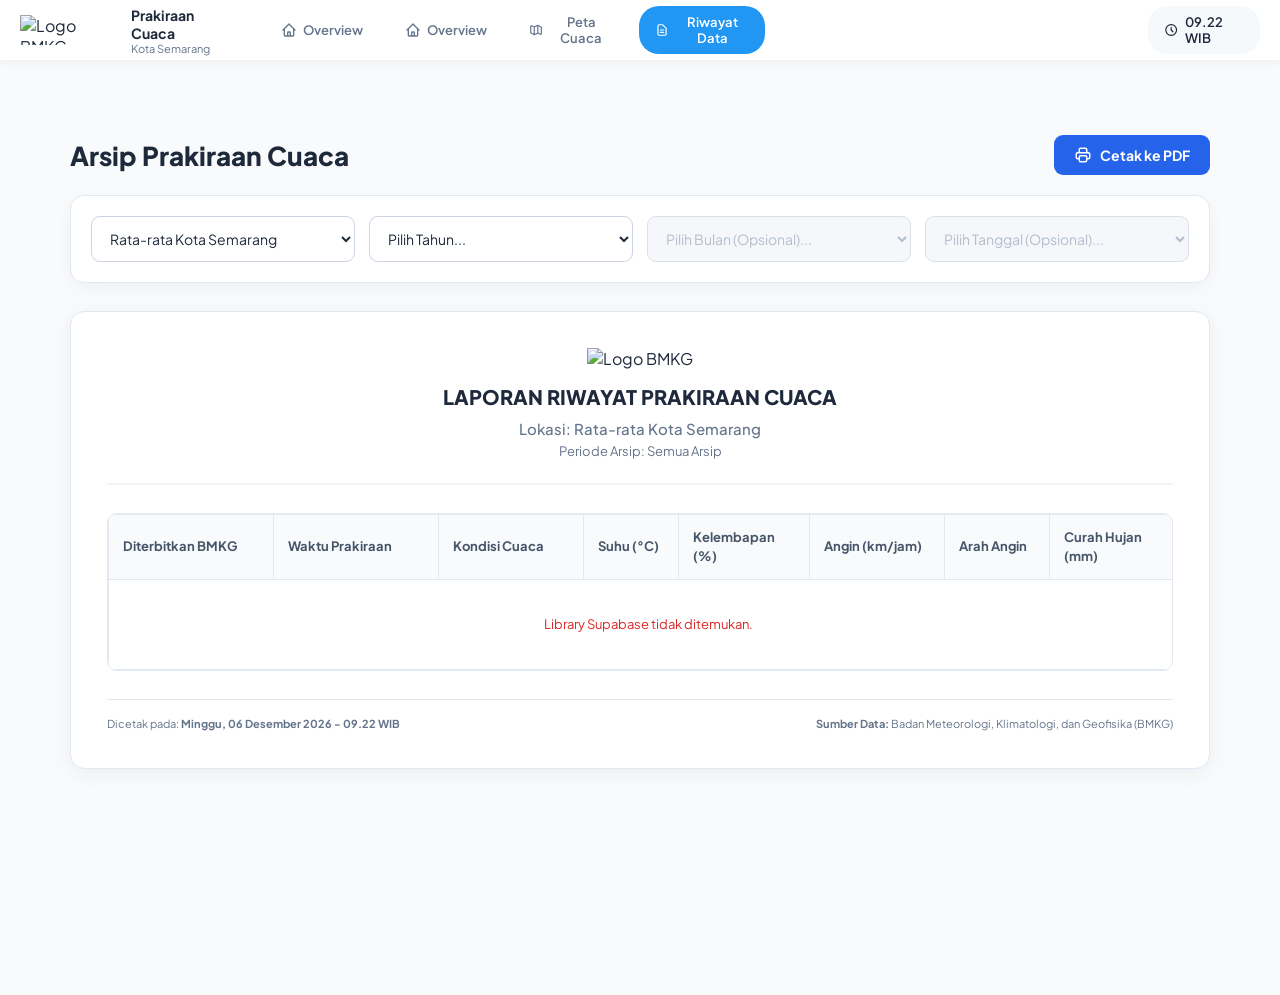
==== commit c221e778: "Update data.html" ====
--- a/data.html
+++ b/data.html
@@ -1,4020 +1,2092 @@
 <!DOCTYPE html>
 
-
-
 <html lang="id" data-theme="light">
 
-
-
 <head>
 
-
-
-    <meta charset="UTF-8">
-
-
-
-    <meta
-
-        name="viewport"
-
-        content="width=device-width, initial-scale=1.0"
-
-    >
-
-
-
-    <title>
-
-        Riwayat Data Cuaca - WebGIS Semarang
-
-    </title>
-
-
-
-
-
-    <!-- =====================================================
-
-         FONT
-
-         ===================================================== -->
-
-
-
-    <link
-
-        rel="preconnect"
-
-        href="https://fonts.googleapis.com"
-
-    >
-
-
-
-    <link
-
-        rel="preconnect"
-
-        href="https://fonts.gstatic.com"
-
-        crossorigin
-
-    >
-
-
-
-    <link
-
-        href="https://fonts.googleapis.com/css2?family=Plus+Jakarta+Sans:wght@400;500;600;700;800&display=swap"
-
-        rel="stylesheet"
-
-    >
-
-
-
-
-
-    <!-- =====================================================
-
-         CSS UTAMA PROJECT
-
-         ===================================================== -->
-
-
-
-    <link
-
-        rel="stylesheet"
-
-        href="style.css"
-
-    >
-
-
-
-
-
-    <!-- =====================================================
-
-         CSS KHUSUS HALAMAN RIWAYAT
-
-         ===================================================== -->
-
-
-
-    <style>
-
-
-
-        /* =====================================================
-
-           RESET HALAMAN RIWAYAT
-
-
-
-           style.css halaman peta memakai overflow hidden.
-
-           Halaman riwayat harus bisa scroll vertikal.
-
-           ===================================================== */
-
-
-
-        html,
-
-        body {
-
-
-
-            width: 100%;
-
-
-
-            min-height: 100%;
-
-
-
-            height: auto !important;
-
-
-
-            margin: 0;
-
-
-
-            padding: 0;
-
-
-
-            overflow-x: hidden !important;
-
-
-
-            overflow-y: auto !important;
-
-
-
-            font-family:
-
-                'Plus Jakarta Sans',
-
-                sans-serif;
-
-
-
-            background:
-
-                #f8fafc;
-
-
-
-            color:
-
-                #1e293b;
-
-        }
-
-
-
-
-
-        * {
-
-            box-sizing: border-box;
-
-        }
-
-
-
-
-
-        /* =====================================================
-
-           NAVBAR
-
-           ===================================================== */
-
-
-
-        .top-navbar {
-
-
-
-            position: sticky !important;
-
-
-
-            top: 0;
-
-
-
-            z-index: 3000;
-
-
-
-            width: 100%;
-
-        }
-
-
-
-
-
-        /* =====================================================
-
-           CONTAINER HALAMAN
-
-           ===================================================== */
-
-
-
-        .data-container {
-
-
-
-            width:
-
-                calc(100% - 40px);
-
-
-
-            max-width:
-
-                1200px;
-
-
-
-            min-height:
-
-                calc(100vh - 80px);
-
-
-
-            height:
-
-                auto;
-
-
-
-            margin:
-
-                45px auto 70px auto;
-
-
-
-            padding:
-
-                30px;
-
-
-
-            overflow:
-
-                visible;
-
-        }
-
-
-
-
-
-        /* =====================================================
-
-           HEADER ATAS
-
-           ===================================================== */
-
-
-
-        .header-action {
-
-
-
-            display:
-
-                flex;
-
-
-
-            justify-content:
-
-                space-between;
-
-
-
-            align-items:
-
-                center;
-
-
-
-            gap:
-
-                20px;
-
-
-
-            margin-bottom:
-
-                20px;
-
-        }
-
-
-
-
-
-        .header-action h2 {
-
-
-
-            margin:
-
-                0;
-
-
-
-            font-size:
-
-                26px;
-
-
-
-            font-weight:
-
-                800;
-
-
-
-            color:
-
-                #1e293b;
-
-        }
-
-
-
-
-
-        /* =====================================================
-
-           BUTTON PDF
-
-           ===================================================== */
-
-
-
-        .btn-print {
-
-
-
-            display:
-
-                flex;
-
-
-
-            align-items:
-
-                center;
-
-
-
-            justify-content:
-
-                center;
-
-
-
-            gap:
-
-                8px;
-
-
-
-            padding:
-
-                11px 20px;
-
-
-
-            border:
-
-                none;
-
-
-
-            border-radius:
-
-                9px;
-
-
-
-            background:
-
-                #2563eb;
-
-
-
-            color:
-
-                #ffffff;
-
-
-
-            font-family:
-
-                inherit;
-
-
-
-            font-size:
-
-                14px;
-
-
-
-            font-weight:
-
-                700;
-
-
-
-            white-space:
-
-                nowrap;
-
-
-
-            cursor:
-
-                pointer;
-
-
-
-            transition:
-
-                transform .2s ease,
-
-                background-color .2s ease,
-
-                box-shadow .2s ease;
-
-        }
-
-
-
-
-
-        .btn-print:hover {
-
-
-
-            background:
-
-                #1d4ed8;
-
-
-
-            transform:
-
-                translateY(-1px);
-
-
-
-            box-shadow:
-
-                0 6px 18px
-
-                rgba(37, 99, 235, .24);
-
-        }
-
-
-
-
-
-        /* =====================================================
-
-           FILTER CARD
-
-           ===================================================== */
-
-
-
-        .filter-card {
-
-
-
-            display:
-
-                grid;
-
-
-
-            grid-template-columns:
-
-                repeat(4, minmax(0, 1fr));
-
-
-
-            gap:
-
-                14px;
-
-
-
-            padding:
-
-                20px;
-
-
-
-            margin-bottom:
-
-                28px;
-
-
-
-            border:
-
-                1px solid #e2e8f0;
-
-
-
-            border-radius:
-
-                14px;
-
-
-
-            background:
-
-                #ffffff;
-
-
-
-            box-shadow:
-
-                0 5px 20px
-
-                rgba(15, 23, 42, .04);
-
-        }
-
-
-
-
-
-        .filter-card select {
-
-
-
-            width:
-
-                100%;
-
-
-
-            min-width:
-
-                0;
-
-
-
-            padding:
-
-                12px 14px;
-
-
-
-            border:
-
-                1px solid #cbd5e1;
-
-
-
-            border-radius:
-
-                9px;
-
-
-
-            outline:
-
-                none;
-
-
-
-            background:
-
-                #ffffff;
-
-
-
-            color:
-
-                #1e293b;
-
-
-
-            font-family:
-
-                inherit;
-
-
-
-            font-size:
-
-                14px;
-
-
-
-            cursor:
-
-                pointer;
-
-
-
-            transition:
-
-                border-color .2s ease,
-
-                box-shadow .2s ease,
-
-                background-color .3s ease,
-
-                color .3s ease;
-
-        }
-
-
-
-
-
-        .filter-card select:focus {
-
-
-
-            border-color:
-
-                #3b82f6;
-
-
-
-            box-shadow:
-
-                0 0 0 3px
-
-                rgba(59, 130, 246, .12);
-
-        }
-
-
-
-
-
-        .filter-card select:disabled {
-
-
-
-            background:
-
-                #f1f5f9;
-
-
-
-            color:
-
-                #94a3b8;
-
-
-
-            cursor:
-
-                not-allowed;
-
-        }
-
-
-
-
-
-        /* =====================================================
-
-           KARTU LAPORAN
-
-           ===================================================== */
-
-
-
-        .table-card {
-
-
-
-            width:
-
-                100%;
-
-
-
-            padding:
-
-                36px;
-
-
-
-            border:
-
-                1px solid #e2e8f0;
-
-
-
-            border-radius:
-
-                14px;
-
-
-
-            background:
-
-                #ffffff;
-
-
-
-            box-shadow:
-
-                0 5px 22px
-
-                rgba(15, 23, 42, .05);
-
-
-
-            overflow:
-
-                visible;
-
-        }
-
-
-
-
-
-        /* =====================================================
-
-           HEADER LAPORAN
-
-           ===================================================== */
-
-
-
-        .table-header {
-
-
-
-            text-align:
-
-                center;
-
-
-
-            padding-bottom:
-
-                24px;
-
-
-
-            margin-bottom:
-
-                28px;
-
-
-
-            border-bottom:
-
-                2px solid #f1f5f9;
-
-        }
-
-
-
-
-
-        .table-header img {
-
-
-
-            height:
-
-                62px;
-
-
-
-            width:
-
-                auto;
-
-
-
-            margin-bottom:
-
-                12px;
-
-        }
-
-
-
-
-
-        .table-header h3 {
-
-
-
-            margin:
-
-                3px 0 10px 0;
-
-
-
-            color:
-
-                #1e293b;
-
-
-
-            font-size:
-
-                20px;
-
-
-
-            font-weight:
-
-                800;
-
-        }
-
-
-
-
-
-        #label-lokasi {
-
-
-
-            margin:
-
-                0;
-
-
-
-            color:
-
-                #64748b;
-
-
-
-            font-size:
-
-                15px;
-
-
-
-            font-weight:
-
-                500;
-
-        }
-
-
-
-
-
-        #label-waktu {
-
-
-
-            margin:
-
-                5px 0 0 0;
-
-
-
-            color:
-
-                #64748b;
-
-
-
-            font-size:
-
-                13px;
-
-        }
-
-
-
-
-
-        /* =====================================================
-
-           WRAPPER TABEL
-
-
-
-           Scroll halaman tetap normal.
-
-           Horizontal scroll hanya saat layar terlalu sempit.
-
-           ===================================================== */
-
-
-
-        .table-scroll-wrapper {
-
-
-
-            width:
-
-                100%;
-
-
-
-            max-height:
-
-                none;
-
-
-
-            overflow-x:
-
-                auto;
-
-
-
-            overflow-y:
-
-                visible;
-
-
-
-            border:
-
-                1px solid #e2e8f0;
-
-
-
-            border-radius:
-
-                10px;
-
-
-
-            -webkit-overflow-scrolling:
-
-                touch;
-
-        }
-
-
-
-
-
-        /* =====================================================
-
-           TABEL
-
-           ===================================================== */
-
-
-
-        #tabel-cuaca {
-
-
-
-            width:
-
-                100%;
-
-
-
-            min-width:
-
-                1080px;
-
-
-
-            margin:
-
-                0;
-
-
-
-            border-collapse:
-
-                collapse;
-
-
-
-            background:
-
-                #ffffff;
-
-        }
-
-
-
-
-
-        #tabel-cuaca th,
-
-        #tabel-cuaca td {
-
-
-
-            padding:
-
-                13px 14px;
-
-
-
-            border:
-
-                1px solid #e2e8f0;
-
-
-
-            text-align:
-
-                left;
-
-
-
-            vertical-align:
-
-                middle;
-
-
-
-            font-size:
-
-                13px;
-
-
-
-            line-height:
-
-                1.45;
-
-        }
-
-
-
-
-
-        #tabel-cuaca th {
-
-
-
-            position:
-
-                sticky;
-
-
-
-            top:
-
-                0;
-
-
-
-            z-index:
-
-                5;
-
-
-
-            background:
-
-                #f8fafc;
-
-
-
-            color:
-
-                #475569;
-
-
-
-            font-weight:
-
-                700;
-
-
-
-            white-space:
-
-                normal;
-
-        }
-
-
-
-
-
-        #tabel-cuaca td {
-
-
-
-            color:
-
-                #334155;
-
-
-
-            background:
-
-                #ffffff;
-
-        }
-
-
-
-
-
-        #tabel-cuaca tbody tr:nth-child(even) td {
-
-
-
-            background:
-
-                #fbfdff;
-
-        }
-
-
-
-
-
-        #tabel-cuaca tbody tr {
-
-
-
-            transition:
-
-                background-color .2s ease;
-
-        }
-
-
-
-
-
-        #tabel-cuaca tbody tr:hover td {
-
-
-
-            background:
-
-                #f1f5f9;
-
-        }
-
-
-
-
-
-        /* =====================================================
-
-           LEBAR KOLOM
-
-           ===================================================== */
-
-
-
-        #tabel-cuaca th:nth-child(1) {
-
-            min-width: 165px;
-
-        }
-
-
-
-        #tabel-cuaca th:nth-child(2) {
-
-            min-width: 165px;
-
-        }
-
-
-
-        #tabel-cuaca th:nth-child(3) {
-
-            min-width: 145px;
-
-        }
-
-
-
-        #tabel-cuaca th:nth-child(4) {
-
-            min-width: 95px;
-
-        }
-
-
-
-        #tabel-cuaca th:nth-child(5) {
-
-            min-width: 115px;
-
-        }
-
-
-
-        #tabel-cuaca th:nth-child(6) {
-
-            min-width: 135px;
-
-        }
-
-
-
-        #tabel-cuaca th:nth-child(7) {
-
-            min-width: 105px;
-
-        }
-
-
-
-        #tabel-cuaca th:nth-child(8) {
-
-            min-width: 125px;
-
-        }
-
-
-
-
-
-        /* =====================================================
-
-           SCROLLBAR TABEL
-
-           ===================================================== */
-
-
-
-        .table-scroll-wrapper::-webkit-scrollbar {
-
-
-
-            width:
-
-                9px;
-
-
-
-            height:
-
-                9px;
-
-        }
-
-
-
-
-
-        .table-scroll-wrapper::-webkit-scrollbar-track {
-
-
-
-            background:
-
-                #f1f5f9;
-
-        }
-
-
-
-
-
-        .table-scroll-wrapper::-webkit-scrollbar-thumb {
-
-
-
-            background:
-
-                #cbd5e1;
-
-
-
-            border-radius:
-
-                20px;
-
-        }
-
-
-
-
-
-        .table-scroll-wrapper::-webkit-scrollbar-thumb:hover {
-
-
-
-            background:
-
-                #94a3b8;
-
-        }
-
-
-
-
-
-        /* =====================================================
-
-           FOOTER LAPORAN
-
-           ===================================================== */
-
-
-
-        .print-footer {
-
-
-
-            display:
-
-                flex;
-
-
-
-            justify-content:
-
-                space-between;
-
-
-
-            align-items:
-
-                flex-end;
-
-
-
-            gap:
-
-                20px;
-
-
-
-            margin-top:
-
-                28px;
-
-
-
-            padding-top:
-
-                16px;
-
-
-
-            border-top:
-
-                1px solid #e2e8f0;
-
-
-
-            color:
-
-                #64748b;
-
-
-
-            font-size:
-
-                11px;
-
-
-
-            line-height:
-
-                1.5;
-
-        }
-
-
-
-
-
-        /* =====================================================
-
-           RESPONSIVE
-
-           ===================================================== */
-
-
-
-        @media (
-
-            max-width: 950px
-
-        ) {
-
-
-
-            .filter-card {
-
-
-
-                grid-template-columns:
-
-                    repeat(
-
-                        2,
-
-                        minmax(0, 1fr)
-
-                    );
-
-            }
-
-
-
-
-
-            .data-container {
-
-
-
-                width:
-
-                    calc(100% - 20px);
-
-
-
-                padding:
-
-                    20px;
-
-
-
-                margin-top:
-
-                    30px;
-
-            }
-
-
-
-
-
-            .table-card {
-
-
-
-                padding:
-
-                    24px;
-
-            }
-
-        }
-
-
-
-
-
-        @media (
-
-            max-width: 600px
-
-        ) {
-
-
-
-            .filter-card {
-
-
-
-                grid-template-columns:
-
-                    1fr;
-
-            }
-
-
-
-
-
-            .header-action {
-
-
-
-                flex-direction:
-
-                    column;
-
-
-
-                align-items:
-
-                    flex-start;
-
-            }
-
-
-
-
-
-            .btn-print {
-
-
-
-                width:
-
-                    100%;
-
-            }
-
-
-
-
-
-            .print-footer {
-
-
-
-                flex-direction:
-
-                    column;
-
-
-
-                align-items:
-
-                    flex-start;
-
-            }
-
-        }
-
-
-
-
-
-        /* =====================================================
-
-           =====================================================
-
-
-
-           DARK MODE OTOMATIS
-
-
-
-           theme.js akan memberikan:
-
-           html[data-theme="dark"]
-
-
-
-           =====================================================
-
-           ===================================================== */
-
-
-
-
-
-        html[data-theme="dark"],
-
-        html[data-theme="dark"] body {
-
-
-
-            background:
-
-                #08111f !important;
-
-
-
-            color:
-
-                #e5edf7;
-
-        }
-
-
-
-
-
-        /* =====================================================
-
-           NAVBAR DARK
-
-           ===================================================== */
-
-
-
-        html[data-theme="dark"]
-
-        .top-navbar {
-
-
-
-            background:
-
-                rgba(
-
-                    15,
-
-                    23,
-
-                    42,
-
-                    .97
-
-                );
-
-
-
-            border-bottom:
-
-                1px solid #334155;
-
-
-
-            box-shadow:
-
-                0 5px 20px
-
-                rgba(
-
-                    0,
-
-                    0,
-
-                    0,
-
-                    .30
-
-                );
-
-        }
-
-
-
-
-
-        html[data-theme="dark"]
-
-        .brand-title {
-
-
-
-            color:
-
-                #f1f5f9;
-
-        }
-
-
-
-
-
-        html[data-theme="dark"]
-
-        .brand-subtitle {
-
-
-
-            color:
-
-                #94a3b8;
-
-        }
-
-
-
-
-
-        html[data-theme="dark"]
-
-        .nav-tab {
-
-
-
-            color:
-
-                #94a3b8;
-
-        }
-
-
-
-
-
-        html[data-theme="dark"]
-
-        .nav-tab:hover {
-
-
-
-            color:
-
-                #e2e8f0;
-
-        }
-
-
-
-
-
-        html[data-theme="dark"]
-
-        .nav-tab.active {
-
-
-
-            background:
-
-                #2196f3;
-
-
-
-            color:
-
-                #ffffff;
-
-        }
-
-
-
-
-
-        html[data-theme="dark"]
-
-        .nav-clock {
-
-
-
-            background:
-
-                #172033;
-
-
-
-            color:
-
-                #e5edf7;
-
-        }
-
-
-
-
-
-        /* =====================================================
-
-           HEADER DARK
-
-           ===================================================== */
-
-
-
-        html[data-theme="dark"]
-
-        .header-action h2 {
-
-
-
-            color:
-
-                #f1f5f9;
-
-        }
-
-
-
-
-
-        /* =====================================================
-
-           FILTER DARK
-
-           ===================================================== */
-
-
-
-        html[data-theme="dark"]
-
-        .filter-card {
-
-
-
-            background:
-
-                #111827;
-
-
-
-            border-color:
-
-                #334155;
-
-
-
-            box-shadow:
-
-                0 8px 30px
-
-                rgba(
-
-                    0,
-
-                    0,
-
-                    0,
-
-                    .28
-
-                );
-
-        }
-
-
-
-
-
-        html[data-theme="dark"]
-
-        .filter-card select {
-
-
-
-            background:
-
-                #172033;
-
-
-
-            border-color:
-
-                #475569;
-
-
-
-            color:
-
-                #e5edf7;
-
-
-
-            color-scheme:
-
-                dark;
-
-        }
-
-
-
-
-
-        html[data-theme="dark"]
-
-        .filter-card select:focus {
-
-
-
-            border-color:
-
-                #60a5fa;
-
-
-
-            box-shadow:
-
-                0 0 0 3px
-
-                rgba(
-
-                    96,
-
-                    165,
-
-                    250,
-
-                    .15
-
-                );
-
-        }
-
-
-
-
-
-        html[data-theme="dark"]
-
-        .filter-card select:disabled {
-
-
-
-            background:
-
-                #0f172a;
-
-
-
-            border-color:
-
-                #334155;
-
-
-
-            color:
-
-                #64748b;
-
-        }
-
-
-
-
-
-        /* =====================================================
-
-           BUTTON DARK
-
-           ===================================================== */
-
-
-
-        html[data-theme="dark"]
-
-        .btn-print {
-
-
-
-            background:
-
-                #2563eb;
-
-
-
-            color:
-
-                #ffffff;
-
-
-
-            box-shadow:
-
-                0 6px 18px
-
-                rgba(
-
-                    37,
-
-                    99,
-
-                    235,
-
-                    .20
-
-                );
-
-        }
-
-
-
-
-
-        html[data-theme="dark"]
-
-        .btn-print:hover {
-
-
-
-            background:
-
-                #3b82f6;
-
-        }
-
-
-
-
-
-        /* =====================================================
-
-           REPORT CARD DARK
-
-           ===================================================== */
-
-
-
-        html[data-theme="dark"]
-
-        .table-card {
-
-
-
-            background:
-
-                #111827;
-
-
-
-            border-color:
-
-                #334155;
-
-
-
-            box-shadow:
-
-                0 10px 35px
-
-                rgba(
-
-                    0,
-
-                    0,
-
-                    0,
-
-                    .32
-
-                );
-
-        }
-
-
-
-
-
-        html[data-theme="dark"]
-
-        .table-header {
-
-
-
-            border-bottom-color:
-
-                #334155;
-
-        }
-
-
-
-
-
-        html[data-theme="dark"]
-
-        .table-header h3 {
-
-
-
-            color:
-
-                #f1f5f9;
-
-        }
-
-
-
-
-
-        html[data-theme="dark"]
-
-        #label-lokasi,
-
-
-
-        html[data-theme="dark"]
-
-        #label-waktu {
-
-
-
-            color:
-
-                #94a3b8 !important;
-
-        }
-
-
-
-
-
-        /* =====================================================
-
-           TABLE DARK
-
-           ===================================================== */
-
-
-
-        html[data-theme="dark"]
-
-        .table-scroll-wrapper {
-
-
-
-            border-color:
-
-                #334155;
-
-        }
-
-
-
-
-
-        html[data-theme="dark"]
-
-        #tabel-cuaca {
-
-
-
-            background:
-
-                #111827;
-
-        }
-
-
-
-
-
-        html[data-theme="dark"]
-
-        #tabel-cuaca th {
-
-
-
-            background:
-
-                #172033;
-
-
-
-            border-color:
-
-                #334155;
-
-
-
-            color:
-
-                #e5edf7;
-
-        }
-
-
-
-
-
-        html[data-theme="dark"]
-
-        #tabel-cuaca td {
-
-
-
-            background:
-
-                #111827;
-
-
-
-            border-color:
-
-                #334155;
-
-
-
-            color:
-
-                #dbe5f1;
-
-        }
-
-
-
-
-
-        html[data-theme="dark"]
-
-        #tabel-cuaca tbody
-
-        tr:nth-child(even) td {
-
-
-
-            background:
-
-                #162032;
-
-        }
-
-
-
-
-
-        html[data-theme="dark"]
-
-        #tabel-cuaca tbody
-
-        tr:hover td {
-
-
-
-            background:
-
-                #1e293b;
-
-        }
-
-
-
-
-
-        /* =====================================================
-
-           FOOTER DARK
-
-           ===================================================== */
-
-
-
-        html[data-theme="dark"]
-
-        .print-footer {
-
-
-
-            border-top-color:
-
-                #334155;
-
-
-
-            color:
-
-                #94a3b8;
-
-        }
-
-
-
-
-
-        /* =====================================================
-
-           SCROLLBAR DARK
-
-           ===================================================== */
-
-
-
-        html[data-theme="dark"]
-
-        .table-scroll-wrapper::-webkit-scrollbar-track {
-
-
-
-            background:
-
-                #0f172a;
-
-        }
-
-
-
-
-
-        html[data-theme="dark"]
-
-        .table-scroll-wrapper::-webkit-scrollbar-thumb {
-
-
-
-            background:
-
-                #475569;
-
-        }
-
-
-
-
-
-        html[data-theme="dark"]
-
-        .table-scroll-wrapper::-webkit-scrollbar-thumb:hover {
-
-
-
-            background:
-
-                #64748b;
-
-        }
-
-
-
-
-
-        /* =====================================================
-
-           TRANSITION LIGHT <-> DARK
-
-           ===================================================== */
-
-
-
-        body,
-
-
-
-        .top-navbar,
-
-
-
-        .filter-card,
-
-
-
-        .table-card,
-
-
-
-        .filter-card select,
-
-
-
-        #tabel-cuaca,
-
-
-
-        #tabel-cuaca th,
-
-
-
-        #tabel-cuaca td,
-
-
-
-        .nav-clock {
-
-
-
-            transition:
-
-                background-color .35s ease,
-
-                color .35s ease,
-
-                border-color .35s ease,
-
-                box-shadow .35s ease;
-
-        }
-
-
-
-
-
-        /* =====================================================
-
-           PRINT BROWSER
-
-
-
-           Walaupun web sedang DARK,
-
-           kalau diprint manual hasil tetap putih.
-
-           PDF utama tetap ditangani jsPDF di data.js.
-
-           ===================================================== */
-
-
-
-        @media print {
-
-
-
-            html,
-
-            body {
-
-
-
-                width:
-
-                    100% !important;
-
-
-
-                background:
-
-                    #ffffff !important;
-
-
-
-                color:
-
-                    #1e293b !important;
-
-
-
-                overflow:
-
-                    visible !important;
-
-            }
-
-
-
-
-
-            .top-navbar,
-
-            .header-action,
-
-            .filter-card {
-
-
-
-                display:
-
-                    none !important;
-
-            }
-
-
-
-
-
-            .data-container {
-
-
-
-                width:
-
-                    100% !important;
-
-
-
-                max-width:
-
-                    none !important;
-
-
-
-                margin:
-
-                    0 !important;
-
-
-
-                padding:
-
-                    0 !important;
-
-            }
-
-
-
-
-
-            .table-card {
-
-
-
-                background:
-
-                    #ffffff !important;
-
-
-
-                color:
-
-                    #1e293b !important;
-
-
-
-                border:
-
-                    none !important;
-
-
-
-                box-shadow:
-
-                    none !important;
-
-            }
-
-
-
-
-
-            .table-scroll-wrapper {
-
-
-
-                overflow:
-
-                    visible !important;
-
-
-
-                border:
-
-                    none !important;
-
-            }
-
-
-
-
-
-            #tabel-cuaca {
-
-
-
-                min-width:
-
-                    0 !important;
-
-
-
-                background:
-
-                    #ffffff !important;
-
-            }
-
-
-
-
-
-            #tabel-cuaca th {
-
-
-
-                position:
-
-                    static !important;
-
-
-
-                background:
-
-                    #f1f5f9 !important;
-
-
-
-                color:
-
-                    #1e293b !important;
-
-
-
-                border-color:
-
-                    #cbd5e1 !important;
-
-            }
-
-
-
-
-
-            #tabel-cuaca td {
-
-
-
-                background:
-
-                    #ffffff !important;
-
-
-
-                color:
-
-                    #334155 !important;
-
-
-
-                border-color:
-
-                    #cbd5e1 !important;
-
-            }
-
-
-
-
-
-            #tabel-cuaca tr {
-
-
-
-                break-inside:
-
-                    avoid;
-
-
-
-                page-break-inside:
-
-                    avoid;
-
-            }
-
-
-
-
-
-            .print-footer {
-
-
-
-                color:
-
-                    #64748b !important;
-
-
-
-                border-color:
-
-                    #cbd5e1 !important;
-
-            }
-
-        }
-
-
-
-    </style>
-
-
+    <meta charset="UTF-8">
+
+    <meta
+        name="viewport"
+        content="width=device-width, initial-scale=1.0"
+    >
+
+    <title>
+        Riwayat Data Cuaca - WebGIS Semarang
+    </title>
+
+
+    <!-- =====================================================
+         FONT
+         ===================================================== -->
+
+    <link
+        rel="preconnect"
+        href="https://fonts.googleapis.com"
+    >
+
+    <link
+        rel="preconnect"
+        href="https://fonts.gstatic.com"
+        crossorigin
+    >
+
+    <link
+        href="https://fonts.googleapis.com/css2?family=Plus+Jakarta+Sans:wght@400;500;600;700;800&display=swap"
+        rel="stylesheet"
+    >
+
+
+    <!-- =====================================================
+         CSS UTAMA PROJECT
+         ===================================================== -->
+
+    <link
+        rel="stylesheet"
+        href="style.css"
+    >
+
+
+    <!-- =====================================================
+         CSS KHUSUS HALAMAN RIWAYAT
+         ===================================================== -->
+
+    <style>
+
+        /* =====================================================
+           RESET HALAMAN RIWAYAT
+
+           style.css halaman peta memakai overflow hidden.
+           Halaman riwayat harus bisa scroll vertikal.
+           ===================================================== */
+
+        html,
+        body {
+
+            width: 100%;
+
+            min-height: 100%;
+
+            height: auto !important;
+
+            margin: 0;
+
+            padding: 0;
+
+            overflow-x: hidden !important;
+
+            overflow-y: auto !important;
+
+            font-family:
+                'Plus Jakarta Sans',
+                sans-serif;
+
+            background:
+                #f8fafc;
+
+            color:
+                #1e293b;
+        }
+
+
+        * {
+            box-sizing: border-box;
+        }
+
+
+        /* =====================================================
+           NAVBAR
+           ===================================================== */
+
+        .top-navbar {
+
+            position: sticky !important;
+
+            top: 0;
+
+            z-index: 3000;
+
+            width: 100%;
+        }
+
+
+        /* =====================================================
+           CONTAINER HALAMAN
+           ===================================================== */
+
+        .data-container {
+
+            width:
+                calc(100% - 40px);
+
+            max-width:
+                1200px;
+
+            min-height:
+                calc(100vh - 80px);
+
+            height:
+                auto;
+
+            margin:
+                45px auto 70px auto;
+
+            padding:
+                30px;
+
+            overflow:
+                visible;
+        }
+
+
+        /* =====================================================
+           HEADER ATAS
+           ===================================================== */
+
+        .header-action {
+
+            display:
+                flex;
+
+            justify-content:
+                space-between;
+
+            align-items:
+                center;
+
+            gap:
+                20px;
+
+            margin-bottom:
+                20px;
+        }
+
+
+        .header-action h2 {
+
+            margin:
+                0;
+
+            font-size:
+                26px;
+
+            font-weight:
+                800;
+
+            color:
+                #1e293b;
+        }
+
+
+        /* =====================================================
+           BUTTON PDF
+           ===================================================== */
+
+        .btn-print {
+
+            display:
+                flex;
+
+            align-items:
+                center;
+
+            justify-content:
+                center;
+
+            gap:
+                8px;
+
+            padding:
+                11px 20px;
+
+            border:
+                none;
+
+            border-radius:
+                9px;
+
+            background:
+                #2563eb;
+
+            color:
+                #ffffff;
+
+            font-family:
+                inherit;
+
+            font-size:
+                14px;
+
+            font-weight:
+                700;
+
+            white-space:
+                nowrap;
+
+            cursor:
+                pointer;
+
+            transition:
+                transform .2s ease,
+                background-color .2s ease,
+                box-shadow .2s ease;
+        }
+
+
+        .btn-print:hover {
+
+            background:
+                #1d4ed8;
+
+            transform:
+                translateY(-1px);
+
+            box-shadow:
+                0 6px 18px
+                rgba(37, 99, 235, .24);
+        }
+
+
+        /* =====================================================
+           FILTER CARD
+           ===================================================== */
+
+        .filter-card {
+
+            display:
+                grid;
+
+            grid-template-columns:
+                repeat(4, minmax(0, 1fr));
+
+            gap:
+                14px;
+
+            padding:
+                20px;
+
+            margin-bottom:
+                28px;
+
+            border:
+                1px solid #e2e8f0;
+
+            border-radius:
+                14px;
+
+            background:
+                #ffffff;
+
+            box-shadow:
+                0 5px 20px
+                rgba(15, 23, 42, .04);
+        }
+
+
+        .filter-card select {
+
+            width:
+                100%;
+
+            min-width:
+                0;
+
+            padding:
+                12px 14px;
+
+            border:
+                1px solid #cbd5e1;
+
+            border-radius:
+                9px;
+
+            outline:
+                none;
+
+            background:
+                #ffffff;
+
+            color:
+                #1e293b;
+
+            font-family:
+                inherit;
+
+            font-size:
+                14px;
+
+            cursor:
+                pointer;
+
+            transition:
+                border-color .2s ease,
+                box-shadow .2s ease,
+                background-color .3s ease,
+                color .3s ease;
+        }
+
+
+        .filter-card select:focus {
+
+            border-color:
+                #3b82f6;
+
+            box-shadow:
+                0 0 0 3px
+                rgba(59, 130, 246, .12);
+        }
+
+
+        .filter-card select:disabled {
+
+            background:
+                #f1f5f9;
+
+            color:
+                #94a3b8;
+
+            cursor:
+                not-allowed;
+        }
+
+
+        /* =====================================================
+           KARTU LAPORAN
+           ===================================================== */
+
+        .table-card {
+
+            width:
+                100%;
+
+            padding:
+                36px;
+
+            border:
+                1px solid #e2e8f0;
+
+            border-radius:
+                14px;
+
+            background:
+                #ffffff;
+
+            box-shadow:
+                0 5px 22px
+                rgba(15, 23, 42, .05);
+
+            overflow:
+                visible;
+        }
+
+
+        /* =====================================================
+           HEADER LAPORAN
+           ===================================================== */
+
+        .table-header {
+
+            text-align:
+                center;
+
+            padding-bottom:
+                24px;
+
+            margin-bottom:
+                28px;
+
+            border-bottom:
+                2px solid #f1f5f9;
+        }
+
+
+        .table-header img {
+
+            height:
+                62px;
+
+            width:
+                auto;
+
+            margin-bottom:
+                12px;
+        }
+
+
+        .table-header h3 {
+
+            margin:
+                3px 0 10px 0;
+
+            color:
+                #1e293b;
+
+            font-size:
+                20px;
+
+            font-weight:
+                800;
+        }
+
+
+        #label-lokasi {
+
+            margin:
+                0;
+
+            color:
+                #64748b;
+
+            font-size:
+                15px;
+
+            font-weight:
+                500;
+        }
+
+
+        #label-waktu {
+
+            margin:
+                5px 0 0 0;
+
+            color:
+                #64748b;
+
+            font-size:
+                13px;
+        }
+
+
+        /* =====================================================
+           WRAPPER TABEL
+
+           Scroll halaman tetap normal.
+           Horizontal scroll hanya saat layar terlalu sempit.
+           ===================================================== */
+
+        .table-scroll-wrapper {
+
+            width:
+                100%;
+
+            max-height:
+                none;
+
+            overflow-x:
+                auto;
+
+            overflow-y:
+                visible;
+
+            border:
+                1px solid #e2e8f0;
+
+            border-radius:
+                10px;
+
+            -webkit-overflow-scrolling:
+                touch;
+        }
+
+
+        /* =====================================================
+           TABEL
+           ===================================================== */
+
+        #tabel-cuaca {
+
+            width:
+                100%;
+
+            min-width:
+                1080px;
+
+            margin:
+                0;
+
+            border-collapse:
+                collapse;
+
+            background:
+                #ffffff;
+        }
+
+
+        #tabel-cuaca th,
+        #tabel-cuaca td {
+
+            padding:
+                13px 14px;
+
+            border:
+                1px solid #e2e8f0;
+
+            text-align:
+                left;
+
+            vertical-align:
+                middle;
+
+            font-size:
+                13px;
+
+            line-height:
+                1.45;
+        }
+
+
+        #tabel-cuaca th {
+
+            position:
+                sticky;
+
+            top:
+                0;
+
+            z-index:
+                5;
+
+            background:
+                #f8fafc;
+
+            color:
+                #475569;
+
+            font-weight:
+                700;
+
+            white-space:
+                normal;
+        }
+
+
+        #tabel-cuaca td {
+
+            color:
+                #334155;
+
+            background:
+                #ffffff;
+        }
+
+
+        #tabel-cuaca tbody tr:nth-child(even) td {
+
+            background:
+                #fbfdff;
+        }
+
+
+        #tabel-cuaca tbody tr {
+
+            transition:
+                background-color .2s ease;
+        }
+
+
+        #tabel-cuaca tbody tr:hover td {
+
+            background:
+                #f1f5f9;
+        }
+
+
+        /* =====================================================
+           LEBAR KOLOM
+           ===================================================== */
+
+        #tabel-cuaca th:nth-child(1) {
+            min-width: 165px;
+        }
+
+        #tabel-cuaca th:nth-child(2) {
+            min-width: 165px;
+        }
+
+        #tabel-cuaca th:nth-child(3) {
+            min-width: 145px;
+        }
+
+        #tabel-cuaca th:nth-child(4) {
+            min-width: 95px;
+        }
+
+        #tabel-cuaca th:nth-child(5) {
+            min-width: 115px;
+        }
+
+        #tabel-cuaca th:nth-child(6) {
+            min-width: 135px;
+        }
+
+        #tabel-cuaca th:nth-child(7) {
+            min-width: 105px;
+        }
+
+        #tabel-cuaca th:nth-child(8) {
+            min-width: 125px;
+        }
+
+
+        /* =====================================================
+           SCROLLBAR TABEL
+           ===================================================== */
+
+        .table-scroll-wrapper::-webkit-scrollbar {
+
+            width:
+                9px;
+
+            height:
+                9px;
+        }
+
+
+        .table-scroll-wrapper::-webkit-scrollbar-track {
+
+            background:
+                #f1f5f9;
+        }
+
+
+        .table-scroll-wrapper::-webkit-scrollbar-thumb {
+
+            background:
+                #cbd5e1;
+
+            border-radius:
+                20px;
+        }
+
+
+        .table-scroll-wrapper::-webkit-scrollbar-thumb:hover {
+
+            background:
+                #94a3b8;
+        }
+
+
+        /* =====================================================
+           FOOTER LAPORAN
+           ===================================================== */
+
+        .print-footer {
+
+            display:
+                flex;
+
+            justify-content:
+                space-between;
+
+            align-items:
+                flex-end;
+
+            gap:
+                20px;
+
+            margin-top:
+                28px;
+
+            padding-top:
+                16px;
+
+            border-top:
+                1px solid #e2e8f0;
+
+            color:
+                #64748b;
+
+            font-size:
+                11px;
+
+            line-height:
+                1.5;
+        }
+
+
+        /* =====================================================
+           RESPONSIVE
+           ===================================================== */
+
+        @media (
+            max-width: 950px
+        ) {
+
+            .filter-card {
+
+                grid-template-columns:
+                    repeat(
+                        2,
+                        minmax(0, 1fr)
+                    );
+            }
+
+
+            .data-container {
+
+                width:
+                    calc(100% - 20px);
+
+                padding:
+                    20px;
+
+                margin-top:
+                    30px;
+            }
+
+
+            .table-card {
+
+                padding:
+                    24px;
+            }
+        }
+
+
+        @media (
+            max-width: 600px
+        ) {
+
+            .filter-card {
+
+                grid-template-columns:
+                    1fr;
+            }
+
+
+            .header-action {
+
+                flex-direction:
+                    column;
+
+                align-items:
+                    flex-start;
+            }
+
+
+            .btn-print {
+
+                width:
+                    100%;
+            }
+
+
+            .print-footer {
+
+                flex-direction:
+                    column;
+
+                align-items:
+                    flex-start;
+            }
+        }
+
+
+        /* =====================================================
+           =====================================================
+
+           DARK MODE OTOMATIS
+
+           theme.js akan memberikan:
+           html[data-theme="dark"]
+
+           =====================================================
+           ===================================================== */
+
+
+        html[data-theme="dark"],
+        html[data-theme="dark"] body {
+
+            background:
+                #08111f !important;
+
+            color:
+                #e5edf7;
+        }
+
+
+        /* =====================================================
+           NAVBAR DARK
+           ===================================================== */
+
+        html[data-theme="dark"]
+        .top-navbar {
+
+            background:
+                rgba(
+                    15,
+                    23,
+                    42,
+                    .97
+                );
+
+            border-bottom:
+                1px solid #334155;
+
+            box-shadow:
+                0 5px 20px
+                rgba(
+                    0,
+                    0,
+                    0,
+                    .30
+                );
+        }
+
+
+        html[data-theme="dark"]
+        .brand-title {
+
+            color:
+                #f1f5f9;
+        }
+
+
+        html[data-theme="dark"]
+        .brand-subtitle {
+
+            color:
+                #94a3b8;
+        }
+
+
+        html[data-theme="dark"]
+        .nav-tab {
+
+            color:
+                #94a3b8;
+        }
+
+
+        html[data-theme="dark"]
+        .nav-tab:hover {
+
+            color:
+                #e2e8f0;
+        }
+
+
+        html[data-theme="dark"]
+        .nav-tab.active {
+
+            background:
+                #2196f3;
+
+            color:
+                #ffffff;
+        }
+
+
+        html[data-theme="dark"]
+        .nav-clock {
+
+            background:
+                #172033;
+
+            color:
+                #e5edf7;
+        }
+
+
+        /* =====================================================
+           HEADER DARK
+           ===================================================== */
+
+        html[data-theme="dark"]
+        .header-action h2 {
+
+            color:
+                #f1f5f9;
+        }
+
+
+        /* =====================================================
+           FILTER DARK
+           ===================================================== */
+
+        html[data-theme="dark"]
+        .filter-card {
+
+            background:
+                #111827;
+
+            border-color:
+                #334155;
+
+            box-shadow:
+                0 8px 30px
+                rgba(
+                    0,
+                    0,
+                    0,
+                    .28
+                );
+        }
+
+
+        html[data-theme="dark"]
+        .filter-card select {
+
+            background:
+                #172033;
+
+            border-color:
+                #475569;
+
+            color:
+                #e5edf7;
+
+            color-scheme:
+                dark;
+        }
+
+
+        html[data-theme="dark"]
+        .filter-card select:focus {
+
+            border-color:
+                #60a5fa;
+
+            box-shadow:
+                0 0 0 3px
+                rgba(
+                    96,
+                    165,
+                    250,
+                    .15
+                );
+        }
+
+
+        html[data-theme="dark"]
+        .filter-card select:disabled {
+
+            background:
+                #0f172a;
+
+            border-color:
+                #334155;
+
+            color:
+                #64748b;
+        }
+
+
+        /* =====================================================
+           BUTTON DARK
+           ===================================================== */
+
+        html[data-theme="dark"]
+        .btn-print {
+
+            background:
+                #2563eb;
+
+            color:
+                #ffffff;
+
+            box-shadow:
+                0 6px 18px
+                rgba(
+                    37,
+                    99,
+                    235,
+                    .20
+                );
+        }
+
+
+        html[data-theme="dark"]
+        .btn-print:hover {
+
+            background:
+                #3b82f6;
+        }
+
+
+        /* =====================================================
+           REPORT CARD DARK
+           ===================================================== */
+
+        html[data-theme="dark"]
+        .table-card {
+
+            background:
+                #111827;
+
+            border-color:
+                #334155;
+
+            box-shadow:
+                0 10px 35px
+                rgba(
+                    0,
+                    0,
+                    0,
+                    .32
+                );
+        }
+
+
+        html[data-theme="dark"]
+        .table-header {
+
+            border-bottom-color:
+                #334155;
+        }
+
+
+        html[data-theme="dark"]
+        .table-header h3 {
+
+            color:
+                #f1f5f9;
+        }
+
+
+        html[data-theme="dark"]
+        #label-lokasi,
+
+        html[data-theme="dark"]
+        #label-waktu {
+
+            color:
+                #94a3b8 !important;
+        }
+
+
+        /* =====================================================
+           TABLE DARK
+           ===================================================== */
+
+        html[data-theme="dark"]
+        .table-scroll-wrapper {
+
+            border-color:
+                #334155;
+        }
+
+
+        html[data-theme="dark"]
+        #tabel-cuaca {
+
+            background:
+                #111827;
+        }
+
+
+        html[data-theme="dark"]
+        #tabel-cuaca th {
+
+            background:
+                #172033;
+
+            border-color:
+                #334155;
+
+            color:
+                #e5edf7;
+        }
+
+
+        html[data-theme="dark"]
+        #tabel-cuaca td {
+
+            background:
+                #111827;
+
+            border-color:
+                #334155;
+
+            color:
+                #dbe5f1;
+        }
+
+
+        html[data-theme="dark"]
+        #tabel-cuaca tbody
+        tr:nth-child(even) td {
+
+            background:
+                #162032;
+        }
+
+
+        html[data-theme="dark"]
+        #tabel-cuaca tbody
+        tr:hover td {
+
+            background:
+                #1e293b;
+        }
+
+
+        /* =====================================================
+           FOOTER DARK
+           ===================================================== */
+
+        html[data-theme="dark"]
+        .print-footer {
+
+            border-top-color:
+                #334155;
+
+            color:
+                #94a3b8;
+        }
+
+
+        /* =====================================================
+           SCROLLBAR DARK
+           ===================================================== */
+
+        html[data-theme="dark"]
+        .table-scroll-wrapper::-webkit-scrollbar-track {
+
+            background:
+                #0f172a;
+        }
+
+
+        html[data-theme="dark"]
+        .table-scroll-wrapper::-webkit-scrollbar-thumb {
+
+            background:
+                #475569;
+        }
+
+
+        html[data-theme="dark"]
+        .table-scroll-wrapper::-webkit-scrollbar-thumb:hover {
+
+            background:
+                #64748b;
+        }
+
+
+        /* =====================================================
+           TRANSITION LIGHT <-> DARK
+           ===================================================== */
+
+        body,
+
+        .top-navbar,
+
+        .filter-card,
+
+        .table-card,
+
+        .filter-card select,
+
+        #tabel-cuaca,
+
+        #tabel-cuaca th,
+
+        #tabel-cuaca td,
+
+        .nav-clock {
+
+            transition:
+                background-color .35s ease,
+                color .35s ease,
+                border-color .35s ease,
+                box-shadow .35s ease;
+        }
+
+
+        /* =====================================================
+           PRINT BROWSER
+
+           Walaupun web sedang DARK,
+           kalau diprint manual hasil tetap putih.
+           PDF utama tetap ditangani jsPDF di data.js.
+           ===================================================== */
+
+        @media print {
+
+            html,
+            body {
+
+                width:
+                    100% !important;
+
+                background:
+                    #ffffff !important;
+
+                color:
+                    #1e293b !important;
+
+                overflow:
+                    visible !important;
+            }
+
+
+            .top-navbar,
+            .header-action,
+            .filter-card {
+
+                display:
+                    none !important;
+            }
+
+
+            .data-container {
+
+                width:
+                    100% !important;
+
+                max-width:
+                    none !important;
+
+                margin:
+                    0 !important;
+
+                padding:
+                    0 !important;
+            }
+
+
+            .table-card {
+
+                background:
+                    #ffffff !important;
+
+                color:
+                    #1e293b !important;
+
+                border:
+                    none !important;
+
+                box-shadow:
+                    none !important;
+            }
+
+
+            .table-scroll-wrapper {
+
+                overflow:
+                    visible !important;
+
+                border:
+                    none !important;
+            }
+
+
+            #tabel-cuaca {
+
+                min-width:
+                    0 !important;
+
+                background:
+                    #ffffff !important;
+            }
+
+
+            #tabel-cuaca th {
+
+                position:
+                    static !important;
+
+                background:
+                    #f1f5f9 !important;
+
+                color:
+                    #1e293b !important;
+
+                border-color:
+                    #cbd5e1 !important;
+            }
+
+
+            #tabel-cuaca td {
+
+                background:
+                    #ffffff !important;
+
+                color:
+                    #334155 !important;
+
+                border-color:
+                    #cbd5e1 !important;
+            }
+
+
+            #tabel-cuaca tr {
+
+                break-inside:
+                    avoid;
+
+                page-break-inside:
+                    avoid;
+            }
+
+
+            .print-footer {
+
+                color:
+                    #64748b !important;
+
+                border-color:
+                    #cbd5e1 !important;
+            }
+        }
+
+    </style>
 
 </head>
 
 
-
-
-
 <body>
 
 
-
-
-
-    <!-- =====================================================
-
-         NAVBAR
-
-         ===================================================== -->
-
-
-
-    <nav class="top-navbar">
-
-
-
-
-
-        <div class="nav-left">
-
-
-
-
-
-            <div class="brand">
-
-
-
-
-
-                <img
-
-                    src="https://data.bmkg.go.id/include/assets/img/logo-bmkg.svg"
-
-                    alt="Logo BMKG"
-
-                    class="brand-logo"
-
-                >
-
-
-
-
-
-                <div class="brand-text">
-
-
-
-                    <span class="brand-title">
-
-                        Prakiraan Cuaca
-
-                    </span>
-
-
-
-                    <span class="brand-subtitle">
-
-                        Kota Semarang
-
-                    </span>
-
-
-
-                </div>
-
-
-
-
-
-            </div>
-
-
-
-
-
-            <div class="nav-tabs">
-    <button class="nav-tab" onclick="window.location.href='overview.html'" style="cursor:pointer;">
-        <svg width="16" height="16" fill="none" stroke="currentColor" viewBox="0 0 24 24">
-            <path stroke-linecap="round" stroke-linejoin="round" stroke-width="2" d="M3 12l2-2m0 0l7-7 7 7M5 10v10a1 1 0 001 1h3m10-11l2 2m-2-2v10a1 1 0 01-1 1h-3m-6 0a1 1 0 001-1v-4a1 1 0 011-1h2a1 1 0 011 1v4a1 1 0 001 1m-6 0h6"></path>
-        </svg>
-        Overview
-    </button>
-    <button class="nav-tab" onclick="window.location.href='index.html'" style="cursor:pointer;">
-        <svg width="16" height="16" fill="none" stroke="currentColor" viewBox="0 0 24 24">
-            <path stroke-linecap="round" stroke-linejoin="round" stroke-width="2" d="M9 20l-5.447-2.724A1 1 0 013 16.382V5.618a1 1 0 011.447-.894L9 7m0 13l6-3m-6 3V7m6 10l4.553 2.276A1 1 0 0021 18.382V7.618a1 1 0 00-.553-.894L15 4m0 13V4m0 0L9 7"></path>
-        </svg>
-        Peta Cuaca
-    </button>
-    <button class="nav-tab active" onclick="window.location.href='data.html'" style="cursor:pointer;">
-        <svg width="16" height="16" fill="none" stroke="currentColor" viewBox="0 0 24 24">
-            <path stroke-linecap="round" stroke-linejoin="round" stroke-width="2" d="M9 12h6m-6 4h6m2 5H7a2 2 0 01-2-2V5a2 2 0 012-2h5.586a1 1 0 01.707.293l5.414 5.414a1 1 0 01.293.707V19a2 2 0 01-2 2z"></path>
-        </svg>
-        Riwayat Data
-    </button>
-</div>
-
-
-
-
-
-        </div>
-
-
-
-
-
-        <!-- Tengah dikosongkan agar layout sama dengan peta -->
-
-
-
-        <div
-
-            class="nav-center"
-
-            style="visibility:hidden;"
-
-        >
-
-
-
-            <div class="search-bar">
-
-
-
-                <input
-
-                    type="text"
-
-                    aria-label="Placeholder"
-
-                >
-
-
-
-            </div>
-
-
-
-        </div>
-
-
-
-
-
-        <div class="nav-right">
-
-
-
-
-
-            <div
-
-                style="
-
-                    visibility:hidden;
-
-                    display:flex;
-
-                "
-
-            >
-
-
-
-                <button class="nav-icon-btn">
-
-                    <svg width="18" height="18"></svg>
-
-                </button>
-
-
-
-                <button class="nav-icon-btn">
-
-                    <svg width="18" height="18"></svg>
-
-                </button>
-
-
-
-            </div>
-
-
-
-
-
-            <div class="nav-clock">
-
-
-
-
-
-                <svg
-
-                    width="16"
-
-                    height="16"
-
-                    fill="none"
-
-                    stroke="currentColor"
-
-                    viewBox="0 0 24 24"
-
-                >
-
-
-
-                    <path
-
-                        stroke-linecap="round"
-
-                        stroke-linejoin="round"
-
-                        stroke-width="2"
-
-                        d="M12 8v4l3 3m6-3a9 9 0 11-18 0 9 9 0 0118 0z"
-
-                    ></path>
-
-
-
-                </svg>
-
-
-
-
-
-                <span id="realtime-clock">
-
-                    --:-- WIB
-
-                </span>
-
-
-
-
-
-            </div>
-
-
-
-
-
-        </div>
-
-
-
-
-
-    </nav>
-
-
-
-
-
-    <!-- =====================================================
-
-         MAIN CONTENT
-
-         ===================================================== -->
-
-
-
-    <main class="data-container">
-
-
-
-
-
-        <!-- =================================================
-
-             HEADER
-
-             ================================================= -->
-
-
-
-        <div class="header-action">
-
-
-
-
-
-            <h2>
-
-                Arsip Prakiraan Cuaca
-
-            </h2>
-
-
-
-
-
-            <button
-
-                id="btn-cetak-pdf"
-
-                class="btn-print"
-
-            >
-
-
-
-                <svg
-
-                    width="18"
-
-                    height="18"
-
-                    fill="none"
-
-                    stroke="currentColor"
-
-                    viewBox="0 0 24 24"
-
-                >
-
-
-
-                    <path
-
-                        stroke-linecap="round"
-
-                        stroke-linejoin="round"
-
-                        stroke-width="2"
-
-                        d="M17 17h2a2 2 0 002-2v-4a2 2 0 00-2-2H5a2 2 0 00-2 2v4a2 2 0 002 2h2m2 4h6a2 2 0 002-2v-4a2 2 0 00-2-2H9a2 2 0 00-2 2v4a2 2 0 002 2zm8-12V5a2 2 0 00-2-2H9a2 2 0 00-2 2v4h10z"
-
-                    ></path>
-
-
-
-                </svg>
-
-
-
-                Cetak ke PDF
-
-
-
-            </button>
-
-
-
-
-
-        </div>
-
-
-
-
-
-        <!-- =================================================
-
-             FILTER
-
-             ================================================= -->
-
-
-
-        <section class="filter-card">
-
-
-
-
-
-            <select
-
-                id="pilih-wilayah"
-
-                class="form-select"
-
-                aria-label="Pilih wilayah"
-
-            >
-
-
-
-                <option value="KOTA_SMG">
-
-                    Rata-rata Kota Semarang
-
-                </option>
-
-
-
-                <option value="KEC_BANYUMANIK">
-
-                    Kec. Banyumanik
-
-                </option>
-
-
-
-                <option value="KEC_CANDISARI">
-
-                    Kec. Candisari
-
-                </option>
-
-
-
-                <option value="KEC_GAJAHMUNGKUR">
-
-                    Kec. Gajahmungkur
-
-                </option>
-
-
-
-                <option value="KEC_GAYAMSARI">
-
-                    Kec. Gayamsari
-
-                </option>
-
-
-
-                <option value="KEC_GENUK">
-
-                    Kec. Genuk
-
-                </option>
-
-
-
-                <option value="KEC_GUNUNGPATI">
-
-                    Kec. Gunungpati
-
-                </option>
-
-
-
-                <option value="KEC_MIJEN">
-
-                    Kec. Mijen
-
-                </option>
-
-
-
-                <option value="KEC_NGALIYAN">
-
-                    Kec. Ngaliyan
-
-                </option>
-
-
-
-                <option value="KEC_PEDURUNGAN">
-
-                    Kec. Pedurungan
-
-                </option>
-
-
-
-                <option value="KEC_SEMARANG_BARAT">
-
-                    Kec. Semarang Barat
-
-                </option>
-
-
-
-                <option value="KEC_SEMARANG_SELATAN">
-
-                    Kec. Semarang Selatan
-
-                </option>
-
-
-
-                <option value="KEC_SEMARANG_TENGAH">
-
-                    Kec. Semarang Tengah
-
-                </option>
-
-
-
-                <option value="KEC_SEMARANG_TIMUR">
-
-                    Kec. Semarang Timur
-
-                </option>
-
-
-
-                <option value="KEC_SEMARANG_UTARA">
-
-                    Kec. Semarang Utara
-
-                </option>
-
-
-
-                <option value="KEC_TEMBALANG">
-
-                    Kec. Tembalang
-
-                </option>
-
-
-
-                <option value="KEC_TUGU">
-
-                    Kec. Tugu
-
-                </option>
-
-
-
-            </select>
-
-
-
-
-
-            <select
-
-                id="filter-tahun"
-
-                aria-label="Pilih tahun"
-
-            >
-
-
-
-                <option value="">
-
-                    Pilih Tahun...
-
-                </option>
-
-
-
-                <option value="2026">
-
-                    2026
-
-                </option>
-
-
-
-            </select>
-
-
-
-
-
-            <select
-
-                id="filter-bulan"
-
-                aria-label="Pilih bulan"
-
-                disabled
-
-            >
-
-
-
-                <option value="">
-
-                    Pilih Bulan (Opsional)...
-
-                </option>
-
-
-
-                <option value="01">
-
-                    Januari
-
-                </option>
-
-
-
-                <option value="02">
-
-                    Februari
-
-                </option>
-
-
-
-                <option value="03">
-
-                    Maret
-
-                </option>
-
-
-
-                <option value="04">
-
-                    April
-
-                </option>
-
-
-
-                <option value="05">
-
-                    Mei
-
-                </option>
-
-
-
-                <option value="06">
-
-                    Juni
-
-                </option>
-
-
-
-                <option value="07">
-
-                    Juli
-
-                </option>
-
-
-
-                <option value="08">
-
-                    Agustus
-
-                </option>
-
-
-
-                <option value="09">
-
-                    September
-
-                </option>
-
-
-
-                <option value="10">
-
-                    Oktober
-
-                </option>
-
-
-
-                <option value="11">
-
-                    November
-
-                </option>
-
-
-
-                <option value="12">
-
-                    Desember
-
-                </option>
-
-
-
-            </select>
-
-
-
-
-
-            <select
-
-                id="filter-tanggal"
-
-                aria-label="Pilih tanggal"
-
-                disabled
-
-            >
-
-
-
-                <option value="">
-
-                    Pilih Tanggal (Opsional)...
-
-                </option>
-
-
-
-            </select>
-
-
-
-
-
-        </section>
-
-
-
-
-
-        <!-- =================================================
-
-             REPORT
-
-             ================================================= -->
-
-
-
-        <section
-
-            class="table-card"
-
-            id="area-cetak-pdf"
-
-        >
-
-
-
-
-
-            <div class="table-header">
-
-
-
-
-
-                <img
-
-                    src="https://data.bmkg.go.id/include/assets/img/logo-bmkg.svg"
-
-                    alt="Logo BMKG"
-
-                >
-
-
-
-
-
-                <h3>
-
-                    LAPORAN RIWAYAT PRAKIRAAN CUACA
-
-                </h3>
-
-
-
-
-
-                <p id="label-lokasi">
-
-
-
-                    Lokasi:
-
-                    Rata-rata Kota Semarang
-
-
-
-                </p>
-
-
-
-
-
-                <p id="label-waktu">
-
-
-
-                    Periode Arsip:
-
-                    Semua Arsip
-
-
-
-                </p>
-
-
-
-
-
-            </div>
-
-
-
-
-
-            <!-- =============================================
-
-                 TABLE WRAPPER
-
-                 ============================================= -->
-
-
-
-            <div class="table-scroll-wrapper">
-
-
-
-
-
-                <table id="tabel-cuaca">
-
-
-
-
-
-                    <thead>
-
-
-
-                        <tr>
-
-
-
-                            <th>
-
-                                Diterbitkan BMKG
-
-                            </th>
-
-
-
-                            <th>
-
-                                Waktu Prakiraan
-
-                            </th>
-
-
-
-                            <th>
-
-                                Kondisi Cuaca
-
-                            </th>
-
-
-
-                            <th>
-
-                                Suhu (°C)
-
-                            </th>
-
-
-
-                            <th>
-
-                                Kelembapan (%)
-
-                            </th>
-
-
-
-                            <th>
-
-                                Angin (km/jam)
-
-                            </th>
-
-
-
-                            <th>
-
-                                Arah Angin
-
-                            </th>
-
-
-
-                            <th>
-
-                                Curah Hujan (mm)
-
-                            </th>
-
-
-
-                        </tr>
-
-
-
-                    </thead>
-
-
-
-
-
-                    <tbody id="isi-tabel">
-
-
-
-
-
-                        <tr>
-
-
-
-                            <td
-
-                                colspan="8"
-
-                                style="
-
-                                    text-align:center;
-
-                                    color:#94a3b8;
-
-                                    padding:40px;
-
-                                "
-
-                            >
-
-
-
-                                Memuat arsip prakiraan BMKG...
-
-
-
-                            </td>
-
-
-
-                        </tr>
-
-
-
-
-
-                    </tbody>
-
-
-
-
-
-                </table>
-
-
-
-
-
-            </div>
-
-
-
-
-
-            <!-- =============================================
-
-                 FOOTER
-
-                 ============================================= -->
-
-
-
-            <div class="print-footer">
-
-
-
-
-
-                <div>
-
-
-
-                    Dicetak pada:
-
-
-
-                    <strong id="waktu-cetak">
-
-                        --/--/----
-
-                    </strong>
-
-
-
-                </div>
-
-
-
-
-
-                <div>
-
-
-
-                    <strong>
-
-                        Sumber Data:
-
-                    </strong>
-
-
-
-                    Badan Meteorologi,
-
-                    Klimatologi,
-
-                    dan Geofisika (BMKG)
-
-
-
-                </div>
-
-
-
-
-
-            </div>
-
-
-
-
-
-        </section>
-
-
-
-
-
-    </main>
-
-
-
-
-
-    <!-- =====================================================
-
-         SUPABASE
-
-         ===================================================== -->
-
-
-
-    <script
-
-        src="https://cdn.jsdelivr.net/npm/@supabase/supabase-js@2"
-
-    ></script>
-
-
-
-
-
-    <!-- =====================================================
-
-         PDF
-
-
-
-         Menggunakan jsPDF + AutoTable.
-
-         TIDAK memakai html2pdf lagi.
-
-         ===================================================== -->
-
-
-
-    <script
-
-        src="https://cdnjs.cloudflare.com/ajax/libs/jspdf/2.5.1/jspdf.umd.min.js"
-
-    ></script>
-
-
-
-
-
-    <script
-
-        src="https://cdnjs.cloudflare.com/ajax/libs/jspdf-autotable/3.8.4/jspdf.plugin.autotable.min.js"
-
-    ></script>
-
-
-
-
-
-    <!-- =====================================================
-
-         THEME
-
-
-
-         Harus sebelum data.js.
-
-         ===================================================== -->
-
-
-
-    <script src="theme.js"></script>
-
-
-
-
-
-    <!-- =====================================================
-
-         DATA RIWAYAT
-
-         ===================================================== -->
-
-
-
-    <script src="data.js"></script>
-
-
-
-
-
-    <!-- =====================================================
-
-         JAM REALTIME
-
-         ===================================================== -->
-
-
-
-    <script>
-
-
-
-        function updateClock() {
-
-
-
-
-
-            const now =
-
-                new Date();
-
-
-
-
-
-            const timeString =
-
-                now
-
-                    .toLocaleTimeString(
-
-                        'id-ID',
-
-                        {
-
-                            timeZone:
-
-                                'Asia/Jakarta',
-
-
-
-                            hour:
-
-                                '2-digit',
-
-
-
-                            minute:
-
-                                '2-digit'
-
-                        }
-
-                    )
-
-                    .replace(
-
-                        ':',
-
-                        '.'
-
-                    );
-
-
-
-
-
-            const realtimeClock =
-
-                document.getElementById(
-
-                    'realtime-clock'
-
-                );
-
-
-
-
-
-            if (
-
-                realtimeClock
-
-            ) {
-
-
-
-                realtimeClock.textContent =
-
-                    timeString +
-
-                    ' WIB';
-
-            }
-
-
-
-
-
-            const waktuCetak =
-
-                document.getElementById(
-
-                    'waktu-cetak'
-
-                );
-
-
-
-
-
-            if (
-
-                waktuCetak
-
-            ) {
-
-
-
-                const tanggal =
-
-                    now
-
-                        .toLocaleDateString(
-
-                            'id-ID',
-
-                            {
-
-                                timeZone:
-
-                                    'Asia/Jakarta',
-
-
-
-                                weekday:
-
-                                    'long',
-
-
-
-                                day:
-
-                                    '2-digit',
-
-
-
-                                month:
-
-                                    'long',
-
-
-
-                                year:
-
-                                    'numeric'
-
-                            }
-
-                        );
-
-
-
-
-
-                waktuCetak.textContent =
-
-                    tanggal
-
-                    +
-
-                    ' - '
-
-                    +
-
-                    timeString
-
-                    +
-
-                    ' WIB';
-
-            }
-
-
-
-        }
-
-
-
-
-
-        updateClock();
-
-
-
-
-
-        setInterval(
-
-            updateClock,
-
-            1000
-
-        );
-
-
-
-    </script>
-
-
-
+    <!-- =====================================================
+         NAVBAR
+         ===================================================== -->
+
+    <nav class="top-navbar">
+
+
+        <div class="nav-left">
+
+
+            <div class="brand">
+
+
+                <img
+                    src="https://data.bmkg.go.id/include/assets/img/logo-bmkg.svg"
+                    alt="Logo BMKG"
+                    class="brand-logo"
+                >
+
+
+                <div class="brand-text">
+
+                    <span class="brand-title">
+                        Prakiraan Cuaca
+                    </span>
+
+                    <span class="brand-subtitle">
+                        Kota Semarang
+                    </span>
+
+                </div>
+
+
+            </div>
+
+
+            <div class="nav-tabs">
+
+
+                <button
+                    class="nav-tab"
+                    onclick="window.location.href='index.html'"
+                    style="cursor:pointer;"
+                >
+
+                    <svg
+                        width="16"
+                        height="16"
+                        fill="none"
+                        stroke="currentColor"
+                        viewBox="0 0 24 24"
+                    >
+
+                        <path
+                            stroke-linecap="round"
+                            stroke-linejoin="round"
+                            stroke-width="2"
+                            d="M3 12l2-2m0 0l7-7 7 7M5 10v10a1 1 0 001 1h3m10-11l2 2m-2-2v10a1 1 0 01-1 1h-3m-6 0a1 1 0 001-1v-4a1 1 0 011-1h2a1 1 0 011 1v4a1 1 0 001 1m-6 0h6"
+                        ></path>
+
+                    </svg>
+
+                    Overview
+                    <button class="nav-tab" onclick="window.location.href='overview.html'" style="cursor:pointer;">
+    <svg width="16" height="16" fill="none" stroke="currentColor" viewBox="0 0 24 24">
+        <path stroke-linecap="round" stroke-linejoin="round" stroke-width="2"
+            d="M3 12l2-2m0 0l7-7 7 7M5 10v10a1 1 0 001 1h3m10-11l2 2m-2-2v10a1 1 0 01-1 1h-3m-6 0a1 1 0 001-1v-4a1 1 0 011-1h2a1 1 0 011 1v4a1 1 0 001 1m-6 0h6">
+        </path>
+    </svg>
+    Overview
+</button>
+
+                </button>
+
+
+                <button
+                    class="nav-tab"
+                    onclick="window.location.href='index.html'"
+                    style="cursor:pointer;"
+                >
+
+                    <svg
+                        width="16"
+                        height="16"
+                        fill="none"
+                        stroke="currentColor"
+                        viewBox="0 0 24 24"
+                    >
+
+                        <path
+                            stroke-linecap="round"
+                            stroke-linejoin="round"
+                            stroke-width="2"
+                            d="M9 20l-5.447-2.724A1 1 0 013 16.382V5.618a1 1 0 011.447-.894L9 7m0 13l6-3m-6 3V7m6 10l4.553 2.276A1 1 0 0021 18.382V7.618a1 1 0 00-.553-.894L15 4m0 13V4m0 0L9 7"
+                        ></path>
+
+                    </svg>
+
+                    Peta Cuaca
+
+                </button>
+
+
+                <button class="nav-tab active">
+
+                    <svg
+                        width="16"
+                        height="16"
+                        fill="none"
+                        stroke="currentColor"
+                        viewBox="0 0 24 24"
+                    >
+
+                        <path
+                            stroke-linecap="round"
+                            stroke-linejoin="round"
+                            stroke-width="2"
+                            d="M9 12h6m-6 4h6m2 5H7a2 2 0 01-2-2V5a2 2 0 012-2h5.586a1 1 0 01.707.293l5.414 5.414a1 1 0 01.293.707V19a2 2 0 01-2 2z"
+                        ></path>
+
+                    </svg>
+
+                    Riwayat Data
+
+                </button>
+
+
+            </div>
+
+
+        </div>
+
+
+        <!-- Tengah dikosongkan agar layout sama dengan peta -->
+
+        <div
+            class="nav-center"
+            style="visibility:hidden;"
+        >
+
+            <div class="search-bar">
+
+                <input
+                    type="text"
+                    aria-label="Placeholder"
+                >
+
+            </div>
+
+        </div>
+
+
+        <div class="nav-right">
+
+
+            <div
+                style="
+                    visibility:hidden;
+                    display:flex;
+                "
+            >
+
+                <button class="nav-icon-btn">
+                    <svg width="18" height="18"></svg>
+                </button>
+
+                <button class="nav-icon-btn">
+                    <svg width="18" height="18"></svg>
+                </button>
+
+            </div>
+
+
+            <div class="nav-clock">
+
+
+                <svg
+                    width="16"
+                    height="16"
+                    fill="none"
+                    stroke="currentColor"
+                    viewBox="0 0 24 24"
+                >
+
+                    <path
+                        stroke-linecap="round"
+                        stroke-linejoin="round"
+                        stroke-width="2"
+                        d="M12 8v4l3 3m6-3a9 9 0 11-18 0 9 9 0 0118 0z"
+                    ></path>
+
+                </svg>
+
+
+                <span id="realtime-clock">
+                    --:-- WIB
+                </span>
+
+
+            </div>
+
+
+        </div>
+
+
+    </nav>
+
+
+    <!-- =====================================================
+         MAIN CONTENT
+         ===================================================== -->
+
+    <main class="data-container">
+
+
+        <!-- =================================================
+             HEADER
+             ================================================= -->
+
+        <div class="header-action">
+
+
+            <h2>
+                Arsip Prakiraan Cuaca
+            </h2>
+
+
+            <button
+                id="btn-cetak-pdf"
+                class="btn-print"
+            >
+
+                <svg
+                    width="18"
+                    height="18"
+                    fill="none"
+                    stroke="currentColor"
+                    viewBox="0 0 24 24"
+                >
+
+                    <path
+                        stroke-linecap="round"
+                        stroke-linejoin="round"
+                        stroke-width="2"
+                        d="M17 17h2a2 2 0 002-2v-4a2 2 0 00-2-2H5a2 2 0 00-2 2v4a2 2 0 002 2h2m2 4h6a2 2 0 002-2v-4a2 2 0 00-2-2H9a2 2 0 00-2 2v4a2 2 0 002 2zm8-12V5a2 2 0 00-2-2H9a2 2 0 00-2 2v4h10z"
+                    ></path>
+
+                </svg>
+
+                Cetak ke PDF
+
+            </button>
+
+
+        </div>
+
+
+        <!-- =================================================
+             FILTER
+             ================================================= -->
+
+        <section class="filter-card">
+
+
+            <select
+                id="pilih-wilayah"
+                class="form-select"
+                aria-label="Pilih wilayah"
+            >
+
+                <option value="KOTA_SMG">
+                    Rata-rata Kota Semarang
+                </option>
+
+                <option value="KEC_BANYUMANIK">
+                    Kec. Banyumanik
+                </option>
+
+                <option value="KEC_CANDISARI">
+                    Kec. Candisari
+                </option>
+
+                <option value="KEC_GAJAHMUNGKUR">
+                    Kec. Gajahmungkur
+                </option>
+
+                <option value="KEC_GAYAMSARI">
+                    Kec. Gayamsari
+                </option>
+
+                <option value="KEC_GENUK">
+                    Kec. Genuk
+                </option>
+
+                <option value="KEC_GUNUNGPATI">
+                    Kec. Gunungpati
+                </option>
+
+                <option value="KEC_MIJEN">
+                    Kec. Mijen
+                </option>
+
+                <option value="KEC_NGALIYAN">
+                    Kec. Ngaliyan
+                </option>
+
+                <option value="KEC_PEDURUNGAN">
+                    Kec. Pedurungan
+                </option>
+
+                <option value="KEC_SEMARANG_BARAT">
+                    Kec. Semarang Barat
+                </option>
+
+                <option value="KEC_SEMARANG_SELATAN">
+                    Kec. Semarang Selatan
+                </option>
+
+                <option value="KEC_SEMARANG_TENGAH">
+                    Kec. Semarang Tengah
+                </option>
+
+                <option value="KEC_SEMARANG_TIMUR">
+                    Kec. Semarang Timur
+                </option>
+
+                <option value="KEC_SEMARANG_UTARA">
+                    Kec. Semarang Utara
+                </option>
+
+                <option value="KEC_TEMBALANG">
+                    Kec. Tembalang
+                </option>
+
+                <option value="KEC_TUGU">
+                    Kec. Tugu
+                </option>
+
+            </select>
+
+
+            <select
+                id="filter-tahun"
+                aria-label="Pilih tahun"
+            >
+
+                <option value="">
+                    Pilih Tahun...
+                </option>
+
+                <option value="2026">
+                    2026
+                </option>
+
+            </select>
+
+
+            <select
+                id="filter-bulan"
+                aria-label="Pilih bulan"
+                disabled
+            >
+
+                <option value="">
+                    Pilih Bulan (Opsional)...
+                </option>
+
+                <option value="01">
+                    Januari
+                </option>
+
+                <option value="02">
+                    Februari
+                </option>
+
+                <option value="03">
+                    Maret
+                </option>
+
+                <option value="04">
+                    April
+                </option>
+
+                <option value="05">
+                    Mei
+                </option>
+
+                <option value="06">
+                    Juni
+                </option>
+
+                <option value="07">
+                    Juli
+                </option>
+
+                <option value="08">
+                    Agustus
+                </option>
+
+                <option value="09">
+                    September
+                </option>
+
+                <option value="10">
+                    Oktober
+                </option>
+
+                <option value="11">
+                    November
+                </option>
+
+                <option value="12">
+                    Desember
+                </option>
+
+            </select>
+
+
+            <select
+                id="filter-tanggal"
+                aria-label="Pilih tanggal"
+                disabled
+            >
+
+                <option value="">
+                    Pilih Tanggal (Opsional)...
+                </option>
+
+            </select>
+
+
+        </section>
+
+
+        <!-- =================================================
+             REPORT
+             ================================================= -->
+
+        <section
+            class="table-card"
+            id="area-cetak-pdf"
+        >
+
+
+            <div class="table-header">
+
+
+                <img
+                    src="https://data.bmkg.go.id/include/assets/img/logo-bmkg.svg"
+                    alt="Logo BMKG"
+                >
+
+
+                <h3>
+                    LAPORAN RIWAYAT PRAKIRAAN CUACA
+                </h3>
+
+
+                <p id="label-lokasi">
+
+                    Lokasi:
+                    Rata-rata Kota Semarang
+
+                </p>
+
+
+                <p id="label-waktu">
+
+                    Periode Arsip:
+                    Semua Arsip
+
+                </p>
+
+
+            </div>
+
+
+            <!-- =============================================
+                 TABLE WRAPPER
+                 ============================================= -->
+
+            <div class="table-scroll-wrapper">
+
+
+                <table id="tabel-cuaca">
+
+
+                    <thead>
+
+                        <tr>
+
+                            <th>
+                                Diterbitkan BMKG
+                            </th>
+
+                            <th>
+                                Waktu Prakiraan
+                            </th>
+
+                            <th>
+                                Kondisi Cuaca
+                            </th>
+
+                            <th>
+                                Suhu (°C)
+                            </th>
+
+                            <th>
+                                Kelembapan (%)
+                            </th>
+
+                            <th>
+                                Angin (km/jam)
+                            </th>
+
+                            <th>
+                                Arah Angin
+                            </th>
+
+                            <th>
+                                Curah Hujan (mm)
+                            </th>
+
+                        </tr>
+
+                    </thead>
+
+
+                    <tbody id="isi-tabel">
+
+
+                        <tr>
+
+                            <td
+                                colspan="8"
+                                style="
+                                    text-align:center;
+                                    color:#94a3b8;
+                                    padding:40px;
+                                "
+                            >
+
+                                Memuat arsip prakiraan BMKG...
+
+                            </td>
+
+                        </tr>
+
+
+                    </tbody>
+
+
+                </table>
+
+
+            </div>
+
+
+            <!-- =============================================
+                 FOOTER
+                 ============================================= -->
+
+            <div class="print-footer">
+
+
+                <div>
+
+                    Dicetak pada:
+
+                    <strong id="waktu-cetak">
+                        --/--/----
+                    </strong>
+
+                </div>
+
+
+                <div>
+
+                    <strong>
+                        Sumber Data:
+                    </strong>
+
+                    Badan Meteorologi,
+                    Klimatologi,
+                    dan Geofisika (BMKG)
+
+                </div>
+
+
+            </div>
+
+
+        </section>
+
+
+    </main>
+
+
+    <!-- =====================================================
+         SUPABASE
+         ===================================================== -->
+
+    <script
+        src="https://cdn.jsdelivr.net/npm/@supabase/supabase-js@2"
+    ></script>
+
+
+    <!-- =====================================================
+         PDF
+
+         Menggunakan jsPDF + AutoTable.
+         TIDAK memakai html2pdf lagi.
+         ===================================================== -->
+
+    <script
+        src="https://cdnjs.cloudflare.com/ajax/libs/jspdf/2.5.1/jspdf.umd.min.js"
+    ></script>
+
+
+    <script
+        src="https://cdnjs.cloudflare.com/ajax/libs/jspdf-autotable/3.8.4/jspdf.plugin.autotable.min.js"
+    ></script>
+
+
+    <!-- =====================================================
+         THEME
+
+         Harus sebelum data.js.
+         ===================================================== -->
+
+    <script src="theme.js"></script>
+
+
+    <!-- =====================================================
+         DATA RIWAYAT
+         ===================================================== -->
+
+    <script src="data.js"></script>
+
+
+    <!-- =====================================================
+         JAM REALTIME
+         ===================================================== -->
+
+    <script>
+
+        function updateClock() {
+
+
+            const now =
+                new Date();
+
+
+            const timeString =
+                now
+                    .toLocaleTimeString(
+                        'id-ID',
+                        {
+                            timeZone:
+                                'Asia/Jakarta',
+
+                            hour:
+                                '2-digit',
+
+                            minute:
+                                '2-digit'
+                        }
+                    )
+                    .replace(
+                        ':',
+                        '.'
+                    );
+
+
+            const realtimeClock =
+                document.getElementById(
+                    'realtime-clock'
+                );
+
+
+            if (
+                realtimeClock
+            ) {
+
+                realtimeClock.textContent =
+                    timeString +
+                    ' WIB';
+            }
+
+
+            const waktuCetak =
+                document.getElementById(
+                    'waktu-cetak'
+                );
+
+
+            if (
+                waktuCetak
+            ) {
+
+                const tanggal =
+                    now
+                        .toLocaleDateString(
+                            'id-ID',
+                            {
+                                timeZone:
+                                    'Asia/Jakarta',
+
+                                weekday:
+                                    'long',
+
+                                day:
+                                    '2-digit',
+
+                                month:
+                                    'long',
+
+                                year:
+                                    'numeric'
+                            }
+                        );
+
+
+                waktuCetak.textContent =
+                    tanggal
+                    +
+                    ' - '
+                    +
+                    timeString
+                    +
+                    ' WIB';
+            }
+
+        }
+
+
+        updateClock();
+
+
+        setInterval(
+            updateClock,
+            1000
+        );
+
+    </script>
 
 
 </body>
 
-
-
 </html>
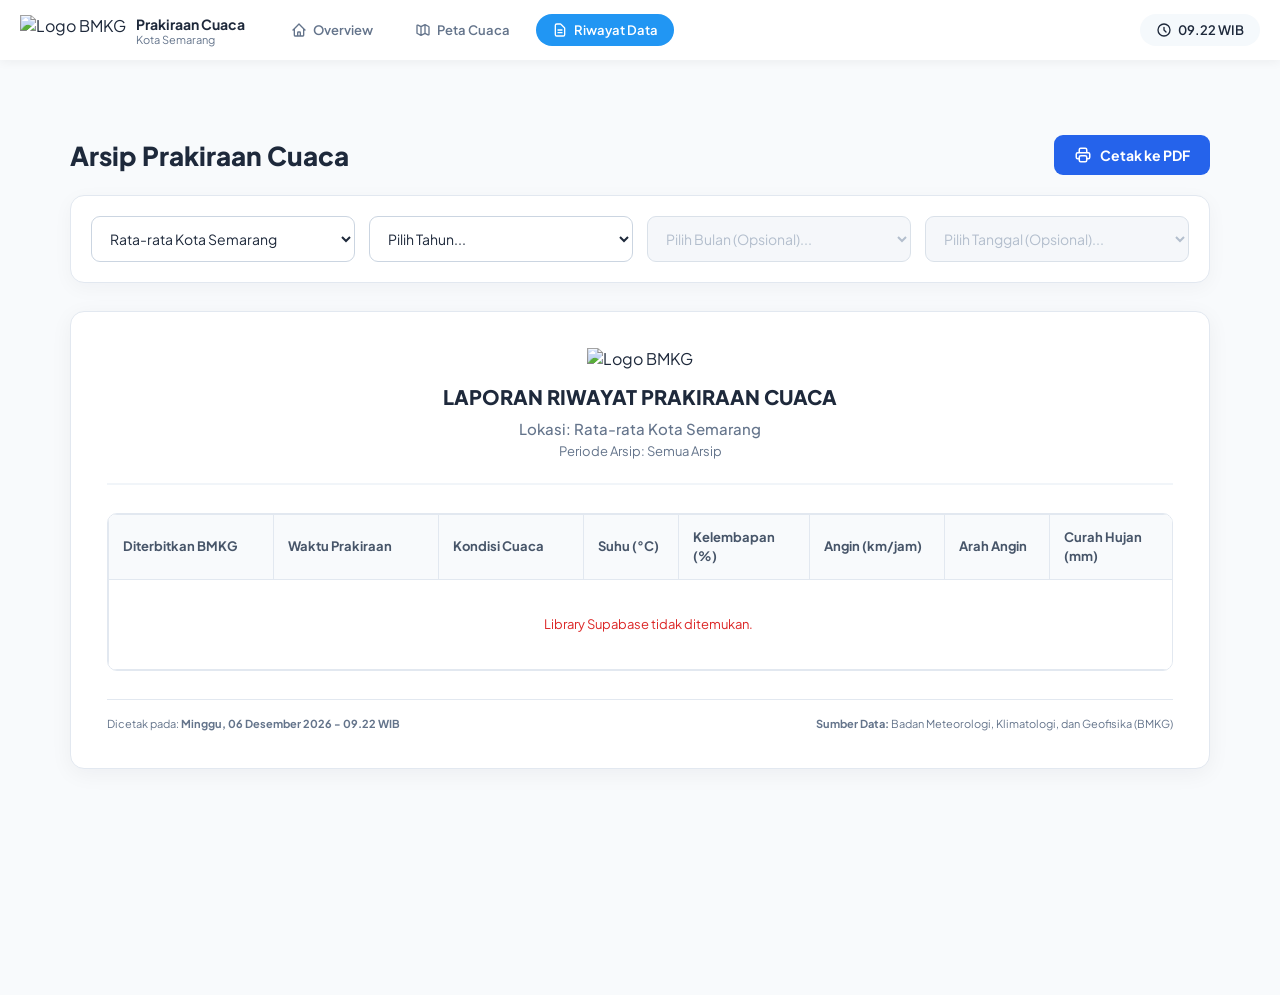
==== commit 703dc7d9: "Update fmt.Println message from 'Hello' to 'Goodbye'" ====
--- a/data.html
+++ b/data.html
@@ -1381,7 +1381,7 @@
 
                 <button
                     class="nav-tab"
-                    onclick="window.location.href='index.html'"
+                    onclick="window.location.href='overview.html'"
                     style="cursor:pointer;"
                 >
 
@@ -1403,14 +1403,6 @@
                     </svg>
 
                     Overview
-                    <button class="nav-tab" onclick="window.location.href='overview.html'" style="cursor:pointer;">
-    <svg width="16" height="16" fill="none" stroke="currentColor" viewBox="0 0 24 24">
-        <path stroke-linecap="round" stroke-linejoin="round" stroke-width="2"
-            d="M3 12l2-2m0 0l7-7 7 7M5 10v10a1 1 0 001 1h3m10-11l2 2m-2-2v10a1 1 0 01-1 1h-3m-6 0a1 1 0 001-1v-4a1 1 0 011-1h2a1 1 0 011 1v4a1 1 0 001 1m-6 0h6">
-        </path>
-    </svg>
-    Overview
-</button>
 
                 </button>
 
